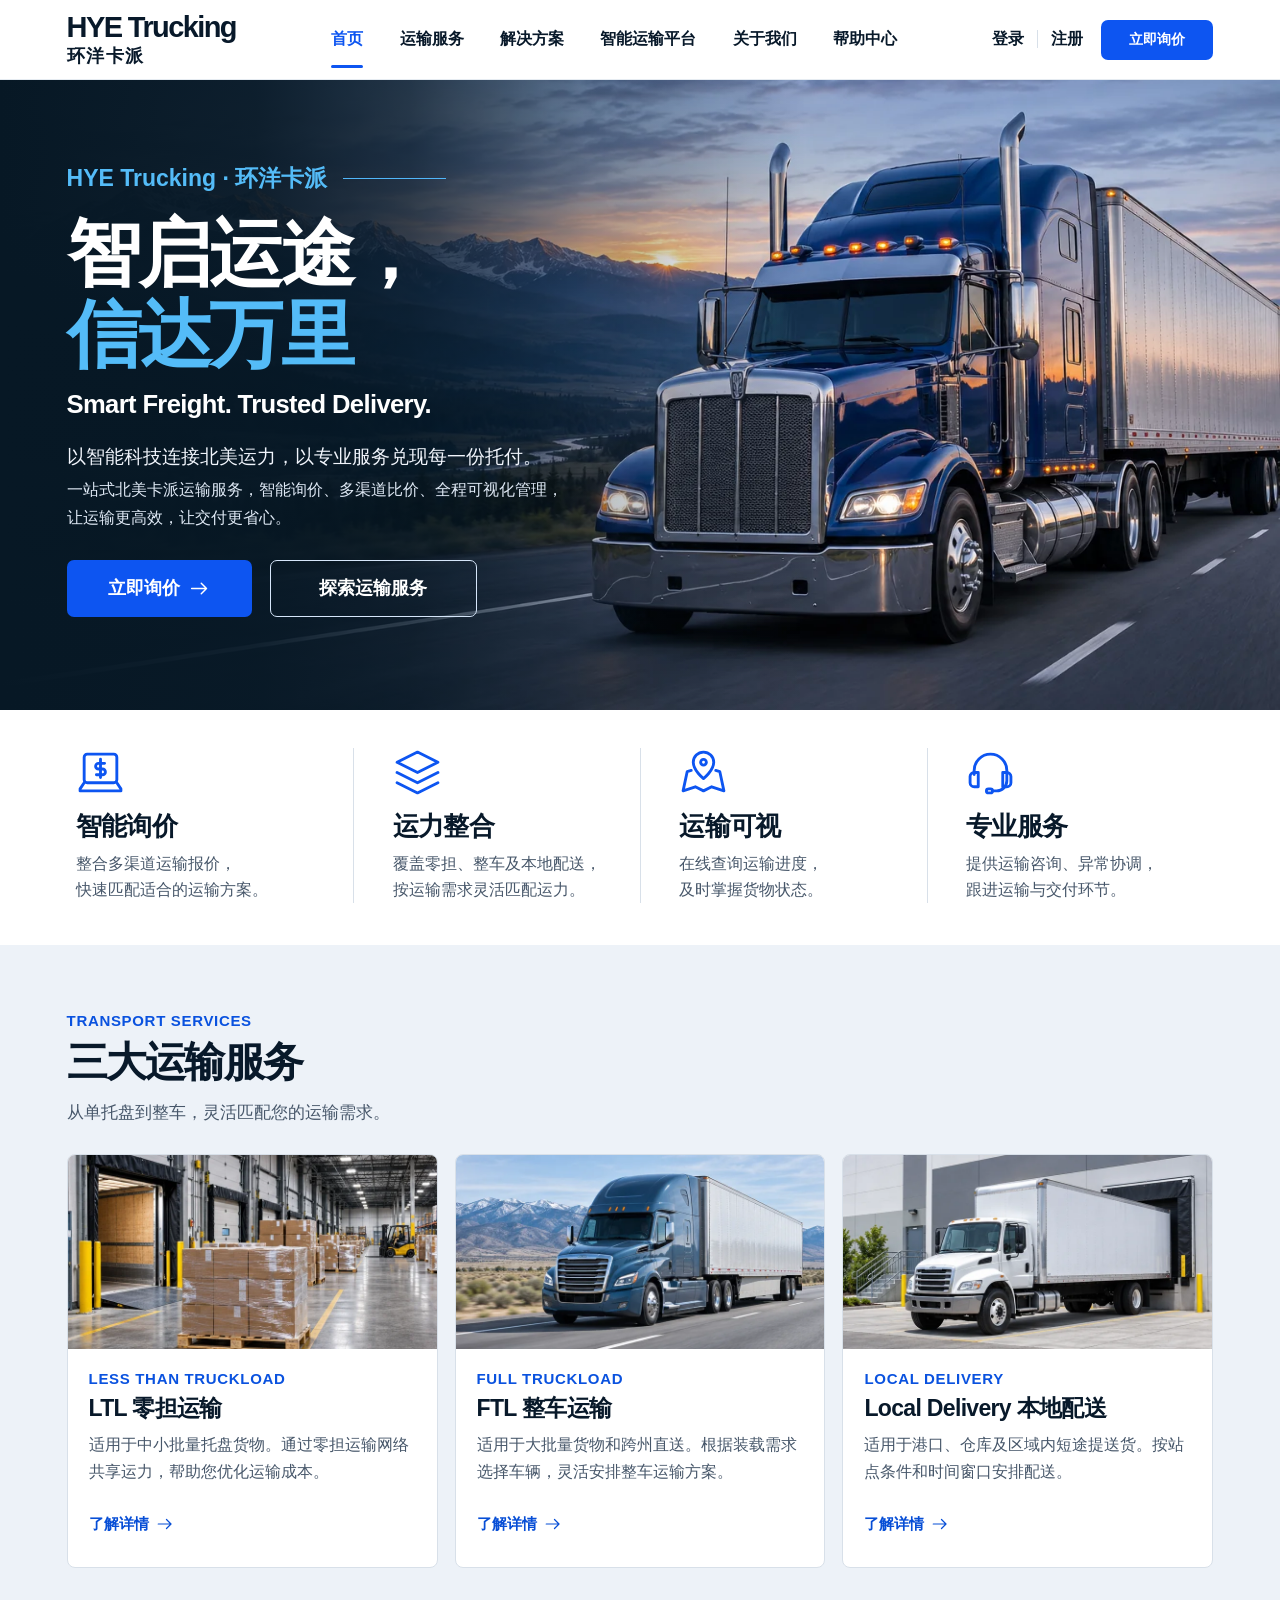
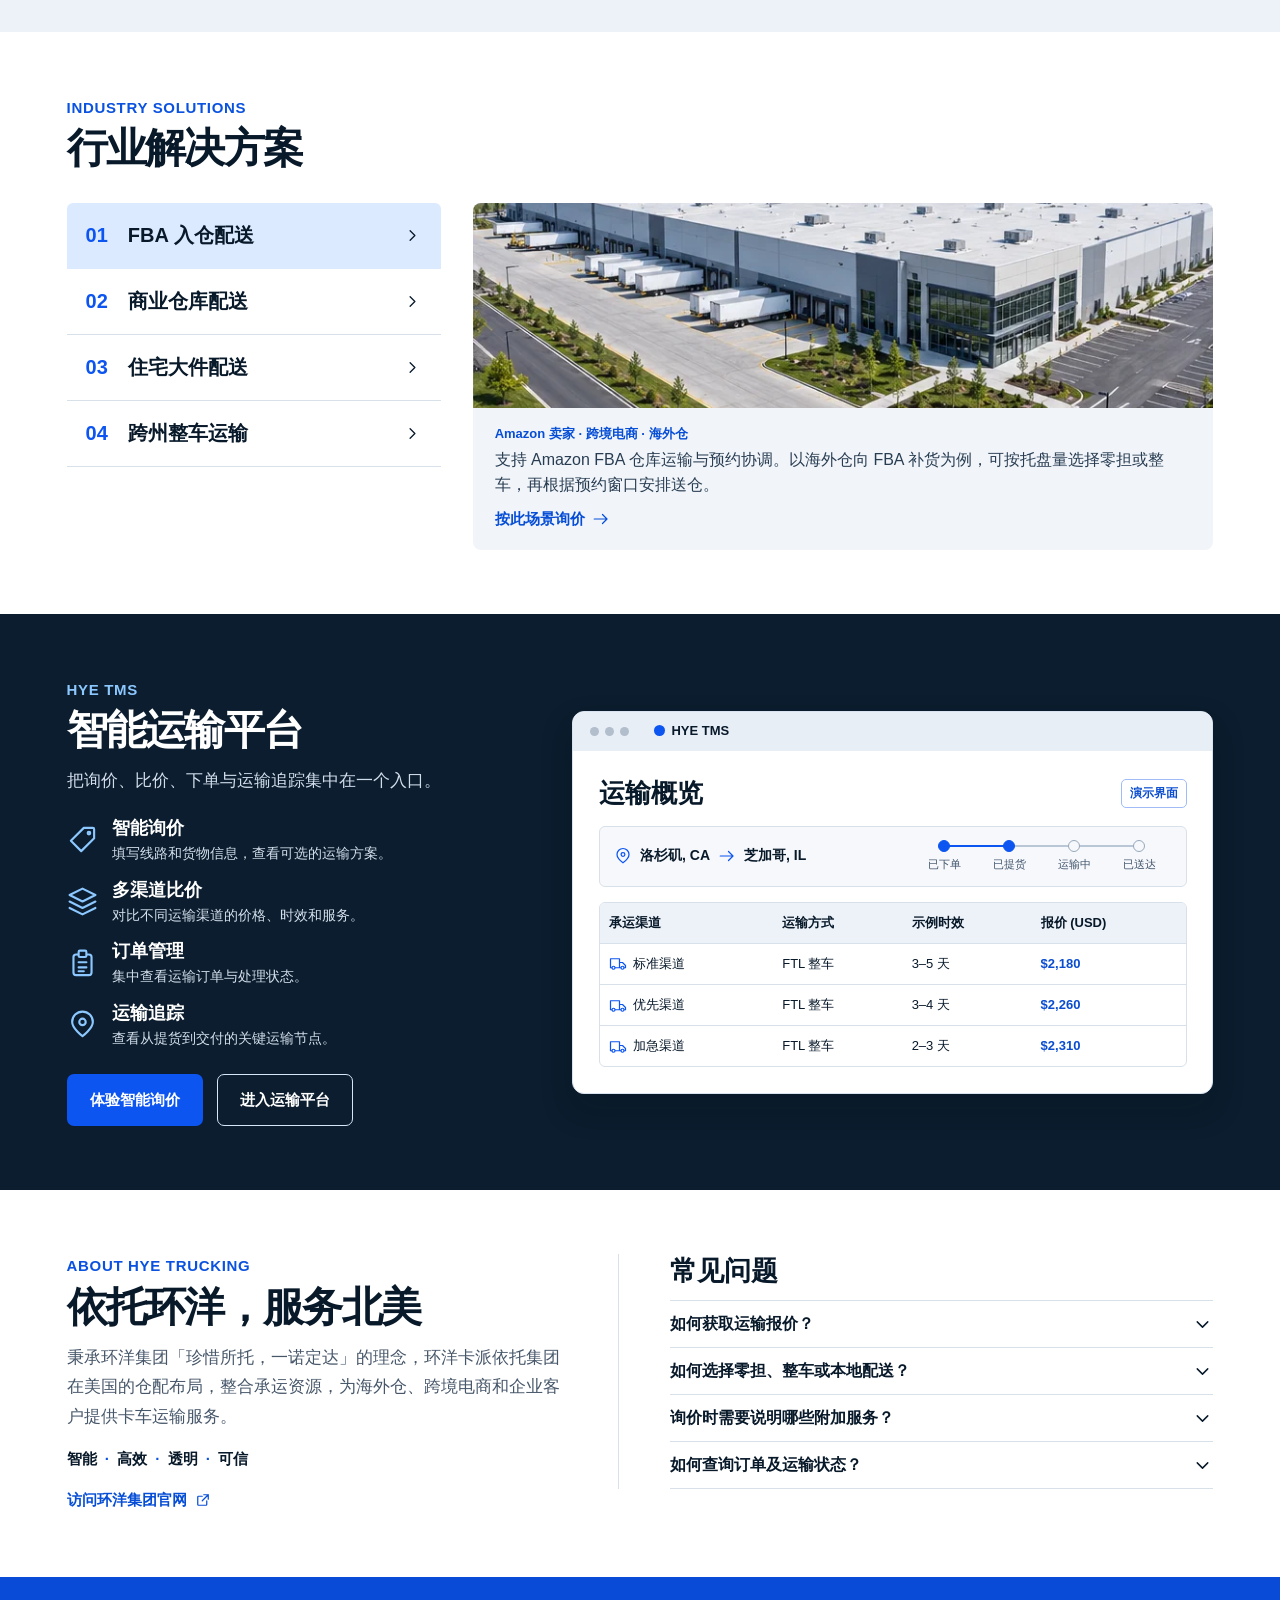
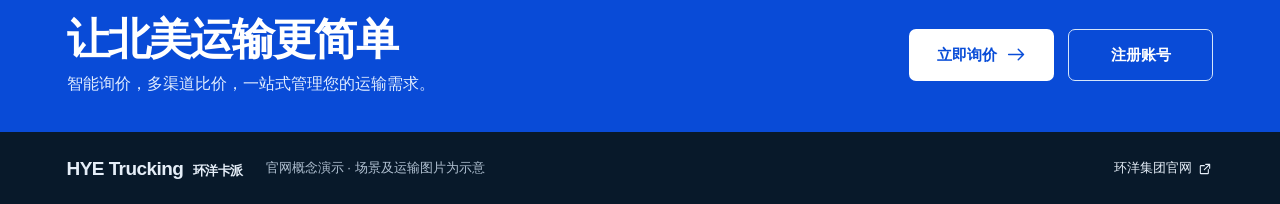
==== index.html @ 21cf960e "Add HYE Trucking demo website" ====
<!doctype html>
<html lang="zh-CN">
<head>
<meta charset="utf-8">
<meta name="viewport" content="width=device-width, initial-scale=1">
<meta name="description" content="环洋卡派 HYE Trucking 北美货运服务演示。探索 LTL 零担、FTL 整车及 Local Delivery 本地配送，体验在线询价、比价、订单管理和运输追踪。">
<meta name="theme-color" content="#08192a">
<title>环洋卡派 HYE Trucking | 北美零担、整车与本地配送</title>
<link rel="icon" href="data:image/svg+xml,%3Csvg xmlns='http://www.w3.org/2000/svg' viewBox='0 0 64 64'%3E%3Crect width='64' height='64' rx='12' fill='%230e56ef'/%3E%3Cpath d='M19 16h8v12h10V16h8v32h-8V36H27v12h-8z' fill='white'/%3E%3C/svg%3E">
<style>
:root {
  color-scheme: light;
  --ink: #08192a;
  --blue: #0d55f1;
  --blue-dark: #0846cc;
  --ice: #54bcf8;
  --muted: #47576a;
  --surface: #edf2f8;
  --line: #d8e0e9;
  --panel-bg: #0b1d2e;
  --radius: 7px;
  --gutter: clamp(22px, 5.2vw, 80px);
  --hero-photo: url("[data-uri]");
  font-family: Inter, "Helvetica Neue", "PingFang SC", "Microsoft YaHei", "Noto Sans CJK SC", Arial, sans-serif;
  color: var(--ink);
  line-height: 1.55;
}
*,*::before,*::after { box-sizing: border-box; }
html { scroll-behavior: smooth; scroll-padding-top: 94px; }
body { margin: 0; background: #fff; }
body:has(dialog[open]) { overflow: hidden; }
a { color: inherit; text-decoration: none; }
button,input,select { font: inherit; }
button { cursor: pointer; }
img { display: block; width: 100%; }
h1,h2,h3,p { margin: 0; }
:focus-visible { outline: 3px solid #2b8aff; outline-offset: 4px; }
::selection { background: #d4e6ff; color: var(--ink); }
.wrap { width: min(calc(100% - 2 * var(--gutter)), 1376px); margin-inline: auto; }
.symbols { display: block; position: absolute; width: 0; height: 0; overflow: hidden; }
.ico { width: 21px; height: 21px; flex: none; fill: none; stroke: currentColor; stroke-width: 1.65; stroke-linejoin: round; stroke-linecap: round; vertical-align: middle; }
.skip { position: fixed; z-index: 10; left: 12px; top: 12px; transform: translateY(-150%); background: white; padding: 10px 14px; }
.skip:focus { transform: none; }
.site-header { position: sticky; z-index: 5; top: 0; background: #fff; border-bottom: 1px solid #e5ebf1; }
.header-inner { display: flex; align-items: center; justify-content: space-between; gap: 24px; min-height: 79px; }
.brand { display: grid; line-height: 1.08; flex-shrink: 0; font-weight: 850; }
.brand span { font-size: 29px; letter-spacing: -.055em; }
.brand small { font-size: 18px; margin-top: 4px; letter-spacing: .09em; }
.nav { display: flex; align-items: center; gap: clamp(17px, 2.85vw, 46px); }
.nav > a { display: grid; align-items: center; height: 78px; position: relative; white-space: nowrap; font-size: 16px; font-weight: 650; }
.nav a:hover,.nav a[aria-current] { color: var(--blue); }
.nav a[aria-current]::after { content: ""; position: absolute; bottom: 11px; left: 0; right: 0; height: 3px; background: var(--blue); border-radius: 2px; }
.header-actions,.account { display: flex; align-items: center; gap: 18px; white-space: nowrap; }
.account { gap: 13px; }
.account button,.mobile-account button { border: 0; padding: 6px 0; font-weight: 650; background: transparent; color: var(--ink); }
.account button:hover,.mobile-account button:hover { color: var(--blue); }
.account i { width: 1px; height: 18px; background: var(--line); }
.mobile-account,.menu-button { display: none !important; }
.buttons { display: flex; flex-wrap: wrap; align-items: center; gap: 14px; }
.btn { display: inline-flex; align-items: center; justify-content: center; gap: 9px; min-height: 52px; padding: 11px 22px; border: 1px solid transparent; border-radius: var(--radius); font-size: 15px; font-weight: 720; line-height: 1.35; white-space: nowrap; transition: background-color .18s, border-color .18s, color .18s; }
.btn.primary { background: var(--blue); color: #fff; }
.btn.primary:hover { background: var(--blue-dark); }
.btn.light-outline { color: white; border-color: #d6e6fa; background: transparent; }
.btn.light-outline:hover { background: #ffffff20; border-color: #fff; }
.btn.outline { border-color: #3b75e7; background: transparent; color: #0a4dd0; }
.btn.outline:hover { background: #e9f1ff; }
.btn.white { background: #fff; color: #094dd8; }
.btn.white:hover { background: #e8f1ff; }
.btn.small,.header-quote { min-height: 40px; padding: 8px 17px; font-size: 14px; }
.icon-btn { display: inline-grid; place-items: center; width: 42px; height: 42px; border: 1px solid var(--line); border-radius: 6px; color: var(--ink); background: #fff; flex: none; }
.icon-btn:hover { background: var(--surface); }
.text-link { display: inline-flex; align-items: center; gap: 7px; padding: 0; border: 0; background: transparent; color: #074ed6; font-size: 15px; font-weight: 730; }
.text-link:hover { color: #062e91; text-decoration: underline; text-underline-offset: 4px; }
.text-link .ico { width: 18px; height: 18px; }
.hero {
  color: white;
  background: linear-gradient(90deg,#071825 0%,#071825ed 20%,#071825bb 32%,#07182548 46%,#07182500 63%),
    var(--hero-photo) center 40% / cover no-repeat, #0b2136;
}
.hero-inner { min-height: 630px; display: flex; flex-direction: column; align-items: flex-start; justify-content: center; padding-block: 56px 68px; }
.hero-brand { display: flex; align-items: center; gap: 16px; color: var(--ice); font-size: 23px; font-weight: 730; margin-bottom: 16px; }
.hero-brand::after { content: ""; display: inline-block; width: clamp(34px, 8vw, 116px); height: 1px; background: #51b7fa; }
.hero h1 { font-size: clamp(58px, 5.8vw, 92px); font-weight: 900; letter-spacing: -.035em; line-height: 1.1; }
.hero h1 span { color: var(--ice); }
.hero-en { font-size: clamp(20px, 2vw, 30px); margin-top: 9px; font-weight: 750; letter-spacing: -.025em; }
.hero-caption { color: #f1f5fc; font-size: 19px; font-weight: 570; margin-top: 17px; }
.hero-description { max-width: 590px; color: #e0eaf6; font-size: 16px; line-height: 1.75; margin-top: 5px; }
.hero-tail { display: inline-block; }
.hero .buttons { margin-top: 28px; gap: 18px; }
.hero .btn { font-size: 18px; min-width: 185px; min-height: 57px; }
@media(min-width: 1191px) {
  .header-quote { min-width: 112px; }
  .hero .light-outline { min-width: 207px; }
}
.benefits { background: white; }
.benefit-grid { display: grid; grid-template-columns: repeat(4,1fr); padding-block: 38px 42px; }
.benefit-grid article { min-height: 154px; padding-inline: clamp(20px,3vw,52px) 12px; border-left: 1px solid var(--line); }
.benefit-grid article:first-child { padding-left: 9px; border-left: 0; }
.benefit-grid .ico { color: var(--blue); width: 49px; height: 49px; stroke-width: 1.4; margin-bottom: 10px; }
.benefit-grid h2 { font-size: clamp(21px,2vw,28px); letter-spacing: -.025em; font-weight: 780; }
.benefit-grid p { font-size: 16px; line-height: 1.65; color: var(--muted); margin-top: 4px; }
.section { padding-block: clamp(52px,5vw,77px); }
.section-en,.product-en { font-size: 15px; font-weight: 800; text-transform: uppercase; color: #0a52df; letter-spacing: .045em; }
.section-title { font-size: clamp(34px,3.2vw,50px); font-weight: 830; letter-spacing: -.042em; line-height: 1.22; margin-top: 5px; }
.section-intro { color: var(--muted); margin-top: 10px; line-height: 1.75; font-size: 17px; }
.services { background: var(--surface); }
.service-grid { display: grid; grid-template-columns: repeat(3,minmax(0,1fr)); gap: 17px; margin-top: 27px; }
.service-card { background: #fff; display: flex; flex-direction: column; border: 1px solid var(--line); border-radius: 8px; overflow: hidden; }
.service-card img { aspect-ratio: 1.91; height: auto; object-fit: cover; }
.service-copy { display: flex; flex: 1; flex-direction: column; padding: 18px 21px 21px; }
.service-copy h3 { font-size: clamp(20px,1.8vw,27px); line-height: 1.26; letter-spacing: -.03em; margin-top: 4px; }
.service-copy p { color: var(--muted); line-height: 1.68; margin-top: 9px; margin-bottom: 16px; }
.service-copy > .text-link { align-self: flex-start; margin-top: auto; min-height: 44px; }
.solution-layout { display: grid; grid-template-columns: 1fr 1.98fr; gap: 32px; margin-top: 29px; align-items: start; }
.solution-tabs { display: grid; }
.solution-tabs button { display: flex; align-items: center; gap: 20px; width: 100%; min-height: 66px; text-align: left; padding: 10px 19px; background: #fff; border: 0; border-bottom: 1px solid var(--line); color: var(--ink); font-size: 20px; font-weight: 730; }
.solution-tabs button span { color: var(--blue); font-weight: 780; font-variant-numeric: tabular-nums; }
.solution-tabs button .ico { margin-left: auto; width: 19px; }
.solution-tabs button:hover { background: #f2f6fb; }
.solution-tabs button[aria-selected="true"] { background: #dceaff; border-radius: 6px 6px 0 0; border-color: transparent; }
.solution-panel { border-radius: 8px; overflow: hidden; background: #f1f5fa; }
.solution-panel img { height: clamp(175px,16vw,252px); object-fit: cover; }
.scenario-copy { padding: 16px 22px 18px; }
.scenario-audience { font-size: 13px; font-weight: 750; color: #074ed6; margin-bottom: 4px; }
.scenario-copy p:not(.scenario-audience) { color: #293d52; }
.scenario-copy .text-link { margin-top: 10px; }
.platform { background: var(--panel-bg); color: #fff; }
.platform-grid { display: grid; grid-template-columns: .83fr 1.17fr; gap: clamp(26px,4vw,61px); align-items: center; }
.platform .section-en,.platform-features .ico { color: #8cc8ff; }
.platform .section-intro { color: #d2ddec; }
.platform-features { display: grid; gap: 12px; padding: 0; margin: 19px 0 25px; list-style: none; }
.platform-features li { display: flex; gap: 14px; align-items: center; }
.platform-features strong { font-size: 18px; }
.platform-features p { color: #d4dfec; font-size: 14px; }
.platform-features .ico { width: 31px; height: 31px; }
.platform-preview { background: white; color: var(--ink); border-radius: 12px; overflow: hidden; border: 1px solid #d9e3ef; box-shadow: 0 15px 30px #06121e50; }
.preview-bar { display: flex; align-items: center; min-height: 39px; padding: 7px 17px; gap: 25px; background: #e8eef6; font-size: 13px; }
.window-dots { display: flex; gap: 6px; }
.window-dots i { height: 9px; width: 9px; background: #b2becc; border-radius: 50%; }
.preview-bar b::before { display: inline-block; vertical-align: -1px; content: ""; width: 11px; height: 11px; border-radius: 100%; background: var(--blue); margin-right: 6px; }
.preview-body { padding: clamp(15px,2vw,28px); }
.preview-heading { display: flex; align-items: center; justify-content: space-between; gap: 12px; margin-bottom: 15px; }
.preview-heading h3 { font-size: clamp(22px,2vw,29px); line-height: 1.35; }
.demo-badge { border: 1px solid #a0bbf8; border-radius: 5px; color: #0a4dd0; font-weight: 680; font-size: 12px; padding: 4px 8px; white-space: nowrap; }
.preview-route { display: flex; flex-wrap: wrap; justify-content: space-between; gap: 12px; align-items: center; padding: 13px 14px; border: 1px solid var(--line); border-radius: 6px; background: #f6f8fb; }
.preview-route > div { display: flex; gap: 8px; align-items: center; font-size: 14px; }
.preview-route .ico,.preview-table .ico { color: var(--blue); width: 18px; height: 18px; }
.timeline { --step-size: 12px; display: flex; width: min(100%,260px); list-style: none; margin: 0; padding: 0; }
.timeline li { flex: 1; text-align: center; position: relative; isolation: isolate; font-size: 11px; color: #40546c; white-space: nowrap; }
.timeline li::before { position: relative; display: block; content: ""; width: var(--step-size); height: var(--step-size); border-radius: 100%; background: #f6f8fb; border: 1px solid #96a8bd; margin: 0 auto 4px; }
.timeline li:not(:last-child)::after { content: ""; z-index: -1; position: absolute; top: calc(var(--step-size) / 2 - 1px); left: 50%; width: 100%; height: 2px; background: #b9c6d6; }
.timeline li.done::before,.timeline li.done:has(+ .done)::after { background: var(--blue); border-color: var(--blue); }
.preview-table { border: 1px solid var(--line); border-radius: 6px; overflow: hidden; margin-top: 15px; }
.preview-table table { width: 100%; border-collapse: collapse; text-align: left; font-size: 13px; }
.preview-table th { background: #edf2f8; font-weight: 680; }
.preview-table th,.preview-table td { padding: 10px 9px; white-space: nowrap; }
.preview-table tr + tr td,.preview-table tbody { border-top: 1px solid var(--line); }
.preview-table td:last-child { font-weight: 800; color: #0a4dd0; }
.preview-table .ico { margin-right: 6px; }
.trust-grid { display: grid; grid-template-columns: 1fr 1.19fr; align-items: start; gap: clamp(32px,4vw,64px); }
.values { font-size: 15px; font-weight: 740; margin: 15px 0 18px; }
.values span { color: #0a52df; margin-inline: 4px; }
.faq { border-left: 1px solid var(--line); padding-left: clamp(24px,4vw,60px); }
.faq h2 { font-size: 27px; margin-bottom: 11px; line-height: 1.3; }
.faq details { border-top: 1px solid var(--line); }
.faq details:last-child { border-bottom: 1px solid var(--line); }
.faq summary { display: flex; align-items: center; justify-content: space-between; gap: 9px; cursor: pointer; list-style: none; min-height: 46px; padding: 9px 0; font-weight: 650; }
.faq summary::-webkit-details-marker { display: none; }
.faq summary:hover { color: #074ed6; }
.faq details[open] summary .ico { transform: rotate(180deg); }
.faq details p { color: var(--muted); padding: 0 24px 12px 0; font-size: 14px; }
.closing { background: #094bd7; color: white; }
.closing-inner { display: flex; justify-content: space-between; align-items: center; padding-block: 36px; gap: 23px; }
.closing h2 { font-size: clamp(31px,3.35vw,51px); line-height: 1.23; letter-spacing: -.04em; font-weight: 820; }
.closing p { margin-top: 6px; color: #e1edff; }
.closing .btn { min-width: 145px; }
.footer { background: var(--ink); color: #e5eef8; font-size: 13px; }
.footer-inner { display: flex; flex-wrap: wrap; align-items: center; gap: 13px 23px; min-height: 72px; padding-block: 16px; }
.footer-brand { font-size: 19px; font-weight: 760; letter-spacing: -.03em; }
.footer-brand span { font-size: 13px; margin-left: 5px; }
.footer p { color: #b1c1d2; }
.footer-inner > a:last-child { margin-left: auto; }
.footer-inner .ico { width: 16px; height: 16px; margin-left: 5px; }
.footer a:hover { color: #87c8ff; }

.modal { width: min(640px,calc(100% - 24px)); max-height: calc(100dvh - 32px); color: var(--ink); padding: 0; border: 1px solid #dce5f1; border-radius: 12px; box-shadow: 0 20px 90px #06152266; overscroll-behavior: contain; }
.modal::backdrop { background: #071727ba; }
.modal-head { position: sticky; z-index: 1; top: 0; background: #fff; display: flex; align-items: flex-start; justify-content: space-between; gap: 12px; padding: 21px 26px 17px; border-bottom: 1px solid var(--line); }
.modal-head h2 { font-size: clamp(23px,4vw,30px); line-height: 1.2; margin-top: 4px; }
.modal-head .section-en { font-size: 12px; }
.modal-body { padding: 20px 26px 26px; }
.modal-lead { color: var(--muted); font-size: 15px; margin-bottom: 16px; }
.modal-body .buttons { margin-top: 18px; }
.form-grid { display: grid; grid-template-columns: repeat(2,minmax(0,1fr)); gap: 14px; }
.form-grid > label { display: grid; gap: 5px; font-size: 14px; font-weight: 680; }
.form-grid .full { grid-column: 1 / -1; }
.form-grid :is(input,select) { min-width: 0; border: 1px solid #bdcbdc; border-radius: 6px; height: 43px; padding: 8px 10px; color: var(--ink); background: #fff; font-size: 15px; }
.accessories { border: 1px solid var(--line); padding: 7px 12px 12px; margin: 14px 0 0; border-radius: 6px; }
.accessories legend { padding: 0 5px; font-size: 14px; font-weight: 680; }
.accessories label { font-size: 14px; display: inline-flex; align-items: center; gap: 4px; margin: 3px 12px 2px 0; }
.accessories input { accent-color: var(--blue); }
.form-message { color: #a52822; font-size: 14px; margin-top: 9px; }
.form-message:empty { display: none; }
.detail-points { margin: 0; padding-left: 22px; color: #293d52; }
.detail-points li + li { margin-top: 6px; }
.route-summary { margin-bottom: 13px; padding: 12px; background: var(--surface); border: 1px solid var(--line); border-radius: 6px; }
.route-summary strong { display: block; }
.route-summary small { display: block; margin-top: 2px; color: var(--muted); overflow-wrap: anywhere; }
.route-summary .ico { width: 16px; height: 16px; margin-inline: 4px; }
.rate-list,.order-list { list-style: none; padding: 0; margin: 0; display: grid; gap: 9px; }
.rate-list li,.order-list li { padding: 10px 12px; border: 1px solid var(--line); border-radius: 6px; display: flex; justify-content: space-between; align-items: center; gap: 9px 14px; flex-wrap: wrap; }
.rate-list b,.order-list b { display: block; }
.rate-list p,.order-list p { color: var(--muted); font-size: 13px; }
.rate-actions { display: flex; flex-wrap: wrap; align-items: center; gap: 8px 12px; }
.rate-actions strong { color: #094dd8; white-space: nowrap; }
.status-tag { display: inline-block; background: #eaf2ff; color: #104abd; border-radius: 4px; font-size: 12px; font-weight: 750; padding: 2px 6px; }
.confirm-icon { display: inline-grid; place-items: center; width: 44px; height: 44px; color: #087542; background: #e6f7ec; border-radius: 50%; margin-bottom: 10px; }
.track-list { margin: 15px 0 0; padding-left: 0; list-style: none; }
.track-list li { padding: 9px 10px; border-bottom: 1px solid var(--line); color: var(--muted); }
.track-list li[data-complete="true"] { color: #0a4dd0; font-weight: 690; }
.track-list li[aria-current="step"] { background: #eaf2ff; }
.track-list .ico { width: 17px; margin-right: 8px; }
@media(max-width: 1190px) {
  .header-inner { gap: 16px; }
  .nav { gap: 16px; }
  .nav > a,.account button { font-size: 14px; }
  .brand span { font-size: 25px; }
  .brand small { font-size: 16px; }
  .header-actions,.account { gap: 11px; }
  .hero-caption { font-size: 17px; }
}
@media(max-width: 980px) {
  html { scroll-padding-top: 80px; }
  .header-inner { min-height: 68px; }
  .menu-button { display: inline-grid !important; }
  .nav { display: none; position: absolute; inset: 100% 0 auto; padding: 10px var(--gutter) 16px; background: white; border-bottom: 1px solid var(--line); box-shadow: 0 10px 18px #10204019; }
  .nav.is-open { display: grid; gap: 0; }
  .nav > a { height: 46px; border-bottom: 1px solid #e9eef5; }
  .nav a[aria-current]::after { display: none; }
  .hero-inner { min-height: 570px; }
  .hero-description { max-width: 460px; }
  .benefit-grid { padding-block: 27px; }
  .benefit-grid article { padding-left: 14px; }
  .benefit-grid article:first-child { padding-left: 0; }
  .benefit-grid p { font-size: 14px; }
  .platform-grid { grid-template-columns: 1fr; }
}
@media(max-width: 700px) {
  .account { display: none; }
  .mobile-account { display: flex !important; gap: 22px; padding-top: 8px; }
  .brand span { font-size: 22px; }
  .brand small { font-size: 13px; }
  .hero { background-image: linear-gradient(90deg,#071825ec,#071825b7 45%,#07182522),linear-gradient(0deg,#071825 0%,#07182504 90%),var(--hero-photo); background-position: 65% 50%; background-size: cover; background-repeat: no-repeat; }
  .hero-inner { min-height: 580px; padding-block: 49px; }
  .hero-brand { font-size: 15px; margin-bottom: 12px; }
  .hero h1 { font-size: clamp(50px,11vw,68px); }
  .hero-en { font-size: clamp(18px,5.1vw,25px); }
  .hero-caption { font-size: 16px; }
  .hero-description { font-size: 14px; }
  .hero .buttons { gap: 10px; }
  .hero .btn { min-width: 0; font-size: 14px; min-height: 48px; padding-inline: 14px; }
  .hero .btn .ico { width: 16px; height: 16px; }
  .benefit-grid { grid-template-columns: repeat(2,minmax(0,1fr)); padding-block: 0; }
  .benefit-grid article { padding: 19px 10px 19px 13px; min-height: 0; }
  .benefit-grid article:nth-child(odd) { border-left: 0; padding-left: 0; }
  .benefit-grid article:nth-child(n+3) { border-top: 1px solid var(--line); }
  .benefit-grid .ico { width: 33px; height: 33px; margin-bottom: 6px; }
  .benefit-grid h2 { font-size: 19px; }
  .benefit-grid p { font-size: 13px; }
  .benefit-grid p br { display: none; }
  .service-grid,.solution-layout,.trust-grid { grid-template-columns: 1fr; }
  .solution-layout,.trust-grid { gap: 20px; }
  .solution-tabs button { min-height: 49px; font-size: 16px; gap: 13px; }
  .section-intro { font-size: 15px; }
  .platform .buttons .btn { padding-inline: 13px; }
  .faq { border-left: 0; padding: 15px 0 0; }
  .closing-inner { align-items: flex-start; flex-direction: column; }
  .closing .btn { min-width: 0; }
  .footer-inner > a:last-child { margin-left: 0; }
  .preview-table th,.preview-table td { padding-inline: 5px; font-size: 11px; }
  .preview-table .ico { display: none; }
}
@media(max-width: 365px) {
  :root { --gutter: 16px; }
  .header-actions { gap: 7px; }
  .header-quote { padding-inline: 10px; }
  .preview-body { padding: 11px; }
  .modal-head,.modal-body { padding-inline: 15px; }
}
@media(prefers-reduced-motion: reduce) {
  html { scroll-behavior: auto; }
  *,*::before,*::after { transition: none !important; }
}

</style>
</head>
<body id="home">
<a class="skip" href="#main">跳到正文</a>
<svg class="symbols" xmlns="http://www.w3.org/2000/svg" aria-hidden="true">
<symbol id="arrow" viewBox="0 0 24 24"><path d="M3 12h17m-6-6 6 6-6 6"/></symbol>
<symbol id="chev" viewBox="0 0 24 24"><path d="m9 6 6 6-6 6"/></symbol>
<symbol id="down" viewBox="0 0 24 24"><path d="m6 9 6 6 6-6"/></symbol>
<symbol id="external" viewBox="0 0 24 24"><path d="M13 5h6v6m0-6-8 8m6 0v5a1 1 0 0 1-1 1H6a1 1 0 0 1-1-1V8a1 1 0 0 1 1-1h5"/></symbol>
<symbol id="laptop" viewBox="0 0 24 24"><rect x="4" y="3" width="16" height="14" rx="1.5"/><path d="m4 17-2 3v1h20v-1l-2-3M12 5.5v9m2-7h-3a1.4 1.4 0 0 0 0 2.8h2a1.4 1.4 0 0 1 0 2.8h-3"/></symbol>
<symbol id="layers" viewBox="0 0 24 24"><path d="m2 7 10-5 10 5-10 5-10-5zm0 5 10 5 10-5M2 17l10 5 10-5"/></symbol>
<symbol id="pin" viewBox="0 0 24 24"><path d="M20 10c0 5-8 11-8 11S4 15 4 10a8 8 0 1 1 16 0Z"/><circle cx="12" cy="10" r="2.5"/></symbol>
<symbol id="map" viewBox="0 0 24 24"><path d="M17 7c0 4-5 8-5 8S7 11 7 7a5 5 0 1 1 10 0Z"/><circle cx="12" cy="7" r="1.4"/><path d="m6 11-2 .6L2 21l6-2 4 2 4-2 6 2-2-9.4-2-.6"/></symbol>
<symbol id="headset" viewBox="0 0 24 24"><path d="M4 13v-2a8 8 0 1 1 16 0v5a5 5 0 0 1-5 5h-2"/><path d="M4 12h2v7H4a2 2 0 0 1-2-2v-3a2 2 0 0 1 2-2Zm16 0h-2v7h2a2 2 0 0 0 2-2v-3a2 2 0 0 0-2-2Z"/><rect x="10" y="20" width="3" height="2" rx="1"/></symbol>
<symbol id="tag" viewBox="0 0 24 24"><path d="M21 4v7L11 21 3 13 13 3h7a1 1 0 0 1 1 1Z"/><circle cx="17" cy="7" r="1"/></symbol>
<symbol id="clipboard" viewBox="0 0 24 24"><rect x="5" y="5" width="14" height="16" rx="2"/><rect x="9" y="2" width="6" height="5" rx="1" fill="var(--panel-bg,#0b1d2e)"/><path d="M9 11h6m-6 4h6m-6 3h4"/></symbol>
<symbol id="truck" viewBox="0 0 24 24"><path d="M2 5h12v12H2zm12 5h4l4 4v3h-8"/><circle cx="6" cy="17" r="2" fill="white"/><circle cx="18" cy="17" r="2" fill="white"/></symbol>
<symbol id="menu" viewBox="0 0 24 24"><path d="M3 6h18M3 12h18M3 18h18"/></symbol>
<symbol id="close" viewBox="0 0 24 24"><path d="m5 5 14 14M19 5 5 19"/></symbol>
<symbol id="check" viewBox="0 0 24 24"><path d="m4 12 5 5L20 6"/></symbol>
</svg>
<header class="site-header">
  <div class="wrap header-inner">
    <a href="#home" class="brand" aria-label="HYE Trucking 环洋卡派 首页"><span>HYE Trucking</span><small>环洋卡派</small></a>
    <nav id="nav" class="nav" aria-label="网站导航">
      <a href="#home" aria-current="location">首页</a><a href="#services">运输服务</a><a href="#solutions">解决方案</a><a href="#platform">智能运输平台</a><a href="#about">关于我们</a><a href="#help">帮助中心</a>
      <div class="mobile-account"><button type="button" data-account="login">登录</button><button type="button" data-account="register">注册</button></div>
    </nav>
    <div class="header-actions"><div class="account"><button type="button" data-account="login">登录</button><i></i><button type="button" data-account="register">注册</button></div><button class="btn primary header-quote" type="button" data-quote>立即询价</button><button type="button" class="icon-btn menu-button" id="menu-toggle" aria-label="打开导航" aria-controls="nav" aria-expanded="false"><svg class="ico" aria-hidden="true"><use href="#menu"/></svg></button></div>
  </div>
</header>

<main id="main">
  <section class="hero" aria-labelledby="hero-title">
    <div class="wrap hero-inner">
      <p class="hero-brand">HYE Trucking · 环洋卡派</p>
      <h1 id="hero-title">智启运途，<br><span>信达万里</span></h1>
      <p class="hero-en" lang="en">Smart Freight. Trusted Delivery.</p>
      <p class="hero-caption">以智能科技连接北美运力，以专业服务兑现每一份托付。</p>
      <p class="hero-description">一站式北美卡派运输服务，智能询价、多渠道比价、全程可视化管理，<span class="hero-tail">让运输更高效，让交付更省心。</span></p>
      <div class="buttons"><button class="btn primary" type="button" data-quote>立即询价<svg class="ico" aria-hidden="true"><use href="#arrow"/></svg></button><a class="btn light-outline" href="#services">探索运输服务</a></div>
    </div>
  </section>
  <section class="benefits" aria-label="核心服务优势">
    <div class="wrap benefit-grid">
      <article><svg class="ico" aria-hidden="true"><use href="#laptop"/></svg><h2>智能询价</h2><p>整合多渠道运输报价，<br>快速匹配适合的运输方案。</p></article>
      <article><svg class="ico" aria-hidden="true"><use href="#layers"/></svg><h2>运力整合</h2><p>覆盖零担、整车及本地配送，<br>按运输需求灵活匹配运力。</p></article>
      <article><svg class="ico" aria-hidden="true"><use href="#map"/></svg><h2>运输可视</h2><p>在线查询运输进度，<br>及时掌握货物状态。</p></article>
      <article><svg class="ico" aria-hidden="true"><use href="#headset"/></svg><h2>专业服务</h2><p>提供运输咨询、异常协调，<br>跟进运输与交付环节。</p></article>
    </div>
  </section>
  <section id="services" class="section services">
    <div class="wrap">
      <p class="section-en" lang="en">Transport Services</p><h2 class="section-title">三大运输服务</h2><p class="section-intro">从单托盘到整车，灵活匹配您的运输需求。</p>
      <div class="service-grid">
        <article class="service-card"><img src="[data-uri]" alt="物流仓库内等待装运的托盘货物" width="768" height="512" loading="lazy"><div class="service-copy"><span class="product-en">Less Than Truckload</span><h3>LTL 零担运输</h3><p>适用于中小批量托盘货物。通过零担运输网络共享运力，帮助您优化运输成本。</p><button type="button" class="text-link" data-detail="LTL">了解详情<svg class="ico" aria-hidden="true"><use href="#arrow"/></svg></button></div></article>
        <article class="service-card"><img src="[data-uri]" alt="行驶在北美公路上的整车运输重卡" width="768" height="512" loading="lazy"><div class="service-copy"><span class="product-en">Full Truckload</span><h3>FTL 整车运输</h3><p>适用于大批量货物和跨州直送。根据装载需求选择车辆，灵活安排整车运输方案。</p><button type="button" class="text-link" data-detail="FTL">了解详情<svg class="ico" aria-hidden="true"><use href="#arrow"/></svg></button></div></article>
        <article class="service-card"><img src="[data-uri]" alt="停靠仓库装卸口的本地配送厢式货车" width="768" height="512" loading="lazy"><div class="service-copy"><span class="product-en">Local Delivery</span><h3>Local Delivery 本地配送</h3><p>适用于港口、仓库及区域内短途提送货。按站点条件和时间窗口安排配送。</p><button type="button" class="text-link" data-detail="Local">了解详情<svg class="ico" aria-hidden="true"><use href="#arrow"/></svg></button></div></article>
      </div>
    </div>
  </section>
  <section id="solutions" class="section solutions">
    <div class="wrap">
      <p class="section-en" lang="en">Industry Solutions</p><h2 class="section-title">行业解决方案</h2>
      <div class="solution-layout">
        <div class="solution-tabs" role="tablist" aria-label="选择行业场景" aria-orientation="vertical">
          <button type="button" id="tab-fba" role="tab" aria-selected="true" aria-controls="solution-panel"><span>01</span>FBA 入仓配送<svg class="ico" aria-hidden="true"><use href="#chev"/></svg></button>
          <button type="button" id="tab-business" role="tab" aria-selected="false" tabindex="-1" aria-controls="solution-panel"><span>02</span>商业仓库配送<svg class="ico" aria-hidden="true"><use href="#chev"/></svg></button>
          <button type="button" id="tab-residential" role="tab" aria-selected="false" tabindex="-1" aria-controls="solution-panel"><span>03</span>住宅大件配送<svg class="ico" aria-hidden="true"><use href="#chev"/></svg></button>
          <button type="button" id="tab-interstate" role="tab" aria-selected="false" tabindex="-1" aria-controls="solution-panel"><span>04</span>跨州整车运输<svg class="ico" aria-hidden="true"><use href="#chev"/></svg></button>
        </div>
        <article class="solution-panel" id="solution-panel" role="tabpanel" aria-labelledby="tab-fba" tabindex="0">
          <img id="scenario-image" src="[data-uri]" alt="电商仓储配送中心外景" width="768" height="512" loading="lazy">
          <div class="scenario-copy"><p id="scenario-audience" class="scenario-audience">Amazon 卖家 · 跨境电商 · 海外仓</p><p id="scenario-description">支持 Amazon FBA 仓库运输与预约协调。以海外仓向 FBA 补货为例，可按托盘量选择零担或整车，再根据预约窗口安排送仓。</p><button class="text-link" type="button" id="scenario-quote" data-quote="LTL">按此场景询价<svg class="ico" aria-hidden="true"><use href="#arrow"/></svg></button></div>
        </article>
      </div>
    </div>
  </section>
  <section id="platform" class="section platform">
    <div class="wrap platform-grid">
      <div>
        <p class="section-en" lang="en">HYE TMS</p><h2 class="section-title">智能运输平台</h2><p class="section-intro">把询价、比价、下单与运输追踪集中在一个入口。</p>
        <ul class="platform-features">
          <li><svg class="ico" aria-hidden="true"><use href="#tag"/></svg><div><strong>智能询价</strong><p>填写线路和货物信息，查看可选的运输方案。</p></div></li>
          <li><svg class="ico" aria-hidden="true"><use href="#layers"/></svg><div><strong>多渠道比价</strong><p>对比不同运输渠道的价格、时效和服务。</p></div></li>
          <li><svg class="ico" aria-hidden="true"><use href="#clipboard"/></svg><div><strong>订单管理</strong><p>集中查看运输订单与处理状态。</p></div></li>
          <li><svg class="ico" aria-hidden="true"><use href="#pin"/></svg><div><strong>运输追踪</strong><p>查看从提货到交付的关键运输节点。</p></div></li>
        </ul>
        <div class="buttons"><button class="btn primary" type="button" data-quote>体验智能询价</button><button class="btn light-outline" type="button" data-portal>进入运输平台</button></div>
      </div>
      <div class="platform-preview">
        <div class="preview-bar"><div class="window-dots" aria-hidden="true"><i></i><i></i><i></i></div><b>HYE TMS</b></div>
        <div class="preview-body">
          <div class="preview-heading"><h3>运输概览</h3><span class="demo-badge">演示界面</span></div>
          <div class="preview-route"><div><svg class="ico" aria-hidden="true"><use href="#pin"/></svg><b>洛杉矶, CA</b><svg class="ico" aria-hidden="true"><use href="#arrow"/></svg><b>芝加哥, IL</b></div><ol class="timeline" aria-label="示例进度：已提货"><li class="done">已下单</li><li class="done">已提货</li><li>运输中</li><li>已送达</li></ol></div>
          <div class="preview-table">
            <table aria-label="示例运输报价"><thead><tr><th scope="col">承运渠道</th><th scope="col">运输方式</th><th scope="col">示例时效</th><th scope="col">报价 (USD)</th></tr></thead><tbody>
              <tr><td><svg class="ico" aria-hidden="true"><use href="#truck"/></svg>标准渠道</td><td>FTL 整车</td><td>3–5 天</td><td>$2,180</td></tr>
              <tr><td><svg class="ico" aria-hidden="true"><use href="#truck"/></svg>优先渠道</td><td>FTL 整车</td><td>3–4 天</td><td>$2,260</td></tr>
              <tr><td><svg class="ico" aria-hidden="true"><use href="#truck"/></svg>加急渠道</td><td>FTL 整车</td><td>2–3 天</td><td>$2,310</td></tr>
            </tbody></table>
          </div>
        </div>
      </div>
    </div>
  </section>
  <section class="section trust" aria-label="集团背景与帮助中心">
    <div class="wrap trust-grid">
      <div id="about">
        <p class="section-en" lang="en">About HYE Trucking</p><h2 class="section-title">依托环洋，服务北美</h2>
        <p class="section-intro">秉承环洋集团「珍惜所托，一诺定达」的理念，环洋卡派依托集团在美国的仓配布局，整合承运资源，为海外仓、跨境电商和企业客户提供卡车运输服务。</p>
        <p class="values">智能 <span>·</span> 高效 <span>·</span> 透明 <span>·</span> 可信</p>
        <a class="text-link" href="https://www.hyexp.net/" target="_blank" rel="noopener noreferrer">访问环洋集团官网<svg class="ico" aria-hidden="true"><use href="#external"/></svg></a>
      </div>
      <div id="help" class="faq">
        <h2>常见问题</h2>
        <details><summary>如何获取运输报价？<svg class="ico" aria-hidden="true"><use href="#down"/></svg></summary><p>点击「立即询价」，填写运输类型、起讫邮编及货物信息。Demo 将展示多条示例报价，可按费用和时效比较。</p></details>
        <details><summary>如何选择零担、整车或本地配送？<svg class="ico" aria-hidden="true"><use href="#down"/></svg></summary><p>中小批量托盘可优先考虑零担，满车或跨州直送可选择整车，同城或区域内短途提送可选择本地配送。具体线路以实际确认结果为准。</p></details>
        <details><summary>询价时需要说明哪些附加服务？<svg class="ico" aria-hidden="true"><use href="#down"/></svg></summary><p>如需尾板、住宅送货、预约送货等服务，应提前说明。实际承运前需确认提送条件、货物尺寸与重量，以及相关附加费用。</p></details>
        <details><summary>如何查询订单及运输状态？<svg class="ico" aria-hidden="true"><use href="#down"/></svg></summary><p>进入「运输平台」可查看示例订单或本次创建的演示订单，点击「查看追踪」即可查看运输节点。</p></details>
      </div>
    </div>
  </section>
  <section class="closing">
    <div class="wrap closing-inner">
      <div><h2>让北美运输更简单</h2><p>智能询价，多渠道比价，一站式管理您的运输需求。</p></div>
      <div class="buttons"><button class="btn white" type="button" data-quote>立即询价<svg class="ico" aria-hidden="true"><use href="#arrow"/></svg></button><button class="btn light-outline" type="button" data-account="register">注册账号</button></div>
    </div>
  </section>
</main>
<footer class="footer"><div class="wrap footer-inner"><a class="footer-brand" href="#home">HYE Trucking <span>环洋卡派</span></a><p>官网概念演示 · 场景及运输图片为示意</p><a href="https://www.hyexp.net/" target="_blank" rel="noopener noreferrer">环洋集团官网<svg class="ico" aria-hidden="true"><use href="#external"/></svg></a></div></footer>

<dialog class="modal" id="modal" aria-labelledby="modal-title">
  <div class="modal-head"><div><p class="section-en" id="modal-label"></p><h2 id="modal-title" tabindex="-1"></h2></div><button type="button" class="icon-btn" data-close aria-label="关闭弹窗"><svg class="ico" aria-hidden="true"><use href="#close"/></svg></button></div>
  <div class="modal-body" id="modal-body"></div>
</dialog>
<script>
'use strict';

const dialog = document.querySelector('#modal');
const modalTitle = document.querySelector('#modal-title');
const modalLabel = document.querySelector('#modal-label');
const modalBody = document.querySelector('#modal-body');
const menu = document.querySelector('#nav');
const menuToggle = document.querySelector('#menu-toggle');
const icon = name => '<svg class="ico" aria-hidden="true"><use href="#' + name + '"/></svg>';
const escapeHtml = value => String(value).replace(/[&<>"']/g, character => ({
  '&': '&amp;', '<': '&lt;', '>': '&gt;', '"': '&quot;', "'": '&#39;'
})[character]);

const products = {
  LTL: { title: 'LTL 零担运输', en: 'Less Than Truckload', intro: '适合中小批量托盘货物，与其他货件共享车辆运力。', points: ['适用场景：海外仓补货、商业仓库间调拨、FBA 入仓。', '询价信息：起讫邮编、托盘数、单托尺寸、总重及是否可堆叠。', '如需预约、尾板或住宅送货，请在询价时一并说明。'] },
  FTL: { title: 'FTL 整车运输', en: 'Full Truckload', intro: '适合大批量货物、整车装载或需要安排跨州直送的货件。', points: ['适用场景：跨州仓库调拨、大批量补货、直送交付。', '询价信息：提送地点、装载量、车型要求和提送时间窗口。', '遇到装卸限制或预约要求时，可提前协调车辆和交付计划。'] },
  Local: { title: 'Local Delivery 本地配送', en: 'Local Delivery', intro: '面向港口、仓库及周边区域的短途提货与配送。', points: ['适用场景：区域内仓间转运、商业提送和住宅大件配送。', '询价信息：起讫邮编、货物数量、重量、站点类型及装卸条件。', '可按现场条件讨论尾板、预约送货等附加服务。'] }
};
const servicePhotos = Array.from(document.querySelectorAll('.service-card img'), image => image.getAttribute('src'));
const scenarioImage = document.querySelector('#scenario-image');
const warehousePhoto = scenarioImage.getAttribute('src');
const scenarios = [
  { audience: 'Amazon 卖家 · 跨境电商 · 海外仓', text: '支持 Amazon FBA 仓库运输与预约协调。以海外仓向 FBA 补货为例，可按托盘量选择零担或整车，再根据预约窗口安排送仓。', alt: '电商仓储配送中心外景', photo: warehousePhoto, mode: 'LTL', addOn: '预约送货' },
  { audience: 'B2B 企业 · 批发商 · 仓储企业', text: '为商业仓库间调拨提供零担和整车方案。例如批发商分批补货时，可按出货量选择服务，并确认目的仓的收货窗口。', alt: '商业仓库内的托盘货物', photo: servicePhotos[0], mode: 'LTL', addOn: '' },
  { audience: '家具卖家 · 家电卖家 · 大件商品卖家', text: '面向家具、家电等大件商品的住宅配送。询价时可说明是否需要尾板与预约，方便承运方核对装卸及交付条件。', alt: '装载区域内用于本地配送的厢式货车', photo: servicePhotos[2], mode: 'Local', addOn: '住宅送货' },
  { audience: '大批量货物运输客户 · 区域配送中心', text: '针对大批量货物的跨州直送需求，按装载量与交付窗口安排整车。适合从区域仓向外州分拨中心集中调货。', alt: '在州际公路上行驶的整车运输卡车', photo: servicePhotos[1], mode: 'FTL', addOn: '' }
];
const tabs = Array.from(document.querySelectorAll('.solution-tabs [role="tab"]'));
const scenarioQuote = document.querySelector('#scenario-quote');
let activeScenario = 0;

function selectScenario(index) {
  activeScenario = index;
  const scenario = scenarios[index];
  tabs.forEach((tab, position) => {
    tab.setAttribute('aria-selected', String(position === index));
    tab.tabIndex = position === index ? 0 : -1;
  });
  document.querySelector('#solution-panel').setAttribute('aria-labelledby', tabs[index].id);
  document.querySelector('#scenario-audience').textContent = scenario.audience;
  document.querySelector('#scenario-description').textContent = scenario.text;
  scenarioImage.src = scenario.photo;
  scenarioImage.alt = scenario.alt;
  scenarioQuote.dataset.quote = scenario.mode;
}
tabs.forEach((tab, index) => {
  tab.addEventListener('click', () => selectScenario(index));
  tab.addEventListener('keydown', event => {
    const nextIndex = {
      ArrowDown: (index + 1) % tabs.length,
      ArrowUp: (index - 1 + tabs.length) % tabs.length,
      Home: 0,
      End: tabs.length - 1
    }[event.key];
    if (nextIndex === undefined) return;
    event.preventDefault();
    selectScenario(nextIndex);
    tabs[nextIndex].focus();
  });
});

function setMenu(open) {
  menu.classList.toggle('is-open', open);
  menuToggle.setAttribute('aria-expanded', String(open));
  menuToggle.setAttribute('aria-label', open ? '关闭导航' : '打开导航');
  menuToggle.innerHTML = icon(open ? 'close' : 'menu');
}
menuToggle.addEventListener('click', () => setMenu(!menu.classList.contains('is-open')));
menu.querySelectorAll('a').forEach(link => link.addEventListener('click', () => setMenu(false)));
document.addEventListener('keydown', event => {
  if (event.key === 'Escape' && menu.classList.contains('is-open') && !dialog.open) {
    setMenu(false);
    menuToggle.focus();
  }
});
function highlightNav() {
  const hash = location.hash || '#home';
  menu.querySelectorAll('a').forEach(link => {
    if (link.getAttribute('href') === hash) link.setAttribute('aria-current', 'location');
    else link.removeAttribute('aria-current');
  });
}
addEventListener('hashchange', highlightNav);
highlightNav();

let returnFocus;
function showModal(label, title, content) {
  if (!dialog.open) {
    returnFocus = document.activeElement;
    if (menu.classList.contains('is-open')) {
      setMenu(false);
      returnFocus = menuToggle;
    }
  }
  modalLabel.textContent = label;
  modalTitle.textContent = title;
  modalBody.innerHTML = content;
  if (!dialog.open) dialog.showModal();
  dialog.scrollTop = 0;
  modalTitle.focus({ preventScroll: true });
}
dialog.addEventListener('close', () => returnFocus?.focus({ preventScroll: true }));
dialog.addEventListener('click', event => {
  if (event.target !== dialog) return;
  const bounds = dialog.getBoundingClientRect();
  if (event.clientX < bounds.left || event.clientX > bounds.right || event.clientY < bounds.top || event.clientY > bounds.bottom) dialog.close();
});

function showProduct(mode) {
  const product = products[mode];
  showModal(product.en, product.title,
    '<p class="modal-lead">' + product.intro + '</p><ul class="detail-points">' +
    product.points.map(point => '<li>' + point + '</li>').join('') +
    '</ul><div class="buttons"><button class="btn primary" data-quote="' + mode + '">立即询价' + icon('arrow') + '</button></div>');
}

const addOns = ['尾板服务', '住宅送货', '预约送货'];
let draft;
let rates = [];

function showQuote(mode = 'LTL', options = [], existing) {
  const values = existing ?? { mode, origin: '', destination: '', pallets: '1', weight: '', addOns: options };
  const modeOptions = Object.entries(products).map(([key, value]) =>
    '<option value="' + key + '"' + (values.mode === key ? ' selected' : '') + '>' + value.title + '</option>').join('');
  const addOnInputs = addOns.map(value =>
    '<label><input type="checkbox" name="addOn" value="' + value + '"' + (values.addOns.includes(value) ? ' checked' : '') + '> ' + value + '</label>').join('');
  showModal('HYE TMS · 询价演示', '获取运输报价',
    '<p class="modal-lead">使用美国邮编和货物信息体验比价。报价和时效均为模拟数据。</p>' +
    '<form id="quote-form"><div class="form-grid">' +
    '<label class="full">运输方式<select name="mode" required>' + modeOptions + '</select></label>' +
    '<label>起运地邮编<input name="origin" required inputmode="numeric" pattern="[0-9]{5}" maxlength="5" placeholder="例如 90001" value="' + escapeHtml(values.origin) + '"></label>' +
    '<label>目的地邮编<input name="destination" required inputmode="numeric" pattern="[0-9]{5}" maxlength="5" placeholder="例如 60601" value="' + escapeHtml(values.destination) + '"></label>' +
    '<label>托盘数<input name="pallets" type="number" required min="1" max="100" step="1" value="' + escapeHtml(values.pallets) + '"></label>' +
    '<label>货物总重 (lb)<input name="weight" type="number" required min="1" max="80000" step="1" placeholder="例如 800" value="' + escapeHtml(values.weight) + '"></label>' +
    '</div><fieldset class="accessories"><legend>附加服务（可选）</legend>' + addOnInputs + '</fieldset>' +
    '<p class="form-message" role="alert"></p><div class="buttons"><button type="submit" class="btn primary">查看示例报价' + icon('arrow') +
    '</button><button type="button" class="btn outline" data-sample>填入示例</button></div></form>');
}

const channels = ['标准渠道', '优先渠道', '加急渠道'];
const windows = { LTL: ['4–6 天', '3–5 天', '2–4 天'], FTL: ['3–5 天', '3–4 天', '2–3 天'], Local: ['1–2 天', '1 天', '当天'] };
const statuses = ['已下单', '已提货', '运输中', '已送达'];
const officialTms = '<a class="btn outline" href="https://tms.hyexp.net/" target="_blank" rel="noopener noreferrer">打开正式 HYE TMS' + icon('external') + '</a>';
const usd = new Intl.NumberFormat('en-US', { style: 'currency', currency: 'USD', maximumFractionDigits: 0 });
function compareRates(shipment) {
  const base = { LTL: 170, FTL: 1150, Local: 130 }[shipment.mode];
  const zoneSpread = shipment.mode === 'Local' ? 0 : Math.abs(Number(shipment.origin[0]) - Number(shipment.destination[0]));
  const total = base + shipment.pallets * 38 + shipment.weight * .075 + zoneSpread * 58 + shipment.addOns.length * 45;
  return channels.map((name, index) => ({
    name, days: windows[shipment.mode][index], price: Math.ceil(total * (1 + index * .14) / 5) * 5
  }));
}
function routeSummary(shipment) {
  return '<div class="route-summary"><strong>' + escapeHtml(shipment.origin) + icon('arrow') + escapeHtml(shipment.destination) +
    '</strong><small>' + products[shipment.mode].title + ' · ' + escapeHtml(shipment.pallets) + ' 托盘 · ' +
    escapeHtml(shipment.weight) + ' lb' + (shipment.addOns.length ? ' · ' + escapeHtml(shipment.addOns.join(' / ')) : '') + '</small></div>';
}
function showRates() {
  rates = compareRates(draft);
  showModal('HYE TMS · 比价演示', '比较运输方案', '<p class="modal-lead">以下为 USD 模拟报价及演示时效。</p>' + routeSummary(draft) +
    '<ul class="rate-list">' + rates.map((rate, index) => '<li><div><b>' + rate.name + '</b><p>示例时效 ' + rate.days +
    '</p></div><div class="rate-actions"><strong>' + usd.format(rate.price) + '</strong><button class="btn outline small" data-rate="' +
    index + '" aria-label="选择' + rate.name + '">选择</button></div></li>').join('') +
    '</ul><div class="buttons"><button class="btn outline" data-edit>修改询价信息</button></div>');
}

const exampleOrder = {
  id: 'HYE-DEMO-001', step: 2,
  shipment: { mode: 'FTL', origin: '90001', destination: '60601', pallets: 20, weight: 3800, addOns: [] },
  rate: { name: '标准渠道', days: '3–5 天', price: 2180 }
};
const storageKey = 'hye-trucking-demo-orders-v1';
let orders = [];
try {
  const saved = JSON.parse(localStorage.getItem(storageKey) || '[]');
  if (Array.isArray(saved)) orders = saved.filter(order => order && typeof order.id === 'string' &&
    Number.isInteger(order.step) && order.step >= 0 && order.step < statuses.length &&
    order.shipment && Object.hasOwn(products, order.shipment.mode) && Array.isArray(order.shipment.addOns) &&
    order.rate && channels.includes(order.rate.name) && typeof order.rate.price === 'number');
} catch {
  // A browser can disable local storage for local files. Orders still work in memory.
}
function saveOrders() {
  try { localStorage.setItem(storageKey, JSON.stringify(orders)); } catch { /* Keep this session's orders in memory. */ }
}
let demoAccount = false;

function showReview(rateIndex) {
  const rate = rates[rateIndex];
  showModal('HYE TMS · 下单演示', '确认模拟订单',
    '<p class="modal-lead">确认后将在本机创建一条演示订单，供您体验管理与追踪。</p>' + routeSummary(draft) +
    '<div class="route-summary"><strong>' + rate.name + ' · ' + usd.format(rate.price) + ' USD</strong><small>示例时效 ' + rate.days +
    '</small></div><div class="buttons"><button class="btn primary" data-book="' + rateIndex +
    '">确认模拟下单</button><button class="btn outline" data-rates>返回比价</button></div>');
}
function createOrder(rateIndex) {
  const id = 'HYE-DEMO-' + Date.now().toString(36).toUpperCase();
  const order = { id, step: 0, shipment: draft, rate: rates[rateIndex] };
  orders.unshift(order);
  saveOrders();
  showModal('HYE TMS · 订单演示', '演示订单已创建',
    '<span class="confirm-icon">' + icon('check') + '</span><p class="modal-lead">订单编号 <strong>' + id +
    '</strong>。您可以在运输平台查看这条订单。</p><div class="buttons"><button class="btn primary" data-track="' + id +
    '">查看追踪</button><button class="btn outline" data-portal>查看订单列表</button></div>');
}
function showPortal() {
  const list = [...orders, exampleOrder];
  showModal('HYE TMS · 平台演示', '运输订单',
    '<p class="modal-lead">' + (demoAccount ? '已进入体验账号。' : '') + '查看本机演示订单，或打开示例订单体验运输追踪。</p><ul class="order-list">' +
    list.map(order => '<li><div><b>' + escapeHtml(order.id) + '</b><p>' + escapeHtml(order.shipment.origin) + icon('arrow') +
    escapeHtml(order.shipment.destination) + ' · ' + products[order.shipment.mode].title + '</p><span class="status-tag">' +
    statuses[order.step] + '</span></div><button class="btn outline small" data-track="' + escapeHtml(order.id) +
    '" aria-label="查看追踪 ' + escapeHtml(order.id) + '">查看追踪</button></li>').join('') +
    '</ul><div class="buttons"><button class="btn primary" data-quote>发起新询价</button>' + officialTms + '</div>');
}
function showTracking(id) {
  const order = [...orders, exampleOrder].find(item => item.id === id);
  if (!order) return;
  showModal('HYE TMS · 追踪演示', '运输追踪',
    '<p class="modal-lead">演示订单 <strong>' + escapeHtml(order.id) + '</strong></p>' + routeSummary(order.shipment) +
    '<p>当前状态 <span class="status-tag">' + statuses[order.step] + '</span></p><ol class="track-list">' +
    statuses.map((status, index) => '<li data-complete="' + (index <= order.step) + '"' + (index === order.step ? ' aria-current="step"' : '') + '>' +
      (index <= order.step ? icon('check') : icon('pin')) + status + '</li>').join('') + '</ol><div class="buttons">' +
    (order.id !== exampleOrder.id && order.step < statuses.length - 1 ? '<button class="btn primary" data-advance="' + escapeHtml(order.id) +
      '">模拟下一运输节点</button>' : '') + '<button class="btn outline" data-portal>返回订单列表</button></div>');
}
function showAccount(action) {
  const registering = action === 'register';
  showModal('HYE TMS · 账号演示', registering ? '注册账号' : '登录运输平台',
    '<p class="modal-lead">使用体验账号查看下单与追踪流程。此演示无需填写邮箱、密码或公司信息。</p>' +
    '<div class="buttons"><button class="btn primary" data-demo-account>' + (registering ? '创建体验账号' : '使用体验账号登录') +
    icon('arrow') + '</button>' + officialTms + '</div>');
}

document.addEventListener('click', event => {
  const target = event.target.closest('button');
  if (!target) return;
  const data = target.dataset;
  if (data.close !== undefined) dialog.close();
  else if (data.detail) showProduct(data.detail);
  else if (data.quote !== undefined) {
    const options = target === scenarioQuote && scenarios[activeScenario].addOn ? [scenarios[activeScenario].addOn] : [];
    showQuote(data.quote || 'LTL', options);
  } else if (data.account) showAccount(data.account);
  else if (data.portal !== undefined) showPortal();
  else if (data.sample !== undefined) {
    const form = target.form ?? target.closest('form');
    const mode = form.elements.mode.value;
    form.elements.origin.value = '90001';
    form.elements.destination.value = mode === 'Local' ? '91761' : '60601';
    form.elements.pallets.value = mode === 'FTL' ? '20' : '2';
    form.elements.weight.value = mode === 'FTL' ? '3800' : '800';
    form.querySelector('.form-message').textContent = '';
  } else if (data.edit !== undefined) showQuote(draft.mode, [], draft);
  else if (data.rates !== undefined) showRates();
  else if (data.rate !== undefined) showReview(Number(data.rate));
  else if (data.book !== undefined) createOrder(Number(data.book));
  else if (data.track) showTracking(data.track);
  else if (data.advance) {
    const order = orders.find(item => item.id === data.advance);
    if (order && order.step < statuses.length - 1) {
      order.step += 1;
      saveOrders();
      showTracking(order.id);
    }
  } else if (data.demoAccount !== undefined) {
    demoAccount = true;
    showPortal();
  }
});

modalBody.addEventListener('input', event => {
  if (event.target.form?.id === 'quote-form') event.target.form.querySelector('.form-message').textContent = '';
});
modalBody.addEventListener('submit', event => {
  if (event.target.id !== 'quote-form') return;
  event.preventDefault();
  const values = new FormData(event.target);
  const origin = values.get('origin');
  const destination = values.get('destination');
  const mode = values.get('mode');
  if (origin === destination && mode !== 'Local') {
    event.target.querySelector('.form-message').textContent = '零担或整车的起讫邮编需不同。同区域提送可选择本地配送。';
    event.target.elements.destination.focus();
    return;
  }
  draft = { mode, origin, destination, pallets: Number(values.get('pallets')), weight: Number(values.get('weight')), addOns: values.getAll('addOn') };
  showRates();
});

</script>
</body>
</html>
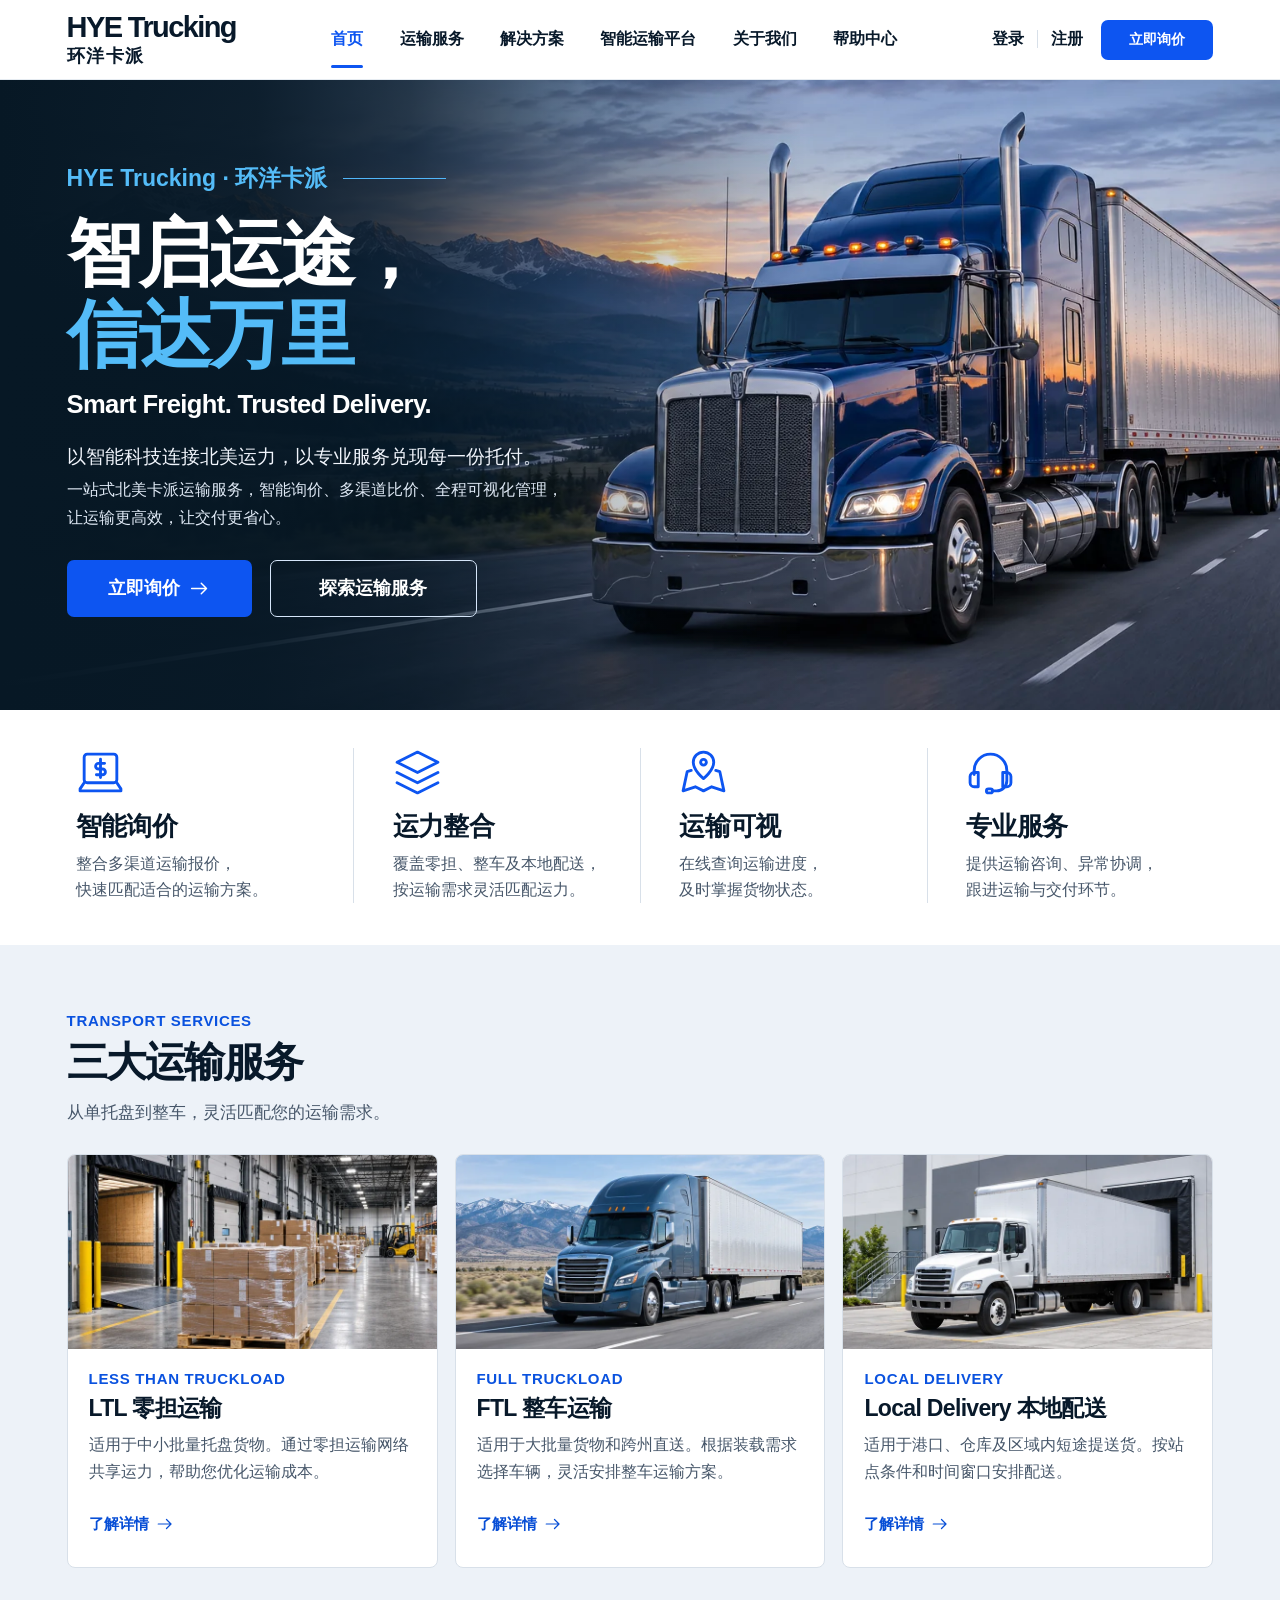
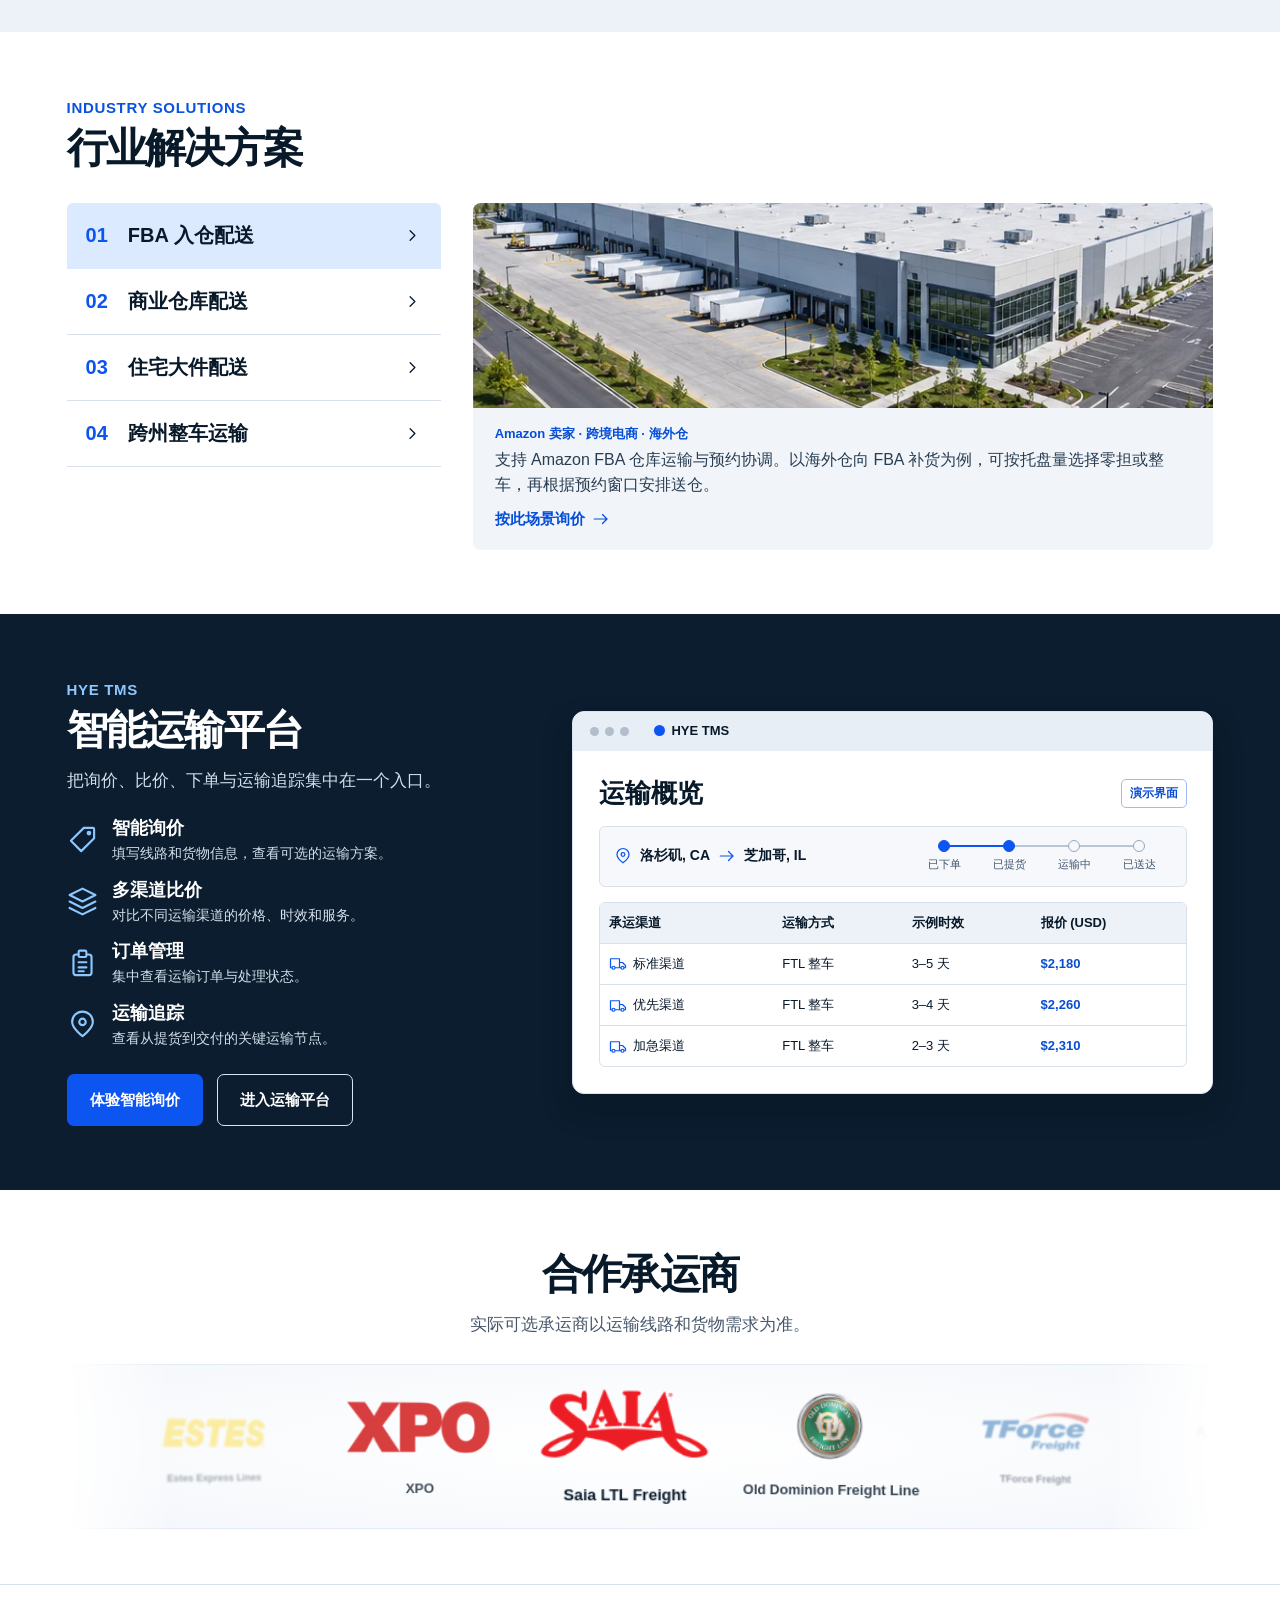
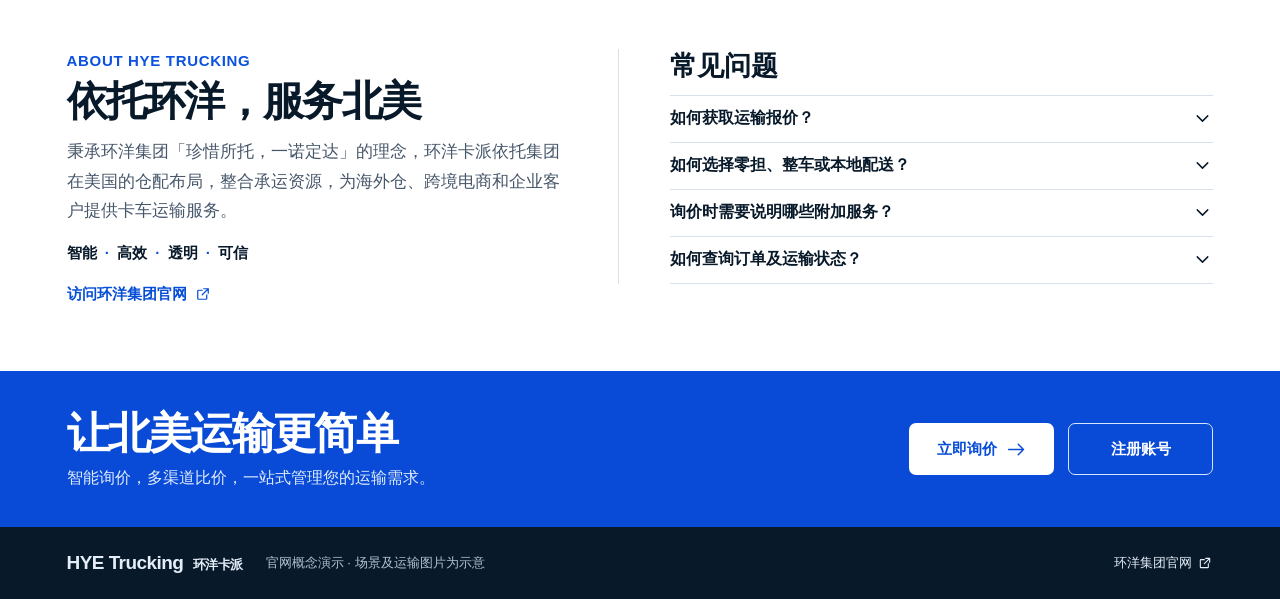
==== commit 8d508fb9: "Show carrier logos in an automatic carousel" ====
--- a/index.html
+++ b/index.html
@@ -157,6 +157,19 @@
 .preview-table tr + tr td,.preview-table tbody { border-top: 1px solid var(--line); }
 .preview-table td:last-child { font-weight: 800; color: #0a4dd0; }
 .preview-table .ico { margin-right: 6px; }
+.carriers { background: #fff; border-bottom: 1px solid var(--line); padding-block: clamp(40px,4.3vw,64px); }
+.carriers .wrap { text-align: center; }
+.carrier-viewport { margin-top: 24px; overflow-x: auto; scroll-snap-type: x mandatory; scrollbar-width: thin; scrollbar-color: #b4c4d7 #f6f8fb; border-block: 1px solid #e5ebf2; background: radial-gradient(ellipse at center,#fff 4%,#f4f7fb 100%); }
+.carrier-viewport:focus-visible { outline-offset: 2px; }
+.carrier-viewport.is-rolling { overflow: hidden; scroll-snap-type: none; mask-image: linear-gradient(90deg,transparent,#000 9%,#000 91%,transparent); }
+.carrier-track { display: flex; width: max-content; margin: 0; padding: 0; list-style: none; }
+.carrier-card { flex: none; width: clamp(152px,16vw,218px); padding: 25px 14px 20px; scroll-snap-align: start; }
+.carrier-mark { display: grid; grid-template-rows: 76px minmax(2.6em,auto); align-items: center; justify-items: center; }
+.carrier-mark img { width: min(100%,154px); height: 100%; object-fit: contain; }
+.carrier-card h3 { color: var(--ink); font-size: 13px; font-weight: 650; line-height: 1.35; }
+.carrier-copy { display: none; }
+.is-rolling .carrier-copy { display: block; }
+.is-rolling .carrier-mark { transform: perspective(600px) rotateY(var(--carrier-angle,0deg)) scale(var(--carrier-scale,.68)); opacity: var(--carrier-opacity,.25); filter: blur(var(--carrier-blur,1.7px)); }
 .trust-grid { display: grid; grid-template-columns: 1fr 1.19fr; align-items: start; gap: clamp(32px,4vw,64px); }
 .values { font-size: 15px; font-weight: 740; margin: 15px 0 18px; }
 .values span { color: #0a52df; margin-inline: 4px; }
@@ -270,6 +283,10 @@
   .benefit-grid p br { display: none; }
   .service-grid,.solution-layout,.trust-grid { grid-template-columns: 1fr; }
   .solution-layout,.trust-grid { gap: 20px; }
+  .carrier-viewport { margin-top: 16px; }
+  .carrier-card { width: clamp(100px,33vw,146px); padding: 22px 9px 16px; }
+  .carrier-mark { grid-template-rows: 58px minmax(2.6em,auto); }
+  .carrier-card h3 { font-size: 12px; }
   .solution-tabs button { min-height: 49px; font-size: 16px; gap: 13px; }
   .section-intro { font-size: 15px; }
   .platform .buttons .btn { padding-inline: 13px; }
@@ -398,6 +415,154 @@
       </div>
     </div>
   </section>
+  <section id="carriers" class="section carriers" aria-labelledby="carriers-title">
+    <div class="wrap">
+      <h2 id="carriers-title" class="section-title">合作承运商</h2>
+      <p class="section-intro">实际可选承运商以运输线路和货物需求为准。</p>
+      <div id="carrier-viewport" class="carrier-viewport" tabindex="0" role="group" aria-label="承运商列表">
+        <ul class="carrier-track" role="list">
+          <li class="carrier-card">
+            <div class="carrier-mark">
+              <img src="assets/carriers/FXFE.png" alt="" width="400" height="200" loading="lazy" decoding="async">
+              <h3 lang="en">FedEx Freight</h3>
+            </div>
+          </li>
+          <li class="carrier-card">
+            <div class="carrier-mark">
+              <img src="assets/carriers/EXLA.png" alt="" width="400" height="200" loading="lazy" decoding="async">
+              <h3 lang="en">Estes Express Lines</h3>
+            </div>
+          </li>
+          <li class="carrier-card">
+            <div class="carrier-mark">
+              <img src="assets/carriers/XPOL.png" alt="" width="400" height="200" loading="lazy" decoding="async">
+              <h3 lang="en">XPO</h3>
+            </div>
+          </li>
+          <li class="carrier-card">
+            <div class="carrier-mark">
+              <img src="assets/carriers/SAIA.png" alt="" width="400" height="200" loading="lazy" decoding="async">
+              <h3 lang="en">Saia LTL Freight</h3>
+            </div>
+          </li>
+          <li class="carrier-card">
+            <div class="carrier-mark">
+              <img src="assets/carriers/ODFL.png" alt="" width="400" height="200" loading="lazy" decoding="async">
+              <h3 lang="en">Old Dominion Freight Line</h3>
+            </div>
+          </li>
+          <li class="carrier-card">
+            <div class="carrier-mark">
+              <img src="assets/carriers/TFIN.png" alt="" width="400" height="200" loading="lazy" decoding="async">
+              <h3 lang="en">TForce Freight</h3>
+            </div>
+          </li>
+          <li class="carrier-card">
+            <div class="carrier-mark">
+              <img src="assets/carriers/PYLE.png" alt="" width="400" height="200" loading="lazy" decoding="async">
+              <h3 lang="en">A. Duie Pyle</h3>
+            </div>
+          </li>
+          <li class="carrier-card">
+            <div class="carrier-mark">
+              <img src="assets/carriers/AACT.png" alt="" width="400" height="200" loading="lazy" decoding="async">
+              <h3 lang="en">AAA Cooper Transportation</h3>
+            </div>
+          </li>
+          <li class="carrier-card">
+            <div class="carrier-mark">
+              <img src="assets/carriers/ABFS.png" alt="" width="400" height="200" loading="lazy" decoding="async">
+              <h3 lang="en">ABF Freight</h3>
+            </div>
+          </li>
+          <li class="carrier-card">
+            <div class="carrier-mark">
+              <img src="assets/carriers/BTVP.png" alt="" width="400" height="200" loading="lazy" decoding="async">
+              <h3 lang="en">Best Overnite Express</h3>
+            </div>
+          </li>
+          <li class="carrier-card">
+            <div class="carrier-mark">
+              <img src="assets/carriers/CTII.png" alt="" width="400" height="200" loading="lazy" decoding="async">
+              <h3 lang="en">Central Transport</h3>
+            </div>
+          </li>
+          <li class="carrier-card">
+            <div class="carrier-mark">
+              <img src="assets/carriers/DBDE.png" alt="" width="400" height="200" loading="lazy" decoding="async">
+              <h3 lang="en">Double D Express</h3>
+            </div>
+          </li>
+          <li class="carrier-card">
+            <div class="carrier-mark">
+              <img src="assets/carriers/EDXI.png" alt="" width="400" height="200" loading="lazy" decoding="async">
+              <h3 lang="en">EDI Express</h3>
+            </div>
+          </li>
+          <li class="carrier-card">
+            <div class="carrier-mark">
+              <img src="assets/carriers/FWDN.png" alt="" width="400" height="200" loading="lazy" decoding="async">
+              <h3 lang="en">Forward Air</h3>
+            </div>
+          </li>
+          <li class="carrier-card">
+            <div class="carrier-mark">
+              <img src="assets/carriers/FCSY.png" alt="" width="400" height="200" loading="lazy" decoding="async">
+              <h3 lang="en">Frontline Freight</h3>
+            </div>
+          </li>
+          <li class="carrier-card">
+            <div class="carrier-mark">
+              <img src="assets/carriers/JLEI.png" alt="" width="400" height="200" loading="lazy" decoding="async">
+              <h3 lang="en">Lee Jennings Target Express</h3>
+            </div>
+          </li>
+          <li class="carrier-card">
+            <div class="carrier-mark">
+              <img src="assets/carriers/MHPG.png" alt="" width="400" height="200" loading="lazy" decoding="async">
+              <h3 lang="en">Mothership</h3>
+            </div>
+          </li>
+          <li class="carrier-card">
+            <div class="carrier-mark">
+              <img src="assets/carriers/RLCA.png" alt="" width="400" height="200" loading="lazy" decoding="async">
+              <h3 lang="en">R+L Carriers</h3>
+            </div>
+          </li>
+          <li class="carrier-card">
+            <div class="carrier-mark">
+              <img src="assets/carriers/RDFS.png" alt="" width="400" height="200" loading="lazy" decoding="async">
+              <h3 lang="en">Roadrunner Freight</h3>
+            </div>
+          </li>
+          <li class="carrier-card">
+            <div class="carrier-mark">
+              <img src="assets/carriers/SEFL.png" alt="" width="400" height="200" loading="lazy" decoding="async">
+              <h3 lang="en">Southeastern Freight Lines</h3>
+            </div>
+          </li>
+          <li class="carrier-card">
+            <div class="carrier-mark">
+              <img src="assets/carriers/STGL.png" alt="" width="400" height="200" loading="lazy" decoding="async">
+              <h3 lang="en">STG Logistics</h3>
+            </div>
+          </li>
+          <li class="carrier-card">
+            <div class="carrier-mark">
+              <img src="assets/carriers/CSTM.png" alt="" width="400" height="200" loading="lazy" decoding="async">
+              <h3 lang="en">The Custom Companies</h3>
+            </div>
+          </li>
+          <li class="carrier-card">
+            <div class="carrier-mark">
+              <img src="assets/carriers/TOTL.png" alt="" width="400" height="200" loading="lazy" decoding="async">
+              <h3 lang="en">Total Transportation &amp; Distribution</h3>
+            </div>
+          </li>
+        </ul>
+      </div>
+    </div>
+  </section>
   <section class="section trust" aria-label="集团背景与帮助中心">
     <div class="wrap trust-grid">
       <div id="about">
@@ -430,6 +595,94 @@
 </dialog>
 <script>
 'use strict';
+
+{
+  const viewport = document.querySelector('#carrier-viewport');
+  const track = viewport.querySelector('.carrier-track');
+  const originals = Array.from(track.children);
+  const motion = matchMedia('(prefers-reduced-motion: reduce)');
+
+  // The second copy fills the viewport as the first list wraps back to its start.
+  for (const carrier of originals) {
+    const copy = carrier.cloneNode(true);
+    copy.classList.add('carrier-copy');
+    copy.setAttribute('aria-hidden', 'true');
+    track.append(copy);
+  }
+  const marks = Array.from(track.querySelectorAll('.carrier-mark'));
+  let stride = 0;
+  let width = 0;
+  let offset = 0;
+  let inView = false;
+  let frame;
+  let lastTime;
+
+  function paint() {
+    if (!stride || !width) return;
+    track.style.transform = 'translate3d(' + -offset + 'px, 0, 0)';
+    const center = width / 2;
+    const first = Math.floor(offset / stride);
+    const end = Math.ceil((offset + width) / stride);
+
+    for (let index = first; index < end; index++) {
+      const relativeCenter = ((index + 0.5) * stride - offset - center) / center;
+      const distance = Math.max(-1, Math.min(1, relativeCenter));
+      const focus = Math.cos(distance * Math.PI / 2) ** 2;
+      const style = marks[index].style;
+      style.setProperty('--carrier-scale', (0.68 + 0.54 * focus).toFixed(3));
+      style.setProperty('--carrier-opacity', (0.25 + 0.75 * focus).toFixed(3));
+      style.setProperty('--carrier-blur', ((1 - focus) * 1.7).toFixed(2) + 'px');
+      style.setProperty('--carrier-angle', (-18 * distance).toFixed(2) + 'deg');
+    }
+  }
+
+  function measure() {
+    const nextStride = originals[0].getBoundingClientRect().width;
+    width = viewport.clientWidth;
+    const centerIndex = Math.ceil(width / (2 * nextStride) - 0.5);
+    offset = stride ? offset * nextStride / stride : (centerIndex + 0.5) * nextStride - width / 2;
+    stride = nextStride;
+    if (!motion.matches) paint();
+  }
+
+  function animate(time) {
+    const elapsed = Math.min(time - (lastTime ?? time), 50);
+    offset = (offset + elapsed * stride / 3600) % (originals.length * stride);
+    lastTime = time;
+    paint();
+    frame = requestAnimationFrame(animate);
+  }
+
+  function updatePlayback() {
+    const rolling = !motion.matches;
+    viewport.classList.toggle('is-rolling', rolling);
+    viewport.tabIndex = rolling ? -1 : 0;
+    if (rolling) {
+      viewport.scrollLeft = 0;
+      paint();
+    } else {
+      track.style.transform = '';
+    }
+    if (rolling && inView && !document.hidden) {
+      if (frame === undefined) frame = requestAnimationFrame(animate);
+    } else {
+      cancelAnimationFrame(frame);
+      frame = undefined;
+      lastTime = undefined;
+    }
+  }
+
+  measure();
+  updatePlayback();
+  new ResizeObserver(measure).observe(viewport);
+  const visibility = new IntersectionObserver(([entry]) => {
+    inView = entry.isIntersecting;
+    updatePlayback();
+  });
+  visibility.observe(viewport);
+  motion.addEventListener('change', updatePlayback);
+  document.addEventListener('visibilitychange', updatePlayback);
+}
 
 const dialog = document.querySelector('#modal');
 const modalTitle = document.querySelector('#modal-title');
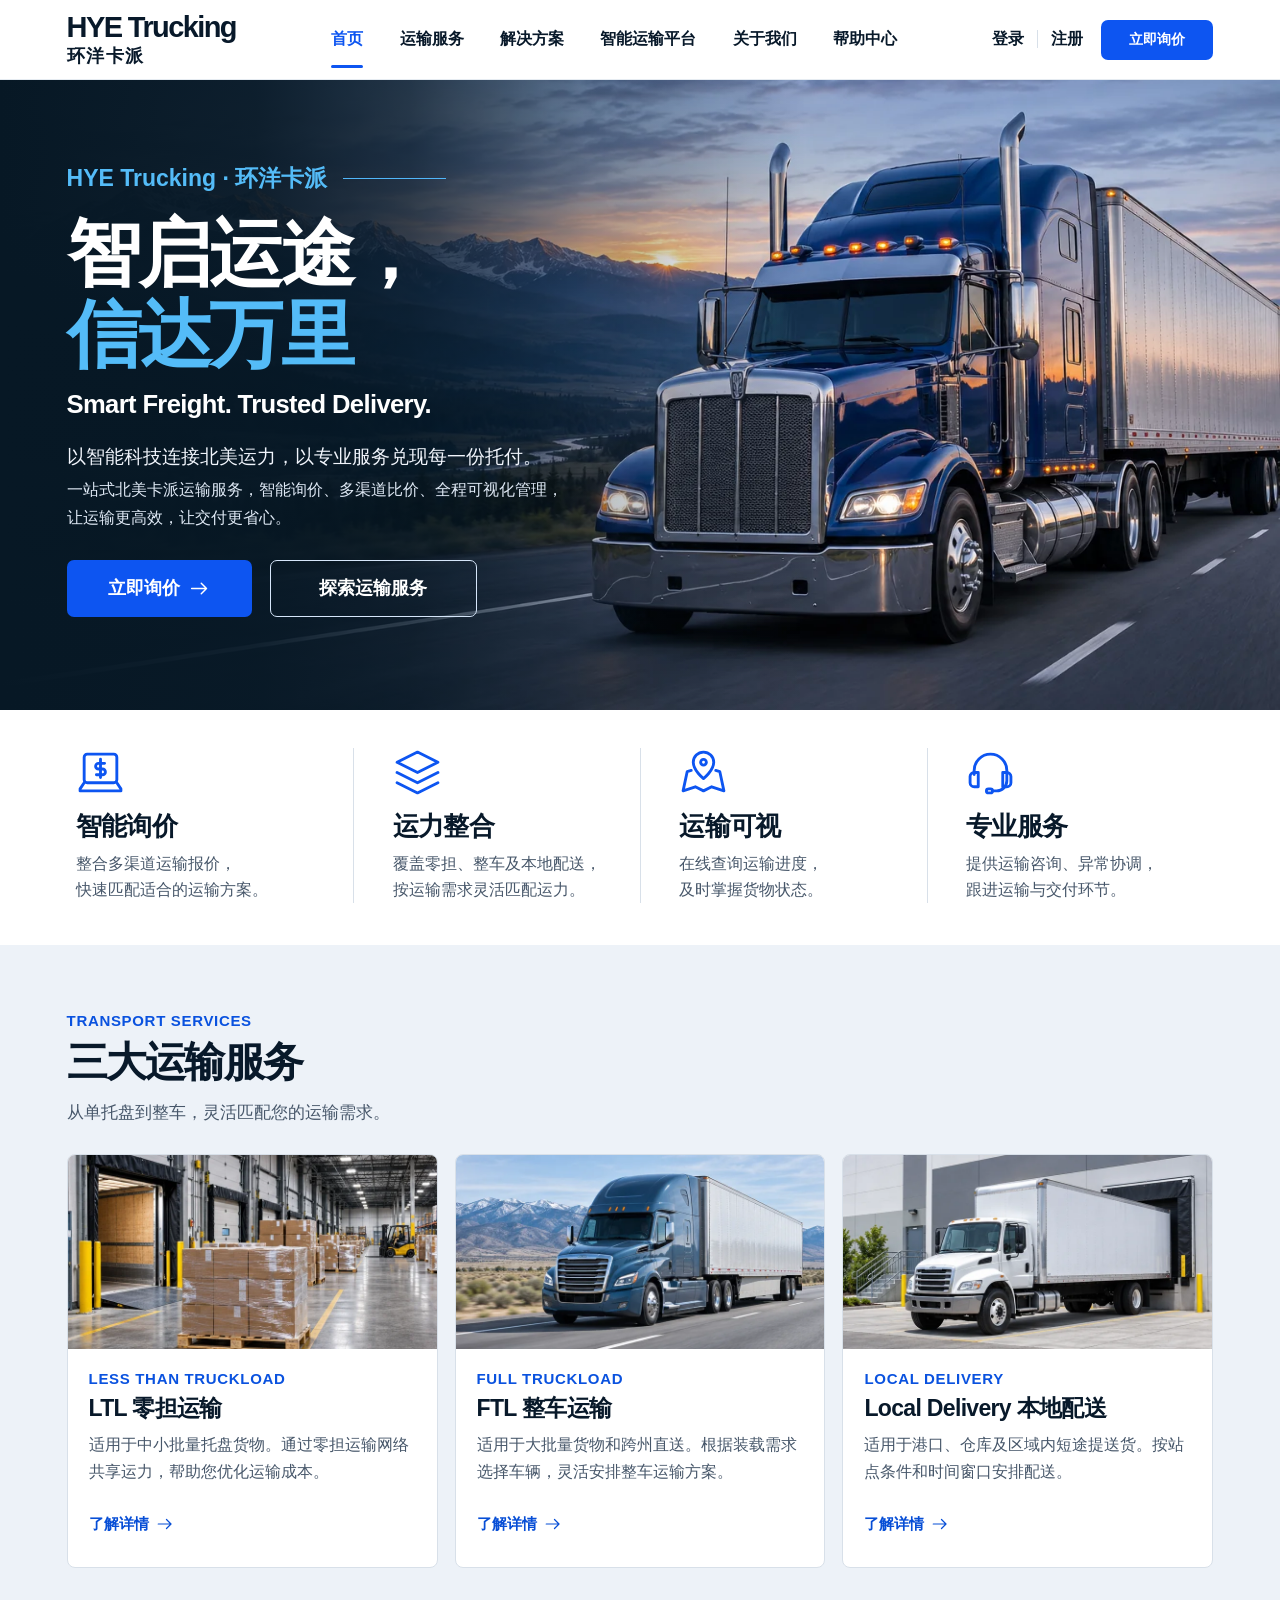
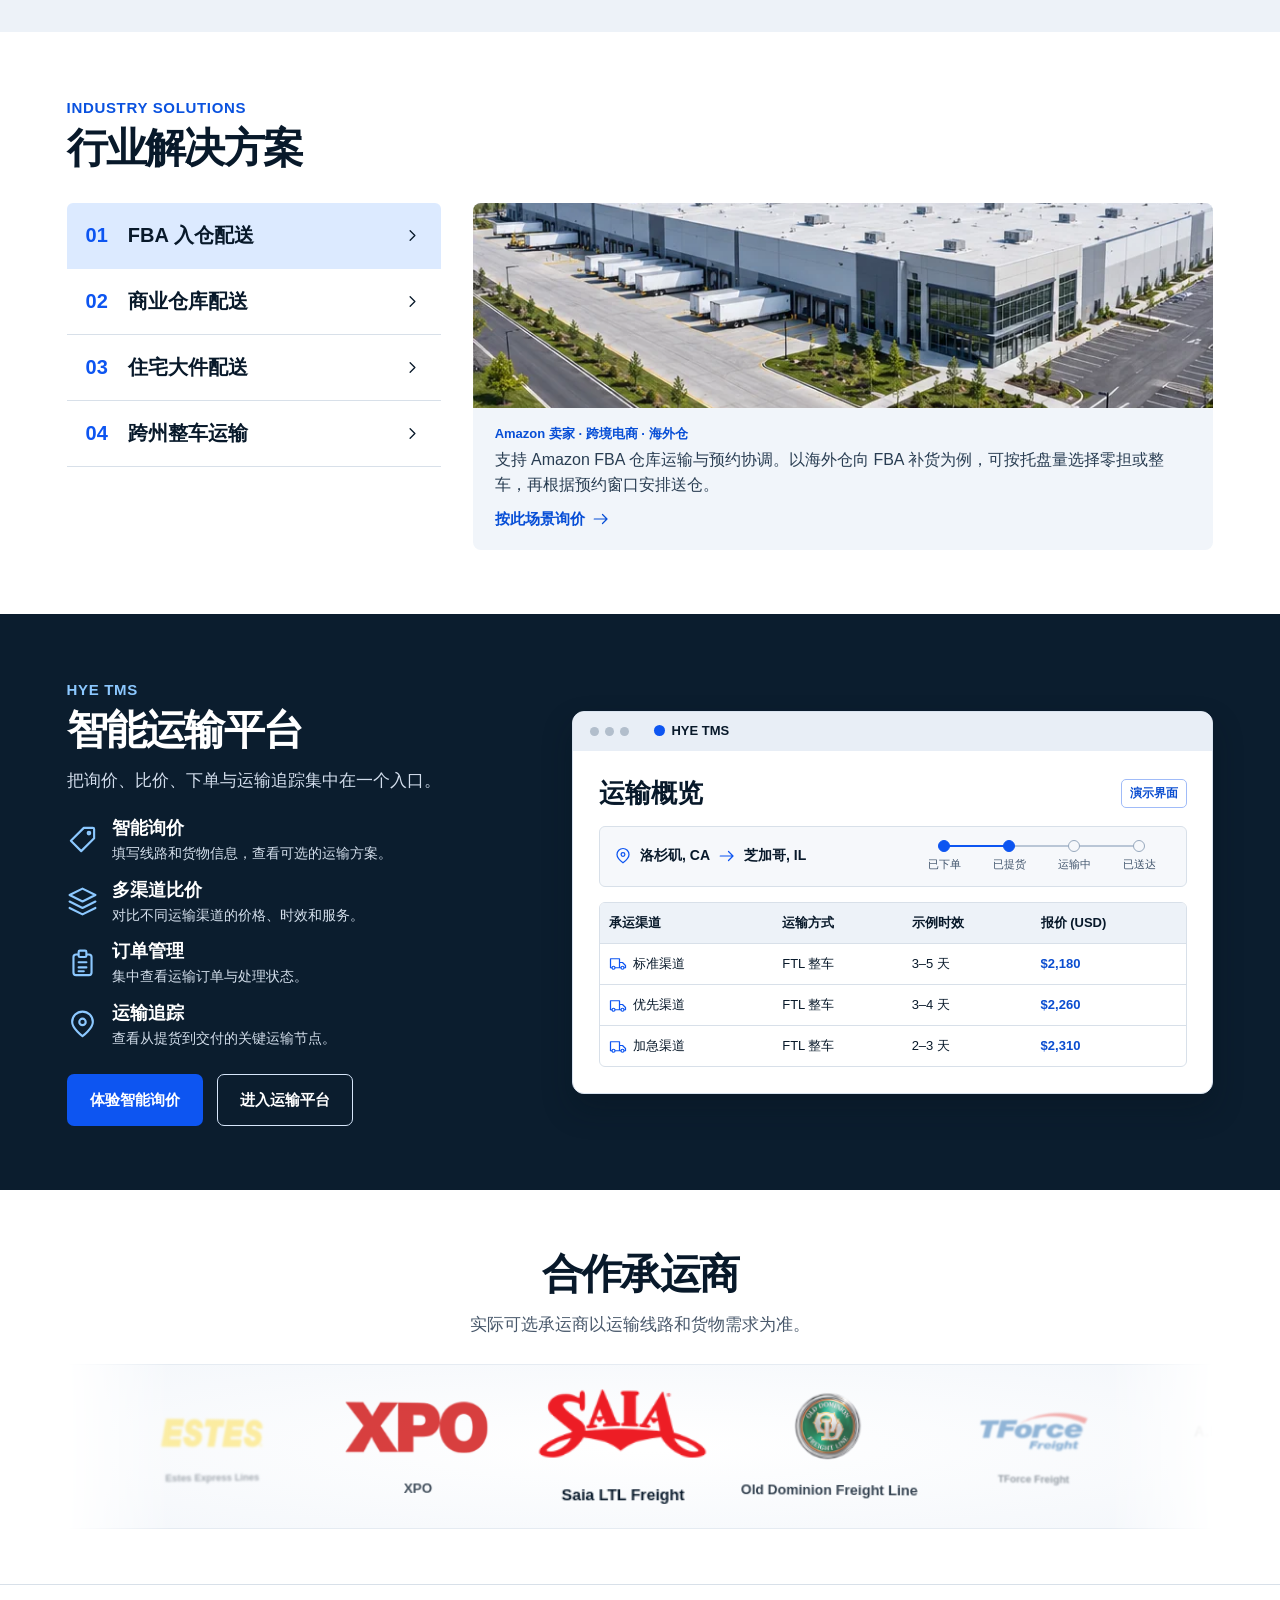
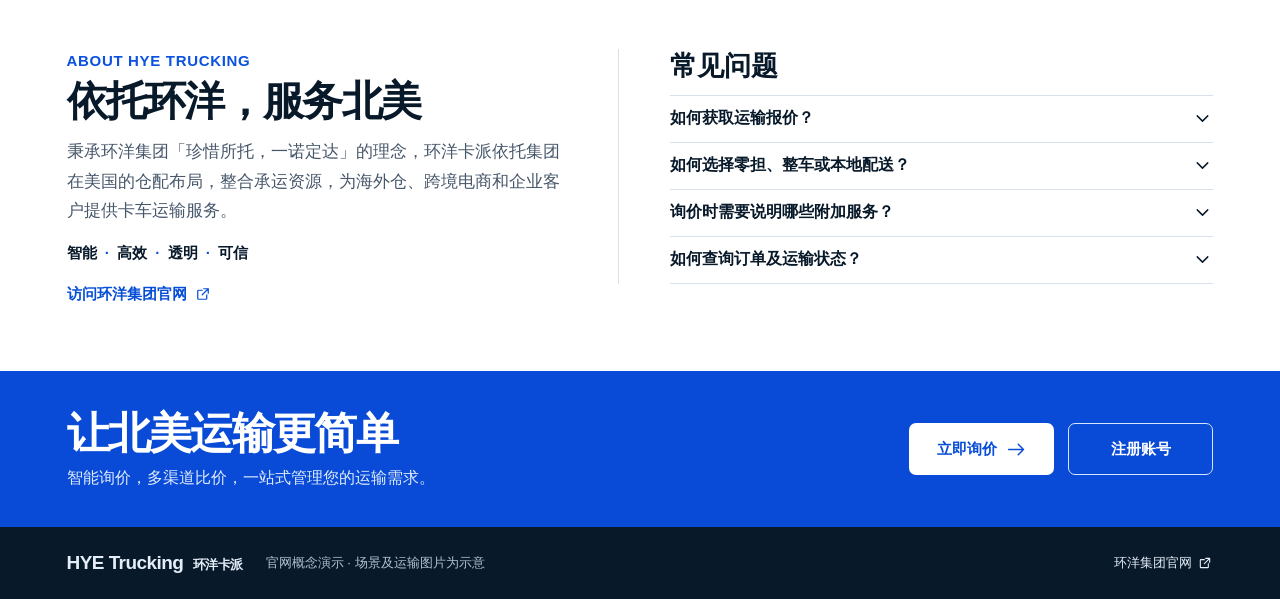
==== commit 5beaa0cc: "Add Leaflet map to the shipping quote demo" ====
--- a/index.html
+++ b/index.html
@@ -7,6 +7,7 @@
 <meta name="theme-color" content="#08192a">
 <title>环洋卡派 HYE Trucking | 北美零担、整车与本地配送</title>
 <link rel="icon" href="data:image/svg+xml,%3Csvg xmlns='http://www.w3.org/2000/svg' viewBox='0 0 64 64'%3E%3Crect width='64' height='64' rx='12' fill='%230e56ef'/%3E%3Cpath d='M19 16h8v12h10V16h8v32h-8V36H27v12h-8z' fill='white'/%3E%3C/svg%3E">
+<link rel="stylesheet" href="./assets/leaflet/leaflet.css">
 <style>
 :root {
   color-scheme: light;
@@ -214,6 +215,19 @@
 .accessories input { accent-color: var(--blue); }
 .form-message { color: #a52822; font-size: 14px; margin-top: 9px; }
 .form-message:empty { display: none; }
+.quote-layout { display: grid; gap: 20px; }
+.quote-layout > * { min-width: 0; }
+.quote-preview { display: grid; align-content: start; gap: 7px; }
+.quote-preview h3 { font-size: 16px; }
+.quote-preview p { color: var(--muted); font-size: 13px; }
+.quote-map { height: 250px; isolation: isolate; overflow: hidden; border: 1px solid var(--line); border-radius: 8px; background: #eaf1f9; }
+.quote-map-pin { display: grid; place-items: center; border: 2px solid #fff; border-radius: 50%; background: #0e56ef; color: #fff; font: 700 12px/1 system-ui,sans-serif; box-shadow: 0 1px 4px #06152266; }
+.quote-map-pin.destination { background: #087564; }
+@media (min-width: 900px) {
+  .modal:has(.quote-layout) { width: min(1000px,calc(100% - 32px)); }
+  .quote-layout { grid-template-columns: minmax(0,1.12fr) minmax(0,1fr); gap: 26px; }
+  .quote-map { height: 320px; }
+}
 .detail-points { margin: 0; padding-left: 22px; color: #293d52; }
 .detail-points li + li { margin-top: 6px; }
 .route-summary { margin-bottom: 13px; padding: 12px; background: var(--surface); border: 1px solid var(--line); border-radius: 6px; }
@@ -593,6 +607,7 @@
   <div class="modal-head"><div><p class="section-en" id="modal-label"></p><h2 id="modal-title" tabindex="-1"></h2></div><button type="button" class="icon-btn" data-close aria-label="关闭弹窗"><svg class="ico" aria-hidden="true"><use href="#close"/></svg></button></div>
   <div class="modal-body" id="modal-body"></div>
 </dialog>
+<script src="./assets/leaflet/leaflet.js"></script>
 <script>
 'use strict';
 
@@ -768,7 +783,10 @@
 highlightNav();
 
 let returnFocus;
+let quoteMap;
 function showModal(label, title, content) {
+  quoteMap?.map.remove();
+  quoteMap = undefined;
   if (!dialog.open) {
     returnFocus = document.activeElement;
     if (menu.classList.contains('is-open')) {
@@ -783,7 +801,12 @@
   dialog.scrollTop = 0;
   modalTitle.focus({ preventScroll: true });
 }
-dialog.addEventListener('close', () => returnFocus?.focus({ preventScroll: true }));
+dialog.addEventListener('close', () => {
+  if (dialog.open) return;
+  quoteMap?.map.remove();
+  quoteMap = undefined;
+  returnFocus?.focus({ preventScroll: true });
+});
 dialog.addEventListener('click', event => {
   if (event.target !== dialog) return;
   const bounds = dialog.getBoundingClientRect();
@@ -810,7 +833,7 @@
     '<label><input type="checkbox" name="addOn" value="' + value + '"' + (values.addOns.includes(value) ? ' checked' : '') + '> ' + value + '</label>').join('');
   showModal('HYE TMS · 询价演示', '获取运输报价',
     '<p class="modal-lead">使用美国邮编和货物信息体验比价。报价和时效均为模拟数据。</p>' +
-    '<form id="quote-form"><div class="form-grid">' +
+    '<div class="quote-layout"><form id="quote-form"><div class="form-grid">' +
     '<label class="full">运输方式<select name="mode" required>' + modeOptions + '</select></label>' +
     '<label>起运地邮编<input name="origin" required inputmode="numeric" pattern="[0-9]{5}" maxlength="5" placeholder="例如 90001" value="' + escapeHtml(values.origin) + '"></label>' +
     '<label>目的地邮编<input name="destination" required inputmode="numeric" pattern="[0-9]{5}" maxlength="5" placeholder="例如 60601" value="' + escapeHtml(values.destination) + '"></label>' +
@@ -818,7 +841,102 @@
     '<label>货物总重 (lb)<input name="weight" type="number" required min="1" max="80000" step="1" placeholder="例如 800" value="' + escapeHtml(values.weight) + '"></label>' +
     '</div><fieldset class="accessories"><legend>附加服务（可选）</legend>' + addOnInputs + '</fieldset>' +
     '<p class="form-message" role="alert"></p><div class="buttons"><button type="submit" class="btn primary">查看示例报价' + icon('arrow') +
-    '</button><button type="button" class="btn outline" data-sample>填入示例</button></div></form>');
+    '</button><button type="button" class="btn outline" data-sample>填入示例</button></div></form>' +
+    '<section class="quote-preview" aria-labelledby="quote-map-title"><h3 id="quote-map-title">路线预览</h3>' +
+    '<p id="quote-map-status" role="status">输入邮编后可在地图上查看起运地和目的地。</p>' +
+    '<div class="quote-map" role="region" aria-labelledby="quote-map-title"></div>' +
+    '<p>地图使用邮编区域的参考点，虚线为两地直线示意。</p>' +
+    '<p class="quote-map-tile-status" role="status" hidden></p></section></div>');
+  const form = modalBody.querySelector('#quote-form');
+  mountQuoteMap();
+  updateQuoteMap(form);
+}
+
+const usMapBounds = [[24, -126], [50, -66]];
+let zipLocations;
+function loadZipLocations() {
+  // Representative coordinates from the U.S. Census Bureau's 2026 ZCTA Gazetteer.
+  // https://www.census.gov/geographies/reference-files/time-series/geo/gazetteer-files.2026.html
+  zipLocations ??= fetch('./assets/us-zip-locations.json').then(response => {
+    if (!response.ok) throw new Error('ZIP location data unavailable');
+    return response.json();
+  }).catch(error => {
+    zipLocations = undefined;
+    throw error;
+  });
+  return zipLocations;
+}
+
+function mountQuoteMap() {
+  const node = modalBody.querySelector('.quote-map');
+  const status = modalBody.querySelector('#quote-map-status');
+  if (!window.L) {
+    status.textContent = '地图暂时无法加载。';
+    node.hidden = true;
+    return;
+  }
+  const map = L.map(node, { scrollWheelZoom: false, zoomSnap: 0.5, zoomAnimation: false });
+  map.fitBounds(usMapBounds);
+  const tileStatus = modalBody.querySelector('.quote-map-tile-status');
+  const tiles = L.tileLayer('https://tile.openstreetmap.org/{z}/{x}/{y}.png', {
+    maxZoom: 19,
+    attribution: '&copy; <a href="https://www.openstreetmap.org/copyright">OpenStreetMap</a> contributors'
+  });
+  tiles.on('tileerror', () => {
+    tileStatus.textContent = '部分地图底图暂时无法加载。';
+    tileStatus.hidden = false;
+  });
+  tiles.on('loading', () => { tileStatus.hidden = true; });
+  tiles.addTo(map);
+  quoteMap = { map, status, pins: L.layerGroup().addTo(map), revision: 0 };
+}
+
+async function updateQuoteMap(form) {
+  const preview = quoteMap;
+  if (!preview) return;
+  const revision = ++preview.revision;
+  const { map, status, pins } = preview;
+  const endpoints = [
+    { zip: form.elements.origin.value, label: '起运地', letter: 'A', style: 'origin' },
+    { zip: form.elements.destination.value, label: '目的地', letter: 'B', style: 'destination' }
+  ].filter(endpoint => /^[0-9]{5}$/.test(endpoint.zip));
+  pins.clearLayers();
+  if (!endpoints.length) {
+    map.fitBounds(usMapBounds, { animate: false });
+    status.textContent = '输入邮编后可在地图上查看起运地和目的地。';
+    return;
+  }
+
+  status.textContent = '正在定位邮编…';
+  const locations = await loadZipLocations().catch(() => null);
+  if (quoteMap !== preview || preview.revision !== revision || !dialog.open) return;
+  if (!locations) {
+    status.textContent = '邮编位置暂时无法加载。';
+    return;
+  }
+
+  const found = endpoints.filter(endpoint => Object.hasOwn(locations, endpoint.zip));
+  const missing = endpoints.filter(endpoint => !Object.hasOwn(locations, endpoint.zip));
+  const points = found.map(endpoint => locations[endpoint.zip]);
+  const samePoint = points.length === 2 && L.latLng(points[0]).equals(points[1]);
+  if (points.length === 2 && !samePoint) {
+    L.polyline(points, { color: '#0e56ef', weight: 3, dashArray: '6 6', interactive: false }).addTo(pins);
+  }
+  for (const [index, endpoint] of found.entries()) {
+    if (samePoint && index === 1) break;
+    const title = (samePoint ? '起运地与目的地' : endpoint.label) + ' ' + endpoint.zip;
+    const pin = L.divIcon({
+      className: 'quote-map-pin ' + endpoint.style,
+      html: samePoint ? 'A/B' : endpoint.letter,
+      iconSize: [26, 26]
+    });
+    L.marker(points[index], { icon: pin, title }).bindTooltip(title).addTo(pins);
+  }
+  if (points.length) map.fitBounds(points, { padding: [32, 32], maxZoom: 11, animate: false });
+  else map.fitBounds(usMapBounds, { animate: false });
+  const summary = found.map(endpoint => endpoint.letter + ' ' + endpoint.label + ' ' + endpoint.zip).join(' · ');
+  const unavailable = missing.map(endpoint => endpoint.label + ' ' + endpoint.zip).join('、');
+  status.textContent = [summary, unavailable && '暂无位置：' + unavailable].filter(Boolean).join('。');
 }
 
 const channels = ['标准渠道', '优先渠道', '加急渠道'];
@@ -935,6 +1053,7 @@
     form.elements.pallets.value = mode === 'FTL' ? '20' : '2';
     form.elements.weight.value = mode === 'FTL' ? '3800' : '800';
     form.querySelector('.form-message').textContent = '';
+    updateQuoteMap(form);
   } else if (data.edit !== undefined) showQuote(draft.mode, [], draft);
   else if (data.rates !== undefined) showRates();
   else if (data.rate !== undefined) showReview(Number(data.rate));
@@ -954,7 +1073,10 @@
 });
 
 modalBody.addEventListener('input', event => {
-  if (event.target.form?.id === 'quote-form') event.target.form.querySelector('.form-message').textContent = '';
+  const form = event.target.form;
+  if (form?.id !== 'quote-form') return;
+  form.querySelector('.form-message').textContent = '';
+  if (event.target.name === 'origin' || event.target.name === 'destination') updateQuoteMap(form);
 });
 modalBody.addEventListener('submit', event => {
   if (event.target.id !== 'quote-form') return;
--- a/assets/leaflet/leaflet.css
+++ b/assets/leaflet/leaflet.css
@@ -0,0 +1,661 @@
+/* required styles */
+
+.leaflet-pane,
+.leaflet-tile,
+.leaflet-marker-icon,
+.leaflet-marker-shadow,
+.leaflet-tile-container,
+.leaflet-pane > svg,
+.leaflet-pane > canvas,
+.leaflet-zoom-box,
+.leaflet-image-layer,
+.leaflet-layer {
+	position: absolute;
+	left: 0;
+	top: 0;
+	}
+.leaflet-container {
+	overflow: hidden;
+	}
+.leaflet-tile,
+.leaflet-marker-icon,
+.leaflet-marker-shadow {
+	-webkit-user-select: none;
+	   -moz-user-select: none;
+	        user-select: none;
+	  -webkit-user-drag: none;
+	}
+/* Prevents IE11 from highlighting tiles in blue */
+.leaflet-tile::selection {
+	background: transparent;
+}
+/* Safari renders non-retina tile on retina better with this, but Chrome is worse */
+.leaflet-safari .leaflet-tile {
+	image-rendering: -webkit-optimize-contrast;
+	}
+/* hack that prevents hw layers "stretching" when loading new tiles */
+.leaflet-safari .leaflet-tile-container {
+	width: 1600px;
+	height: 1600px;
+	-webkit-transform-origin: 0 0;
+	}
+.leaflet-marker-icon,
+.leaflet-marker-shadow {
+	display: block;
+	}
+/* .leaflet-container svg: reset svg max-width decleration shipped in Joomla! (joomla.org) 3.x */
+/* .leaflet-container img: map is broken in FF if you have max-width: 100% on tiles */
+.leaflet-container .leaflet-overlay-pane svg {
+	max-width: none !important;
+	max-height: none !important;
+	}
+.leaflet-container .leaflet-marker-pane img,
+.leaflet-container .leaflet-shadow-pane img,
+.leaflet-container .leaflet-tile-pane img,
+.leaflet-container img.leaflet-image-layer,
+.leaflet-container .leaflet-tile {
+	max-width: none !important;
+	max-height: none !important;
+	width: auto;
+	padding: 0;
+	}
+
+.leaflet-container img.leaflet-tile {
+	/* See: https://bugs.chromium.org/p/chromium/issues/detail?id=600120 */
+	mix-blend-mode: plus-lighter;
+}
+
+.leaflet-container.leaflet-touch-zoom {
+	-ms-touch-action: pan-x pan-y;
+	touch-action: pan-x pan-y;
+	}
+.leaflet-container.leaflet-touch-drag {
+	-ms-touch-action: pinch-zoom;
+	/* Fallback for FF which doesn't support pinch-zoom */
+	touch-action: none;
+	touch-action: pinch-zoom;
+}
+.leaflet-container.leaflet-touch-drag.leaflet-touch-zoom {
+	-ms-touch-action: none;
+	touch-action: none;
+}
+.leaflet-container {
+	-webkit-tap-highlight-color: transparent;
+}
+.leaflet-container a {
+	-webkit-tap-highlight-color: rgba(51, 181, 229, 0.4);
+}
+.leaflet-tile {
+	filter: inherit;
+	visibility: hidden;
+	}
+.leaflet-tile-loaded {
+	visibility: inherit;
+	}
+.leaflet-zoom-box {
+	width: 0;
+	height: 0;
+	-moz-box-sizing: border-box;
+	     box-sizing: border-box;
+	z-index: 800;
+	}
+/* workaround for https://bugzilla.mozilla.org/show_bug.cgi?id=888319 */
+.leaflet-overlay-pane svg {
+	-moz-user-select: none;
+	}
+
+.leaflet-pane         { z-index: 400; }
+
+.leaflet-tile-pane    { z-index: 200; }
+.leaflet-overlay-pane { z-index: 400; }
+.leaflet-shadow-pane  { z-index: 500; }
+.leaflet-marker-pane  { z-index: 600; }
+.leaflet-tooltip-pane   { z-index: 650; }
+.leaflet-popup-pane   { z-index: 700; }
+
+.leaflet-map-pane canvas { z-index: 100; }
+.leaflet-map-pane svg    { z-index: 200; }
+
+.leaflet-vml-shape {
+	width: 1px;
+	height: 1px;
+	}
+.lvml {
+	behavior: url(#default#VML);
+	display: inline-block;
+	position: absolute;
+	}
+
+
+/* control positioning */
+
+.leaflet-control {
+	position: relative;
+	z-index: 800;
+	pointer-events: visiblePainted; /* IE 9-10 doesn't have auto */
+	pointer-events: auto;
+	}
+.leaflet-top,
+.leaflet-bottom {
+	position: absolute;
+	z-index: 1000;
+	pointer-events: none;
+	}
+.leaflet-top {
+	top: 0;
+	}
+.leaflet-right {
+	right: 0;
+	}
+.leaflet-bottom {
+	bottom: 0;
+	}
+.leaflet-left {
+	left: 0;
+	}
+.leaflet-control {
+	float: left;
+	clear: both;
+	}
+.leaflet-right .leaflet-control {
+	float: right;
+	}
+.leaflet-top .leaflet-control {
+	margin-top: 10px;
+	}
+.leaflet-bottom .leaflet-control {
+	margin-bottom: 10px;
+	}
+.leaflet-left .leaflet-control {
+	margin-left: 10px;
+	}
+.leaflet-right .leaflet-control {
+	margin-right: 10px;
+	}
+
+
+/* zoom and fade animations */
+
+.leaflet-fade-anim .leaflet-popup {
+	opacity: 0;
+	-webkit-transition: opacity 0.2s linear;
+	   -moz-transition: opacity 0.2s linear;
+	        transition: opacity 0.2s linear;
+	}
+.leaflet-fade-anim .leaflet-map-pane .leaflet-popup {
+	opacity: 1;
+	}
+.leaflet-zoom-animated {
+	-webkit-transform-origin: 0 0;
+	    -ms-transform-origin: 0 0;
+	        transform-origin: 0 0;
+	}
+svg.leaflet-zoom-animated {
+	will-change: transform;
+}
+
+.leaflet-zoom-anim .leaflet-zoom-animated {
+	-webkit-transition: -webkit-transform 0.25s cubic-bezier(0,0,0.25,1);
+	   -moz-transition:    -moz-transform 0.25s cubic-bezier(0,0,0.25,1);
+	        transition:         transform 0.25s cubic-bezier(0,0,0.25,1);
+	}
+.leaflet-zoom-anim .leaflet-tile,
+.leaflet-pan-anim .leaflet-tile {
+	-webkit-transition: none;
+	   -moz-transition: none;
+	        transition: none;
+	}
+
+.leaflet-zoom-anim .leaflet-zoom-hide {
+	visibility: hidden;
+	}
+
+
+/* cursors */
+
+.leaflet-interactive {
+	cursor: pointer;
+	}
+.leaflet-grab {
+	cursor: -webkit-grab;
+	cursor:    -moz-grab;
+	cursor:         grab;
+	}
+.leaflet-crosshair,
+.leaflet-crosshair .leaflet-interactive {
+	cursor: crosshair;
+	}
+.leaflet-popup-pane,
+.leaflet-control {
+	cursor: auto;
+	}
+.leaflet-dragging .leaflet-grab,
+.leaflet-dragging .leaflet-grab .leaflet-interactive,
+.leaflet-dragging .leaflet-marker-draggable {
+	cursor: move;
+	cursor: -webkit-grabbing;
+	cursor:    -moz-grabbing;
+	cursor:         grabbing;
+	}
+
+/* marker & overlays interactivity */
+.leaflet-marker-icon,
+.leaflet-marker-shadow,
+.leaflet-image-layer,
+.leaflet-pane > svg path,
+.leaflet-tile-container {
+	pointer-events: none;
+	}
+
+.leaflet-marker-icon.leaflet-interactive,
+.leaflet-image-layer.leaflet-interactive,
+.leaflet-pane > svg path.leaflet-interactive,
+svg.leaflet-image-layer.leaflet-interactive path {
+	pointer-events: visiblePainted; /* IE 9-10 doesn't have auto */
+	pointer-events: auto;
+	}
+
+/* visual tweaks */
+
+.leaflet-container {
+	background: #ddd;
+	outline-offset: 1px;
+	}
+.leaflet-container a {
+	color: #0078A8;
+	}
+.leaflet-zoom-box {
+	border: 2px dotted #38f;
+	background: rgba(255,255,255,0.5);
+	}
+
+
+/* general typography */
+.leaflet-container {
+	font-family: "Helvetica Neue", Arial, Helvetica, sans-serif;
+	font-size: 12px;
+	font-size: 0.75rem;
+	line-height: 1.5;
+	}
+
+
+/* general toolbar styles */
+
+.leaflet-bar {
+	box-shadow: 0 1px 5px rgba(0,0,0,0.65);
+	border-radius: 4px;
+	}
+.leaflet-bar a {
+	background-color: #fff;
+	border-bottom: 1px solid #ccc;
+	width: 26px;
+	height: 26px;
+	line-height: 26px;
+	display: block;
+	text-align: center;
+	text-decoration: none;
+	color: black;
+	}
+.leaflet-bar a,
+.leaflet-control-layers-toggle {
+	background-position: 50% 50%;
+	background-repeat: no-repeat;
+	display: block;
+	}
+.leaflet-bar a:hover,
+.leaflet-bar a:focus {
+	background-color: #f4f4f4;
+	}
+.leaflet-bar a:first-child {
+	border-top-left-radius: 4px;
+	border-top-right-radius: 4px;
+	}
+.leaflet-bar a:last-child {
+	border-bottom-left-radius: 4px;
+	border-bottom-right-radius: 4px;
+	border-bottom: none;
+	}
+.leaflet-bar a.leaflet-disabled {
+	cursor: default;
+	background-color: #f4f4f4;
+	color: #bbb;
+	}
+
+.leaflet-touch .leaflet-bar a {
+	width: 30px;
+	height: 30px;
+	line-height: 30px;
+	}
+.leaflet-touch .leaflet-bar a:first-child {
+	border-top-left-radius: 2px;
+	border-top-right-radius: 2px;
+	}
+.leaflet-touch .leaflet-bar a:last-child {
+	border-bottom-left-radius: 2px;
+	border-bottom-right-radius: 2px;
+	}
+
+/* zoom control */
+
+.leaflet-control-zoom-in,
+.leaflet-control-zoom-out {
+	font: bold 18px 'Lucida Console', Monaco, monospace;
+	text-indent: 1px;
+	}
+
+.leaflet-touch .leaflet-control-zoom-in, .leaflet-touch .leaflet-control-zoom-out  {
+	font-size: 22px;
+	}
+
+
+/* layers control */
+
+.leaflet-control-layers {
+	box-shadow: 0 1px 5px rgba(0,0,0,0.4);
+	background: #fff;
+	border-radius: 5px;
+	}
+.leaflet-control-layers-toggle {
+	background-image: url(images/layers.png);
+	width: 36px;
+	height: 36px;
+	}
+.leaflet-retina .leaflet-control-layers-toggle {
+	background-image: url(images/layers-2x.png);
+	background-size: 26px 26px;
+	}
+.leaflet-touch .leaflet-control-layers-toggle {
+	width: 44px;
+	height: 44px;
+	}
+.leaflet-control-layers .leaflet-control-layers-list,
+.leaflet-control-layers-expanded .leaflet-control-layers-toggle {
+	display: none;
+	}
+.leaflet-control-layers-expanded .leaflet-control-layers-list {
+	display: block;
+	position: relative;
+	}
+.leaflet-control-layers-expanded {
+	padding: 6px 10px 6px 6px;
+	color: #333;
+	background: #fff;
+	}
+.leaflet-control-layers-scrollbar {
+	overflow-y: scroll;
+	overflow-x: hidden;
+	padding-right: 5px;
+	}
+.leaflet-control-layers-selector {
+	margin-top: 2px;
+	position: relative;
+	top: 1px;
+	}
+.leaflet-control-layers label {
+	display: block;
+	font-size: 13px;
+	font-size: 1.08333em;
+	}
+.leaflet-control-layers-separator {
+	height: 0;
+	border-top: 1px solid #ddd;
+	margin: 5px -10px 5px -6px;
+	}
+
+/* Default icon URLs */
+.leaflet-default-icon-path { /* used only in path-guessing heuristic, see L.Icon.Default */
+	background-image: url(images/marker-icon.png);
+	}
+
+
+/* attribution and scale controls */
+
+.leaflet-container .leaflet-control-attribution {
+	background: #fff;
+	background: rgba(255, 255, 255, 0.8);
+	margin: 0;
+	}
+.leaflet-control-attribution,
+.leaflet-control-scale-line {
+	padding: 0 5px;
+	color: #333;
+	line-height: 1.4;
+	}
+.leaflet-control-attribution a {
+	text-decoration: none;
+	}
+.leaflet-control-attribution a:hover,
+.leaflet-control-attribution a:focus {
+	text-decoration: underline;
+	}
+.leaflet-attribution-flag {
+	display: inline !important;
+	vertical-align: baseline !important;
+	width: 1em;
+	height: 0.6669em;
+	}
+.leaflet-left .leaflet-control-scale {
+	margin-left: 5px;
+	}
+.leaflet-bottom .leaflet-control-scale {
+	margin-bottom: 5px;
+	}
+.leaflet-control-scale-line {
+	border: 2px solid #777;
+	border-top: none;
+	line-height: 1.1;
+	padding: 2px 5px 1px;
+	white-space: nowrap;
+	-moz-box-sizing: border-box;
+	     box-sizing: border-box;
+	background: rgba(255, 255, 255, 0.8);
+	text-shadow: 1px 1px #fff;
+	}
+.leaflet-control-scale-line:not(:first-child) {
+	border-top: 2px solid #777;
+	border-bottom: none;
+	margin-top: -2px;
+	}
+.leaflet-control-scale-line:not(:first-child):not(:last-child) {
+	border-bottom: 2px solid #777;
+	}
+
+.leaflet-touch .leaflet-control-attribution,
+.leaflet-touch .leaflet-control-layers,
+.leaflet-touch .leaflet-bar {
+	box-shadow: none;
+	}
+.leaflet-touch .leaflet-control-layers,
+.leaflet-touch .leaflet-bar {
+	border: 2px solid rgba(0,0,0,0.2);
+	background-clip: padding-box;
+	}
+
+
+/* popup */
+
+.leaflet-popup {
+	position: absolute;
+	text-align: center;
+	margin-bottom: 20px;
+	}
+.leaflet-popup-content-wrapper {
+	padding: 1px;
+	text-align: left;
+	border-radius: 12px;
+	}
+.leaflet-popup-content {
+	margin: 13px 24px 13px 20px;
+	line-height: 1.3;
+	font-size: 13px;
+	font-size: 1.08333em;
+	min-height: 1px;
+	}
+.leaflet-popup-content p {
+	margin: 17px 0;
+	margin: 1.3em 0;
+	}
+.leaflet-popup-tip-container {
+	width: 40px;
+	height: 20px;
+	position: absolute;
+	left: 50%;
+	margin-top: -1px;
+	margin-left: -20px;
+	overflow: hidden;
+	pointer-events: none;
+	}
+.leaflet-popup-tip {
+	width: 17px;
+	height: 17px;
+	padding: 1px;
+
+	margin: -10px auto 0;
+	pointer-events: auto;
+
+	-webkit-transform: rotate(45deg);
+	   -moz-transform: rotate(45deg);
+	    -ms-transform: rotate(45deg);
+	        transform: rotate(45deg);
+	}
+.leaflet-popup-content-wrapper,
+.leaflet-popup-tip {
+	background: white;
+	color: #333;
+	box-shadow: 0 3px 14px rgba(0,0,0,0.4);
+	}
+.leaflet-container a.leaflet-popup-close-button {
+	position: absolute;
+	top: 0;
+	right: 0;
+	border: none;
+	text-align: center;
+	width: 24px;
+	height: 24px;
+	font: 16px/24px Tahoma, Verdana, sans-serif;
+	color: #757575;
+	text-decoration: none;
+	background: transparent;
+	}
+.leaflet-container a.leaflet-popup-close-button:hover,
+.leaflet-container a.leaflet-popup-close-button:focus {
+	color: #585858;
+	}
+.leaflet-popup-scrolled {
+	overflow: auto;
+	}
+
+.leaflet-oldie .leaflet-popup-content-wrapper {
+	-ms-zoom: 1;
+	}
+.leaflet-oldie .leaflet-popup-tip {
+	width: 24px;
+	margin: 0 auto;
+
+	-ms-filter: "progid:DXImageTransform.Microsoft.Matrix(M11=0.70710678, M12=0.70710678, M21=-0.70710678, M22=0.70710678)";
+	filter: progid:DXImageTransform.Microsoft.Matrix(M11=0.70710678, M12=0.70710678, M21=-0.70710678, M22=0.70710678);
+	}
+
+.leaflet-oldie .leaflet-control-zoom,
+.leaflet-oldie .leaflet-control-layers,
+.leaflet-oldie .leaflet-popup-content-wrapper,
+.leaflet-oldie .leaflet-popup-tip {
+	border: 1px solid #999;
+	}
+
+
+/* div icon */
+
+.leaflet-div-icon {
+	background: #fff;
+	border: 1px solid #666;
+	}
+
+
+/* Tooltip */
+/* Base styles for the element that has a tooltip */
+.leaflet-tooltip {
+	position: absolute;
+	padding: 6px;
+	background-color: #fff;
+	border: 1px solid #fff;
+	border-radius: 3px;
+	color: #222;
+	white-space: nowrap;
+	-webkit-user-select: none;
+	-moz-user-select: none;
+	-ms-user-select: none;
+	user-select: none;
+	pointer-events: none;
+	box-shadow: 0 1px 3px rgba(0,0,0,0.4);
+	}
+.leaflet-tooltip.leaflet-interactive {
+	cursor: pointer;
+	pointer-events: auto;
+	}
+.leaflet-tooltip-top:before,
+.leaflet-tooltip-bottom:before,
+.leaflet-tooltip-left:before,
+.leaflet-tooltip-right:before {
+	position: absolute;
+	pointer-events: none;
+	border: 6px solid transparent;
+	background: transparent;
+	content: "";
+	}
+
+/* Directions */
+
+.leaflet-tooltip-bottom {
+	margin-top: 6px;
+}
+.leaflet-tooltip-top {
+	margin-top: -6px;
+}
+.leaflet-tooltip-bottom:before,
+.leaflet-tooltip-top:before {
+	left: 50%;
+	margin-left: -6px;
+	}
+.leaflet-tooltip-top:before {
+	bottom: 0;
+	margin-bottom: -12px;
+	border-top-color: #fff;
+	}
+.leaflet-tooltip-bottom:before {
+	top: 0;
+	margin-top: -12px;
+	margin-left: -6px;
+	border-bottom-color: #fff;
+	}
+.leaflet-tooltip-left {
+	margin-left: -6px;
+}
+.leaflet-tooltip-right {
+	margin-left: 6px;
+}
+.leaflet-tooltip-left:before,
+.leaflet-tooltip-right:before {
+	top: 50%;
+	margin-top: -6px;
+	}
+.leaflet-tooltip-left:before {
+	right: 0;
+	margin-right: -12px;
+	border-left-color: #fff;
+	}
+.leaflet-tooltip-right:before {
+	left: 0;
+	margin-left: -12px;
+	border-right-color: #fff;
+	}
+
+/* Printing */
+
+@media print {
+	/* Prevent printers from removing background-images of controls. */
+	.leaflet-control {
+		-webkit-print-color-adjust: exact;
+		print-color-adjust: exact;
+		}
+	}
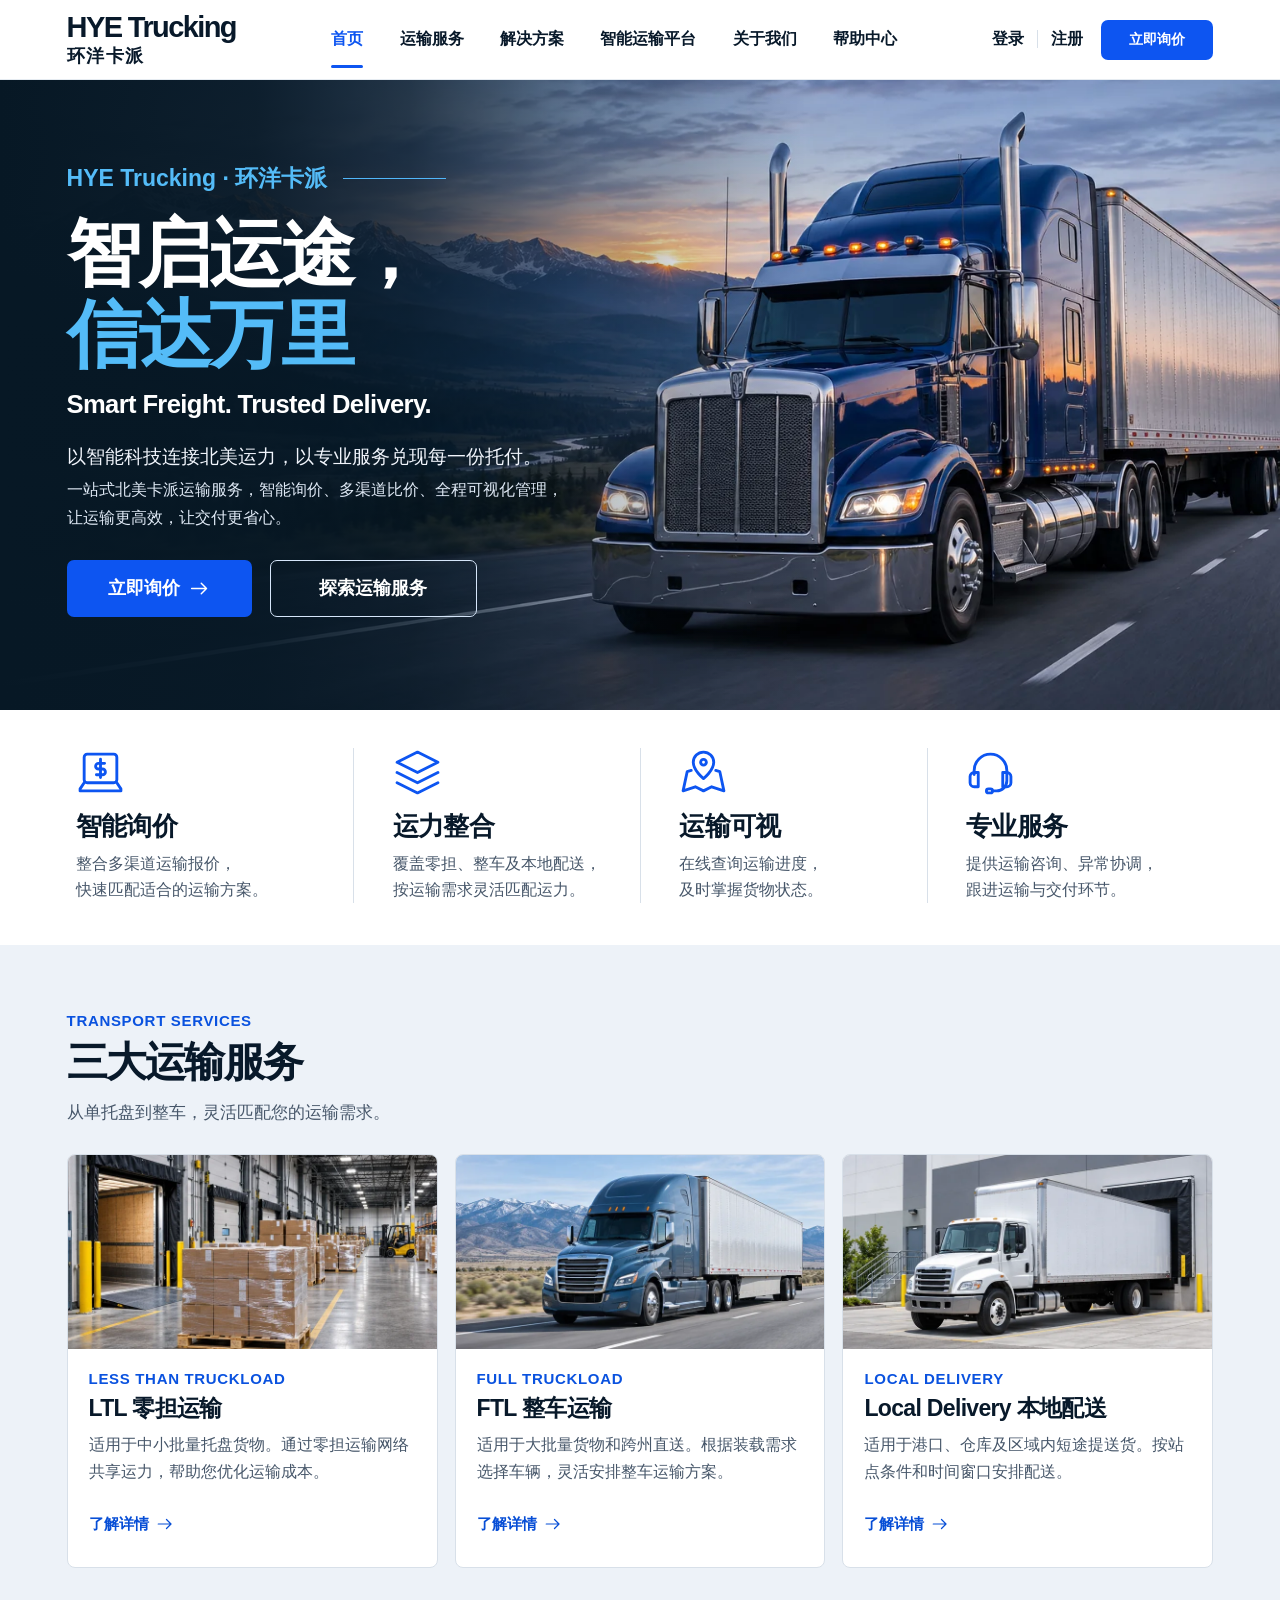
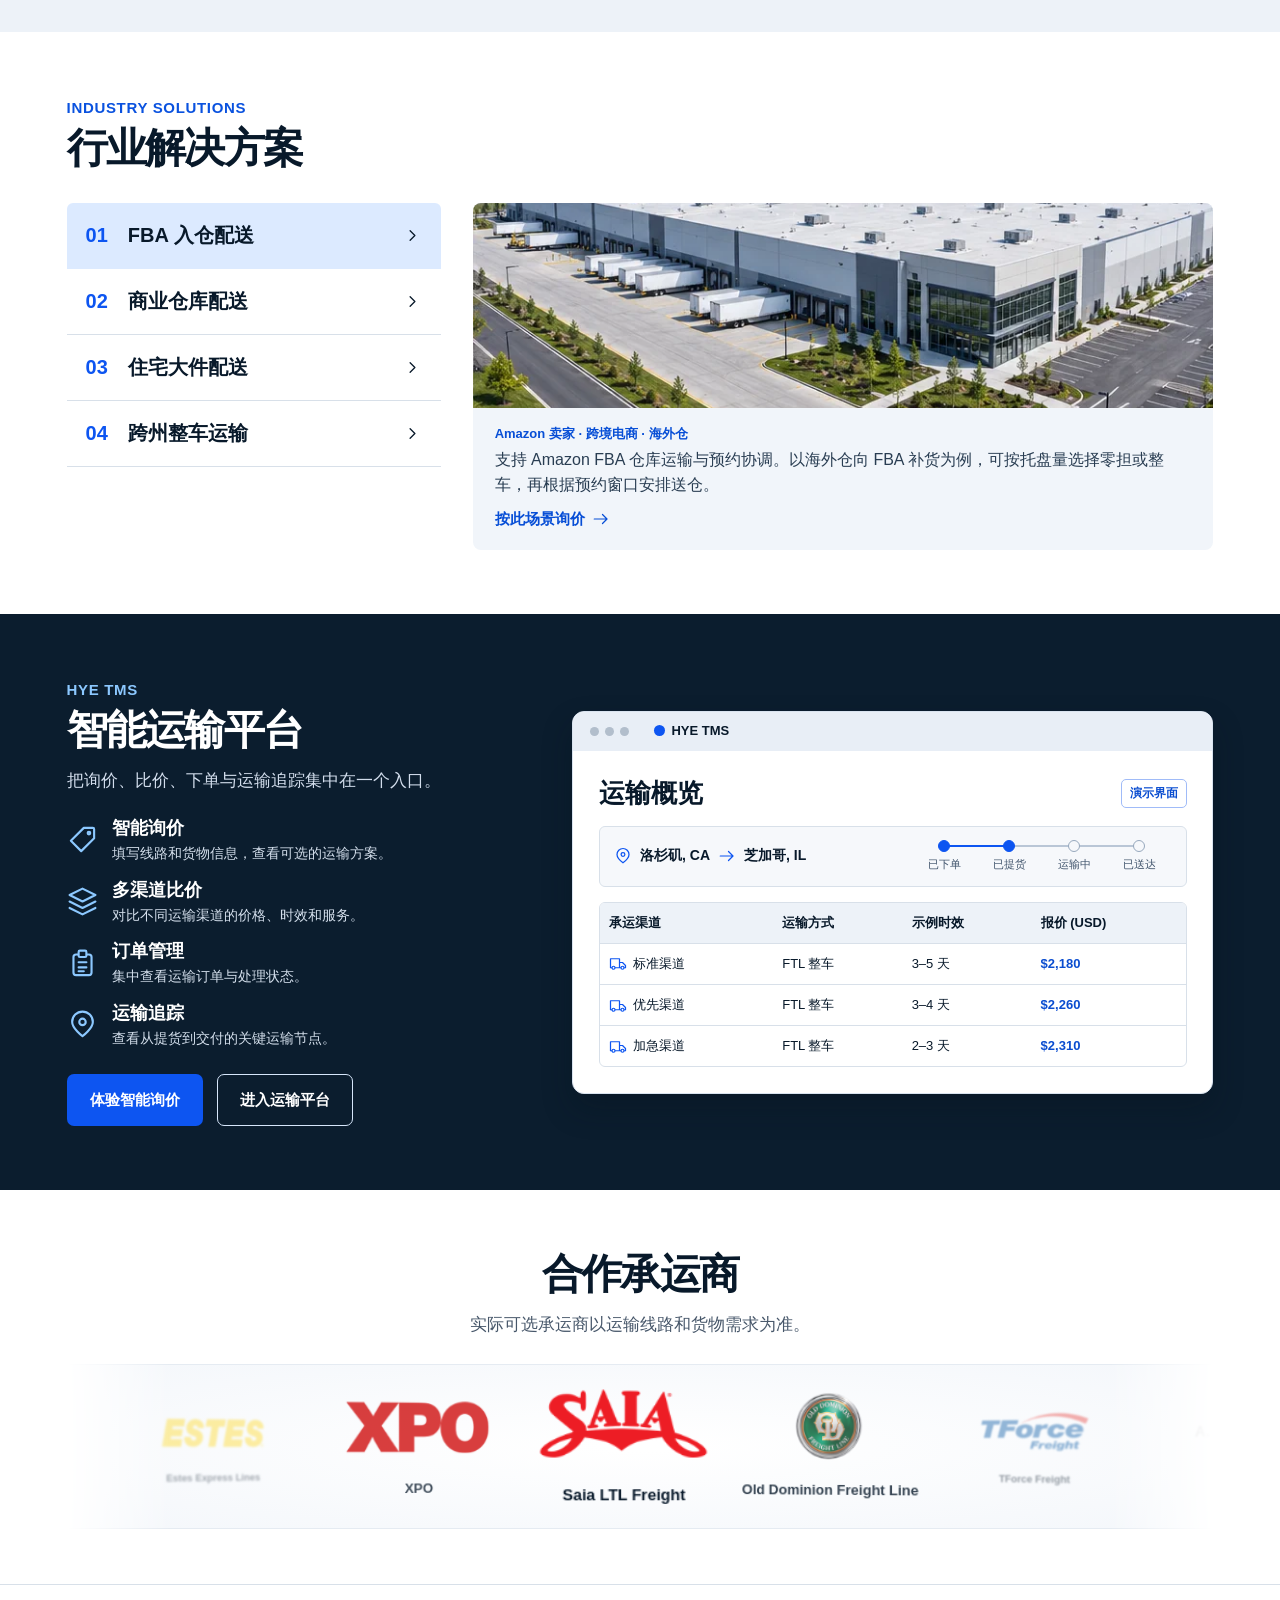
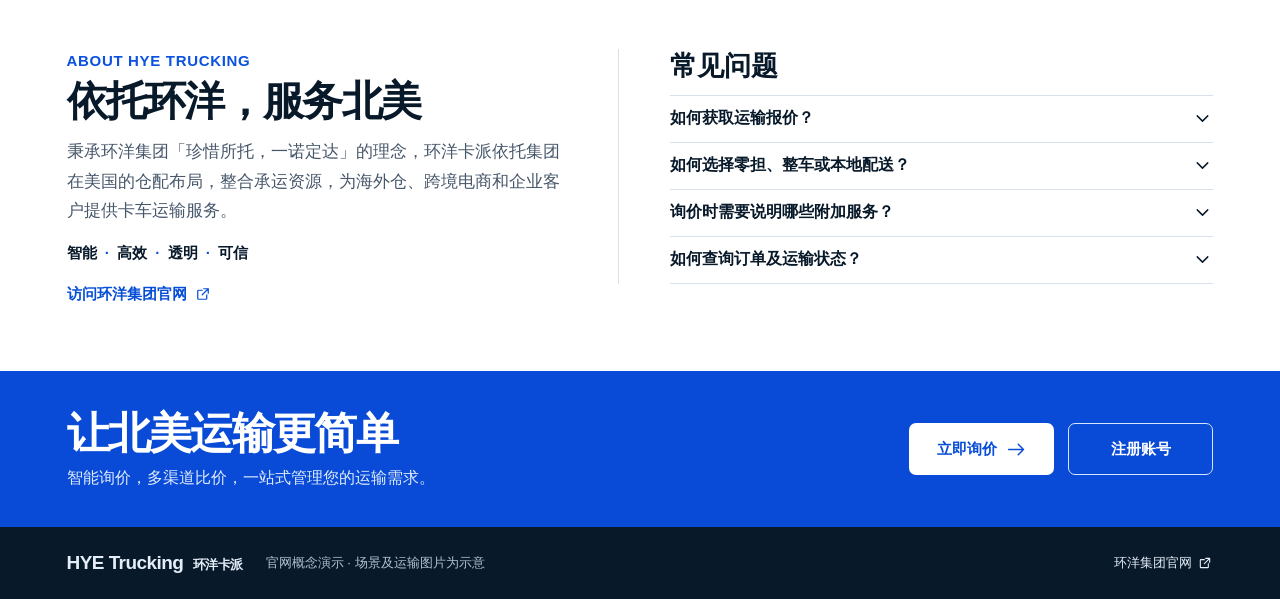
==== commit 0cf16c62: "Calculate road mileage in the shipping quote map" ====
--- a/index.html
+++ b/index.html
@@ -220,6 +220,12 @@
 .quote-preview { display: grid; align-content: start; gap: 7px; }
 .quote-preview h3 { font-size: 16px; }
 .quote-preview p { color: var(--muted); font-size: 13px; }
+.quote-mileage { display: flex; flex-wrap: wrap; align-items: center; gap: 6px 10px; }
+.quote-mileage .btn { min-height: 36px; padding: 6px 10px; font-size: 13px; }
+.quote-mileage .btn:disabled { color: var(--muted); background: var(--surface); border-color: var(--line); cursor: default; }
+.quote-mileage p { color: var(--ink); font-weight: 650; }
+.quote-mileage p:empty { display: none; }
+.quote-preview .route-credit a { text-decoration: underline; text-underline-offset: 2px; }
 .quote-map { height: 250px; isolation: isolate; overflow: hidden; border: 1px solid var(--line); border-radius: 8px; background: #eaf1f9; }
 .quote-map-pin { display: grid; place-items: center; border: 2px solid #fff; border-radius: 50%; background: #0e56ef; color: #fff; font: 700 12px/1 system-ui,sans-serif; box-shadow: 0 1px 4px #06152266; }
 .quote-map-pin.destination { background: #087564; }
@@ -608,6 +614,7 @@
   <div class="modal-body" id="modal-body"></div>
 </dialog>
 <script src="./assets/leaflet/leaflet.js"></script>
+<script src="./assets/leaflet-routing-machine/leaflet-routing-machine.min.js"></script>
 <script>
 'use strict';
 
@@ -844,8 +851,12 @@
     '</button><button type="button" class="btn outline" data-sample>填入示例</button></div></form>' +
     '<section class="quote-preview" aria-labelledby="quote-map-title"><h3 id="quote-map-title">路线预览</h3>' +
     '<p id="quote-map-status" role="status">输入邮编后可在地图上查看起运地和目的地。</p>' +
+    '<div class="quote-mileage"><button type="button" class="btn outline" data-mileage disabled>计算公路里程</button>' +
+    '<p id="quote-mileage-status" role="status"></p></div>' +
     '<div class="quote-map" role="region" aria-labelledby="quote-map-title"></div>' +
-    '<p>地图使用邮编区域的参考点，虚线为两地直线示意。</p>' +
+    '<p>里程按邮编参考点及普通车辆路线估算。虚线为直线示意。</p>' +
+    '<p class="route-credit"><a href="https://routing.openstreetmap.de/about.html" target="_blank" rel="noopener noreferrer">路线服务：FOSSGIS / OSRM</a> · ' +
+    '<a href="https://www.openstreetmap.org/fixthemap" target="_blank" rel="noopener noreferrer">报告地图问题</a></p>' +
     '<p class="quote-map-tile-status" role="status" hidden></p></section></div>');
   const form = modalBody.querySelector('#quote-form');
   mountQuoteMap();
@@ -853,6 +864,16 @@
 }
 
 const usMapBounds = [[24, -126], [50, -66]];
+const mileageNumber = new Intl.NumberFormat('zh-CN', { maximumFractionDigits: 1 });
+const QuoteRoadRouter = window.L?.Routing?.OSRMv1?.extend({
+  buildRouteUrl(waypoints) {
+    // A single route with simplified geometry is enough for the mileage preview.
+    const coordinates = waypoints.map(({ latLng }) => latLng.lng + ',' + latLng.lat).join(';');
+    return this.options.serviceUrl + '/' + this.options.profile + '/' + coordinates +
+      '?overview=simplified&alternatives=false&steps=false&generate_hints=false';
+  }
+});
+let nextRouteRequestAt = 0;
 let zipLocations;
 function loadZipLocations() {
   // Representative coordinates from the U.S. Census Bureau's 2026 ZCTA Gazetteer.
@@ -888,14 +909,24 @@
   });
   tiles.on('loading', () => { tileStatus.hidden = true; });
   tiles.addTo(map);
-  quoteMap = { map, status, pins: L.layerGroup().addTo(map), revision: 0 };
+  quoteMap = {
+    map, status, pins: L.layerGroup().addTo(map), revision: 0,
+    mileageButton: modalBody.querySelector('[data-mileage]'),
+    mileageStatus: modalBody.querySelector('#quote-mileage-status'),
+    routeLine: L.polyline([], { color: '#0e56ef', weight: 3, interactive: false }).addTo(map),
+    routePoints: []
+  };
 }
 
 async function updateQuoteMap(form) {
   const preview = quoteMap;
   if (!preview) return;
   const revision = ++preview.revision;
-  const { map, status, pins } = preview;
+  const { map, status, pins, routeLine, mileageButton, mileageStatus } = preview;
+  preview.routePoints = [];
+  routeLine.setLatLngs([]);
+  mileageButton.disabled = true;
+  mileageStatus.textContent = QuoteRoadRouter ? '' : '公路里程功能暂时无法加载。';
   const endpoints = [
     { zip: form.elements.origin.value, label: '起运地', letter: 'A', style: 'origin' },
     { zip: form.elements.destination.value, label: '目的地', letter: 'B', style: 'destination' }
@@ -920,7 +951,11 @@
   const points = found.map(endpoint => locations[endpoint.zip]);
   const samePoint = points.length === 2 && L.latLng(points[0]).equals(points[1]);
   if (points.length === 2 && !samePoint) {
-    L.polyline(points, { color: '#0e56ef', weight: 3, dashArray: '6 6', interactive: false }).addTo(pins);
+    routeLine.setLatLngs(points).setStyle({ dashArray: '6 6', weight: 3 });
+    preview.routePoints = points;
+    mileageButton.disabled = !QuoteRoadRouter;
+  } else if (samePoint) {
+    mileageStatus.textContent = '两个邮编参考点重合，需具体地址才能估算里程。';
   }
   for (const [index, endpoint] of found.entries()) {
     if (samePoint && index === 1) break;
@@ -937,6 +972,38 @@
   const summary = found.map(endpoint => endpoint.letter + ' ' + endpoint.label + ' ' + endpoint.zip).join(' · ');
   const unavailable = missing.map(endpoint => endpoint.label + ' ' + endpoint.zip).join('、');
   status.textContent = [summary, unavailable && '暂无位置：' + unavailable].filter(Boolean).join('。');
+}
+
+function calculateQuoteMileage() {
+  const preview = quoteMap;
+  if (!preview || preview.mileageButton.disabled) return;
+  const { revision, routePoints, mileageButton, mileageStatus, routeLine, map } = preview;
+  if (Date.now() < nextRouteRequestAt) {
+    mileageStatus.textContent = '请稍等一秒再计算。';
+    return;
+  }
+  nextRouteRequestAt = Date.now() + 1000;
+  mileageButton.disabled = true;
+  mileageStatus.textContent = '正在计算公路里程…';
+  const router = new QuoteRoadRouter({
+    serviceUrl: 'https://routing.openstreetmap.de/routed-car/route/v1',
+    profile: 'driving', useHints: false, timeout: 12000
+  });
+  const waypoints = routePoints.map(point => L.Routing.waypoint(L.latLng(point)));
+  router.route(waypoints, (error, routes) => {
+    if (quoteMap !== preview || revision !== preview.revision || !dialog.open) return;
+    const route = routes?.[0];
+    const meters = route?.summary.totalDistance;
+    if (error || !Number.isFinite(meters) || meters <= 0 || route.coordinates.length < 2) {
+      mileageButton.disabled = false;
+      mileageStatus.textContent = '暂未找到可用公路路线，请核对邮编或稍后重试。';
+      return;
+    }
+    routeLine.setLatLngs(route.coordinates).setStyle({ dashArray: null, weight: 4 });
+    map.fitBounds(L.latLngBounds(routePoints).extend(routeLine.getBounds()), { padding: [32, 32], maxZoom: 11, animate: false });
+    mileageStatus.textContent = '约 ' + mileageNumber.format(meters / 1609.344) + ' 英里（' +
+      mileageNumber.format(meters / 1000) + ' 公里）';
+  });
 }
 
 const channels = ['标准渠道', '优先渠道', '加急渠道'];
@@ -1054,7 +1121,8 @@
     form.elements.weight.value = mode === 'FTL' ? '3800' : '800';
     form.querySelector('.form-message').textContent = '';
     updateQuoteMap(form);
-  } else if (data.edit !== undefined) showQuote(draft.mode, [], draft);
+  } else if (data.mileage !== undefined) calculateQuoteMileage();
+  else if (data.edit !== undefined) showQuote(draft.mode, [], draft);
   else if (data.rates !== undefined) showRates();
   else if (data.rate !== undefined) showReview(Number(data.rate));
   else if (data.book !== undefined) createOrder(Number(data.book));
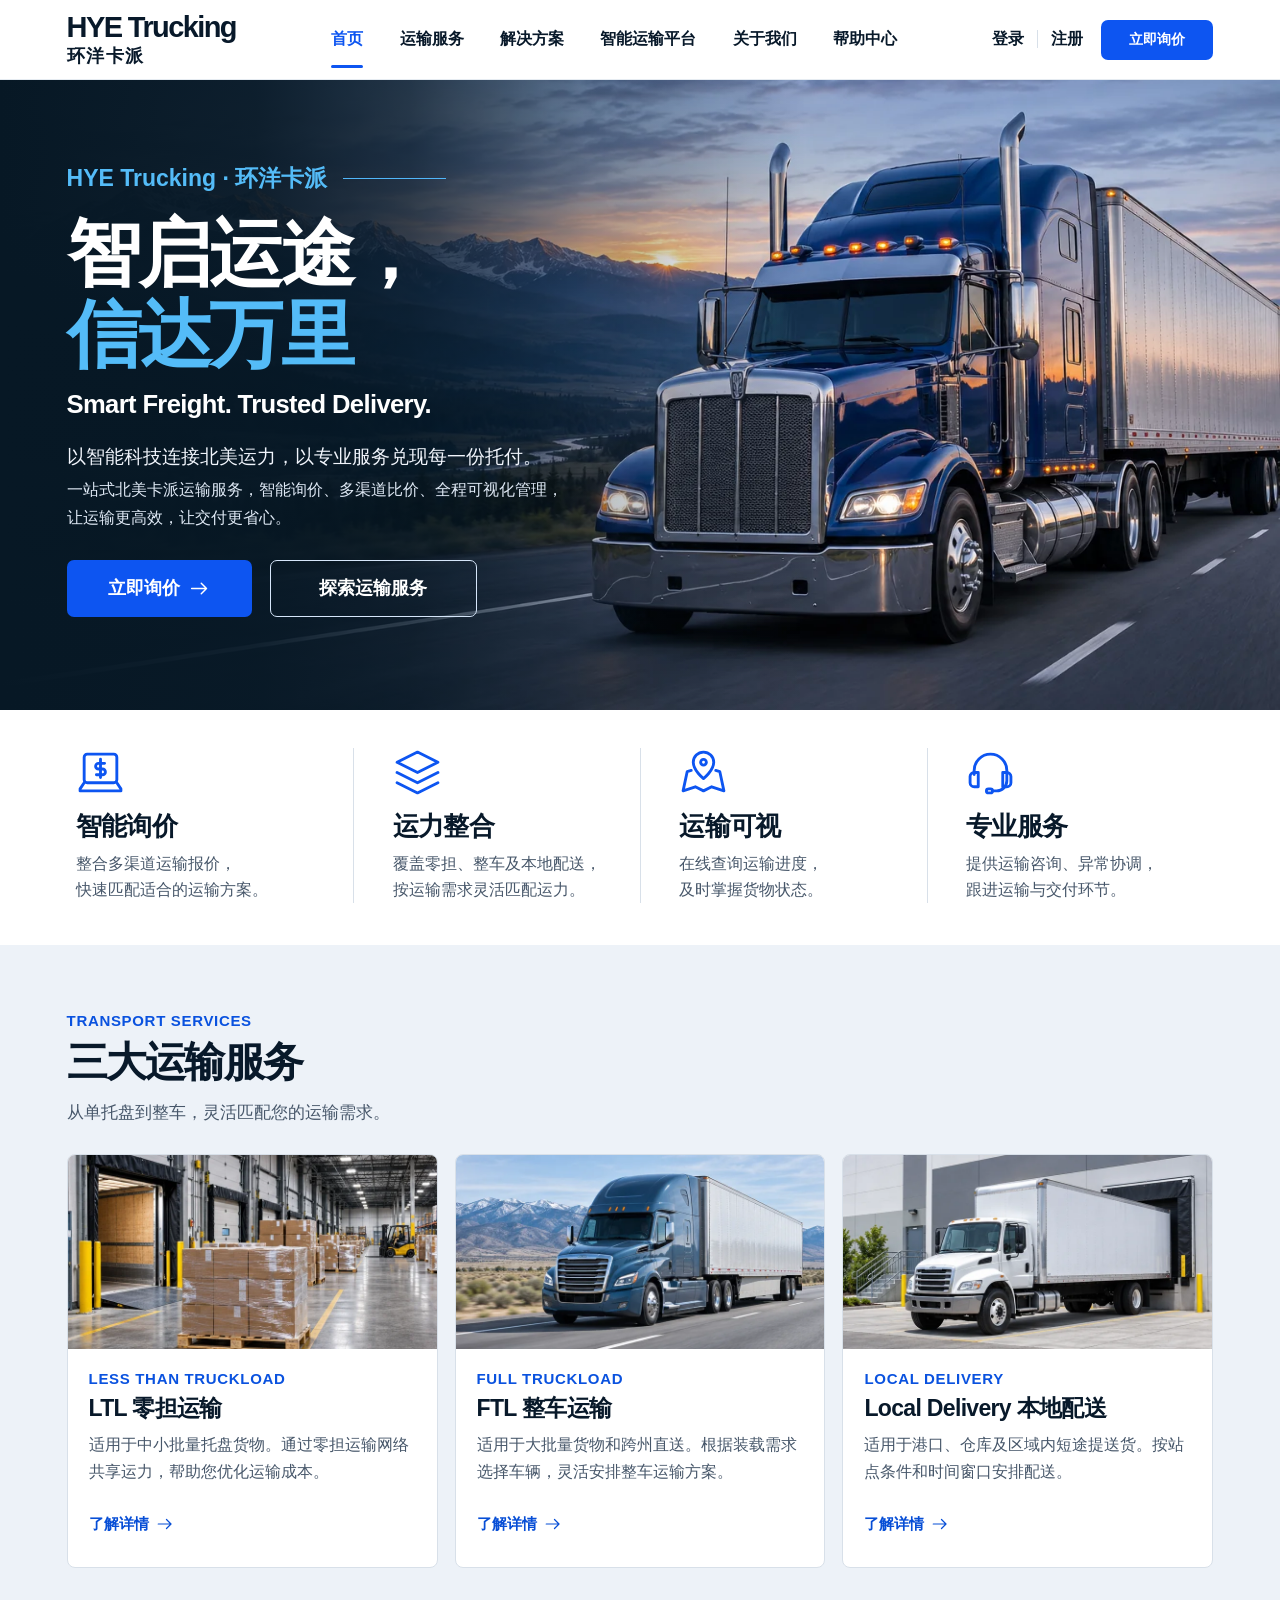
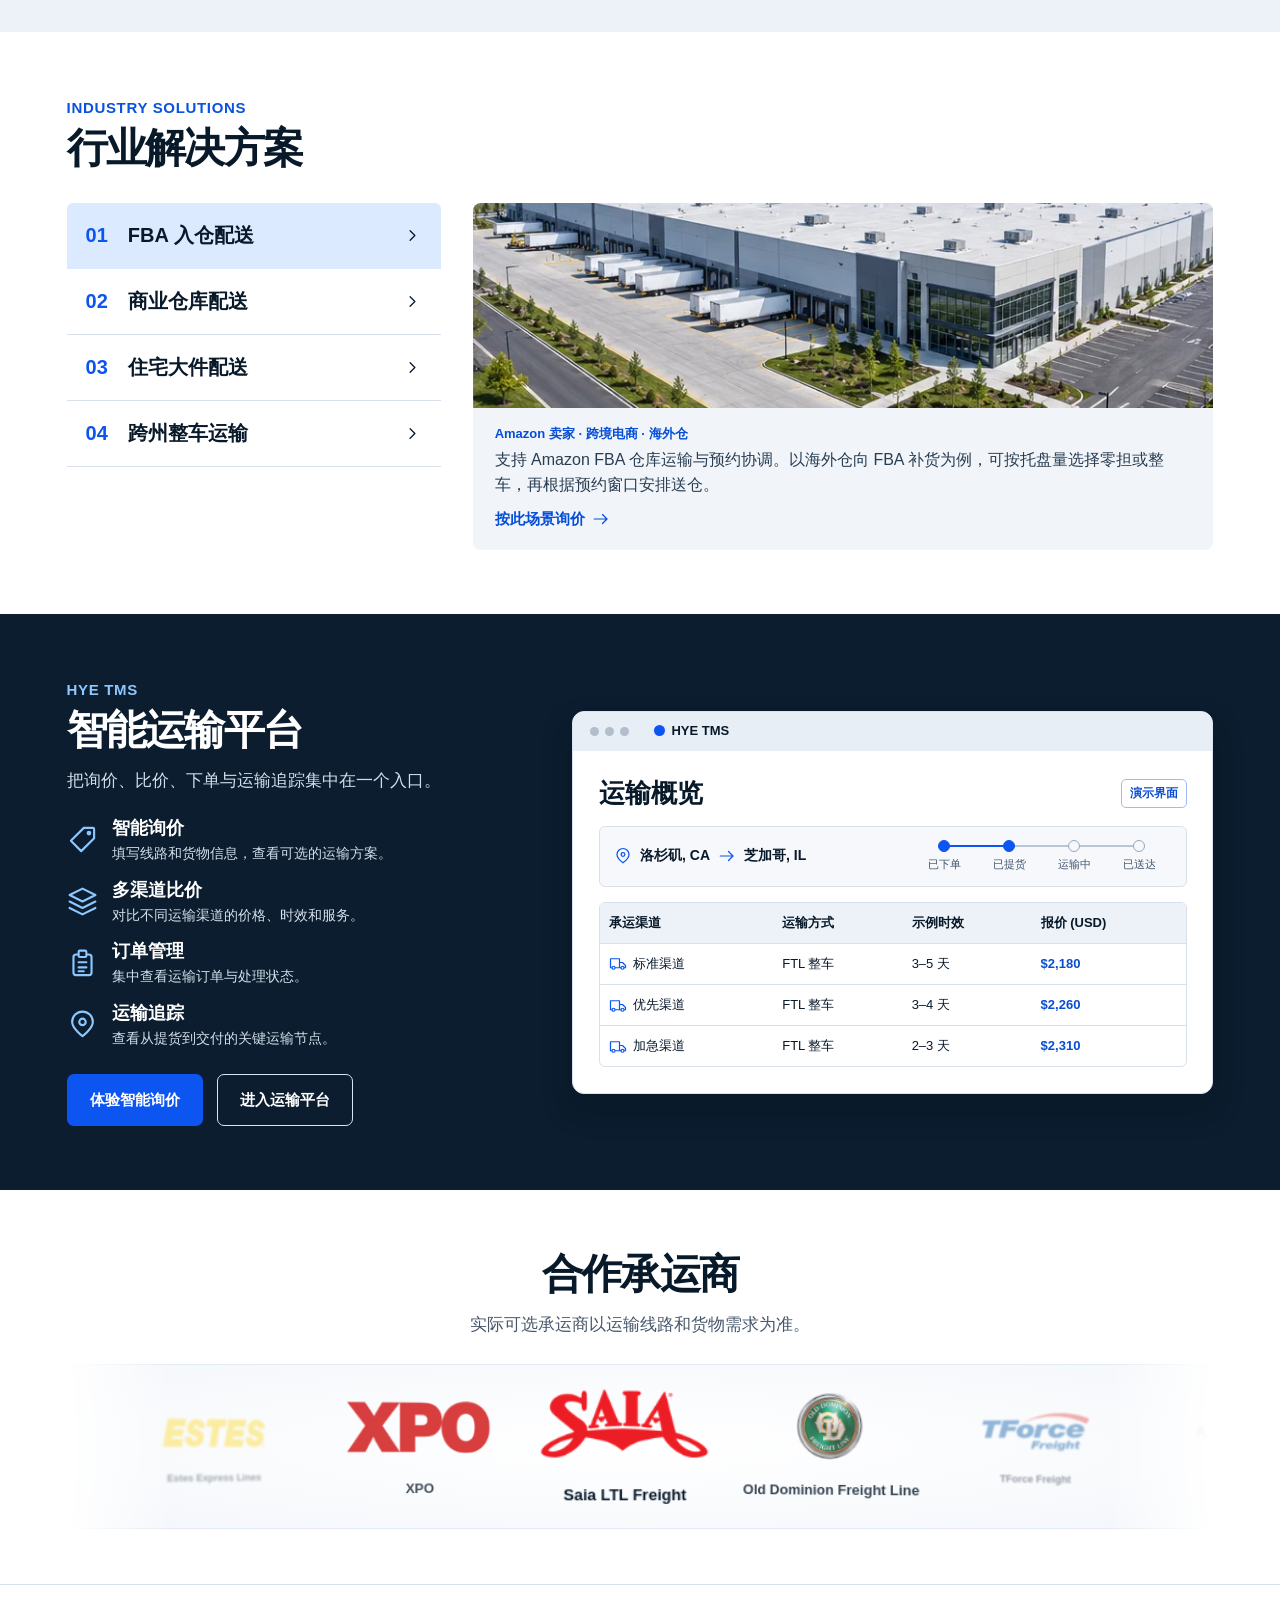
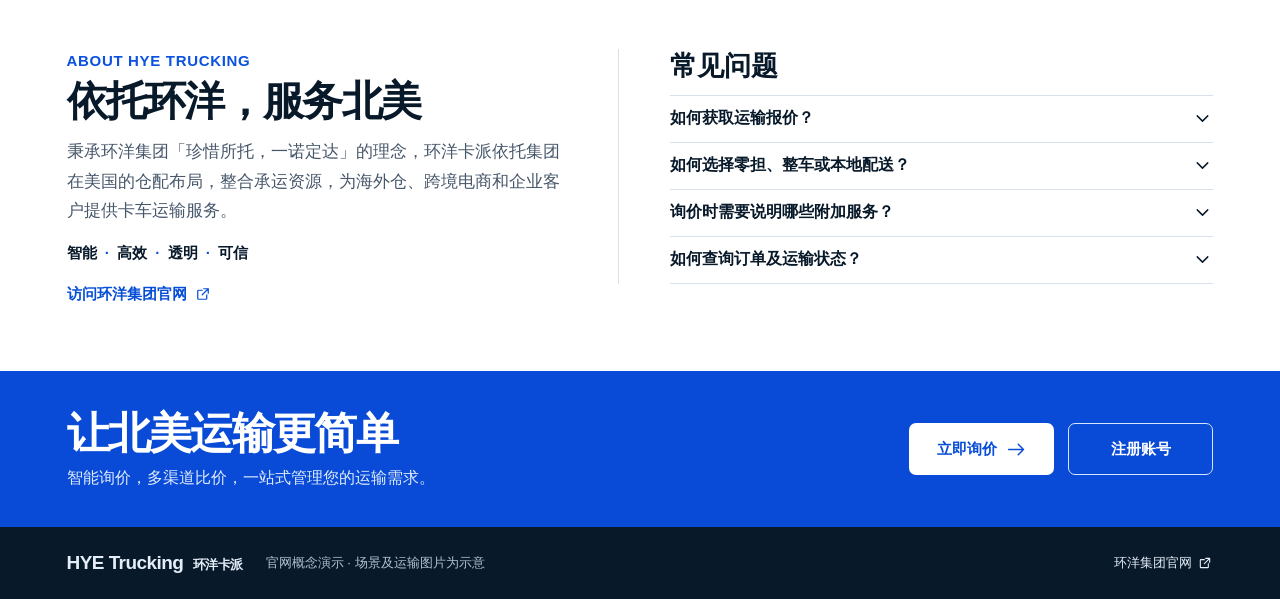
==== commit 67129423: "Add HYE Trucking customer OMS demo" ====
--- a/index.html
+++ b/index.html
@@ -417,7 +417,7 @@
           <li><svg class="ico" aria-hidden="true"><use href="#clipboard"/></svg><div><strong>订单管理</strong><p>集中查看运输订单与处理状态。</p></div></li>
           <li><svg class="ico" aria-hidden="true"><use href="#pin"/></svg><div><strong>运输追踪</strong><p>查看从提货到交付的关键运输节点。</p></div></li>
         </ul>
-        <div class="buttons"><button class="btn primary" type="button" data-quote>体验智能询价</button><button class="btn light-outline" type="button" data-portal>进入运输平台</button></div>
+        <div class="buttons"><button class="btn primary" type="button" data-quote>体验智能询价</button><a class="btn light-outline" href="oms/">进入运输平台</a></div>
       </div>
       <div class="platform-preview">
         <div class="preview-bar"><div class="window-dots" aria-hidden="true"><i></i><i></i><i></i></div><b>HYE TMS</b></div>
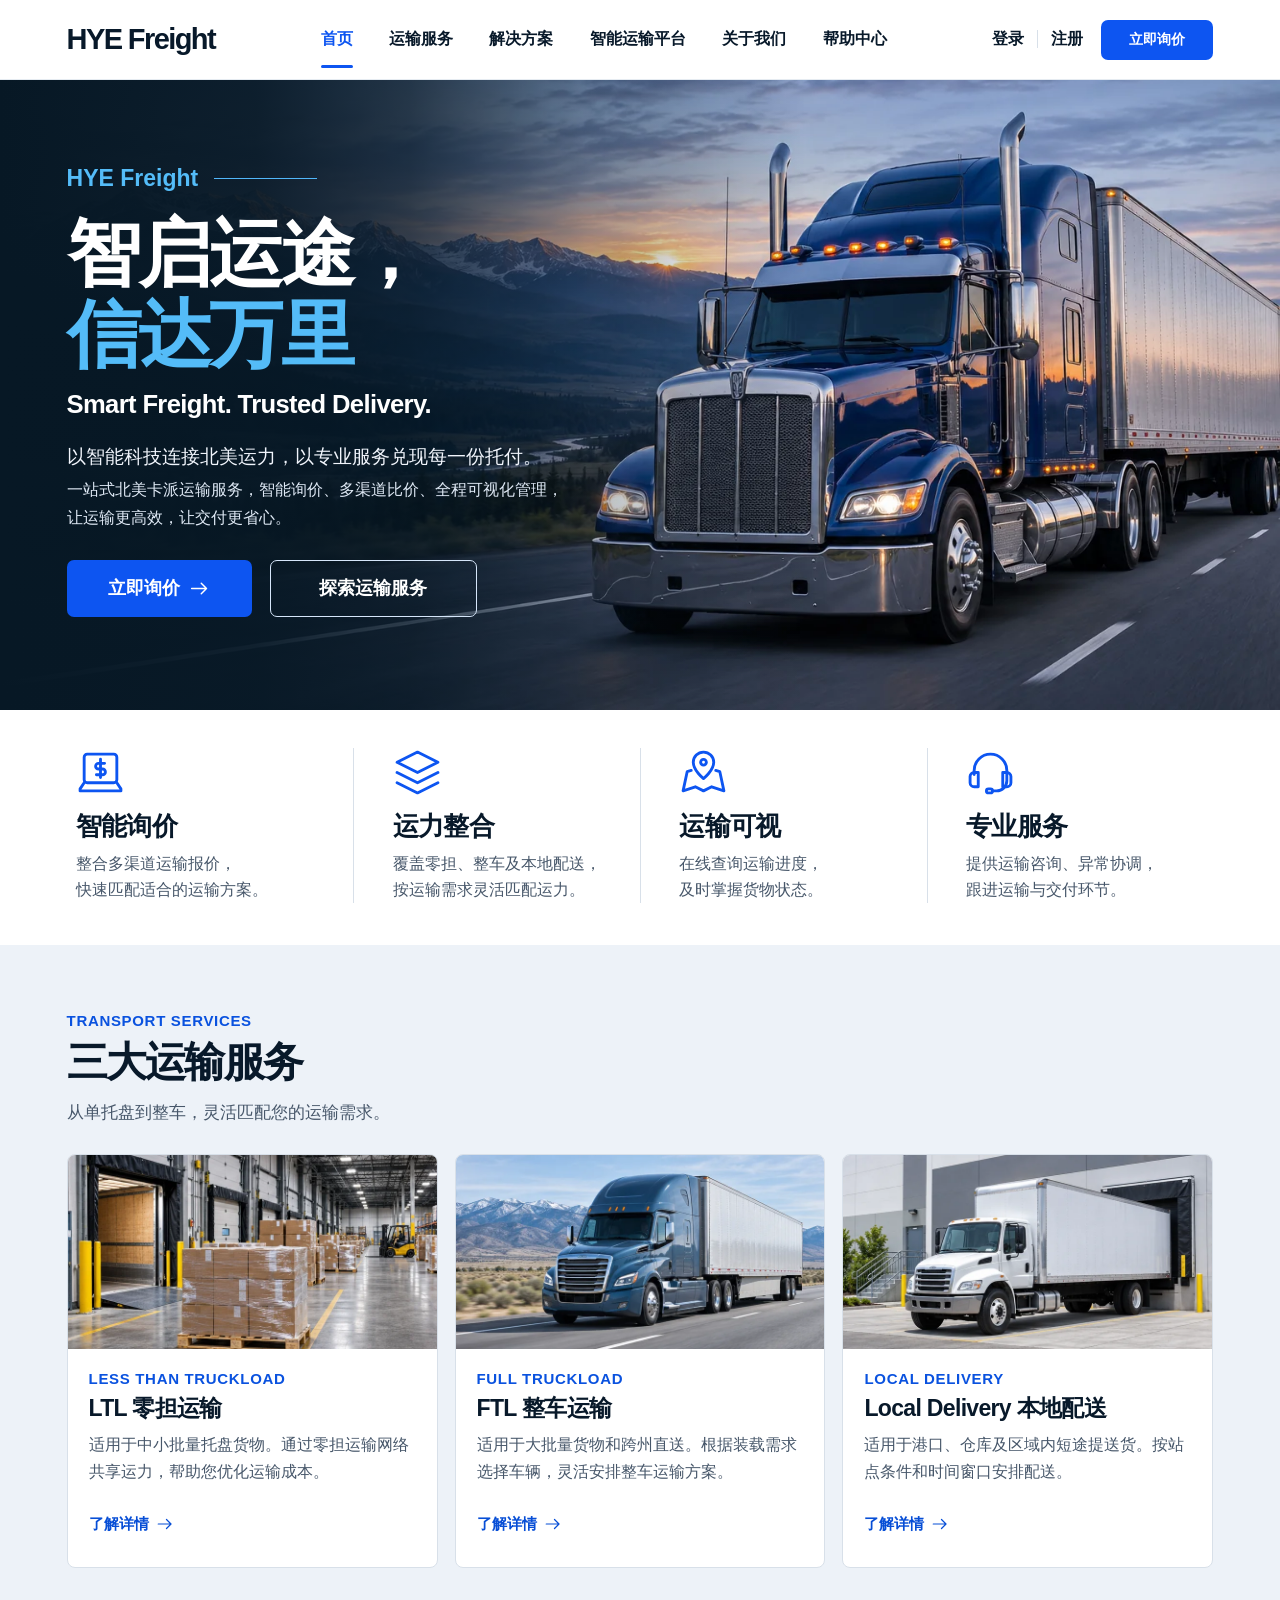
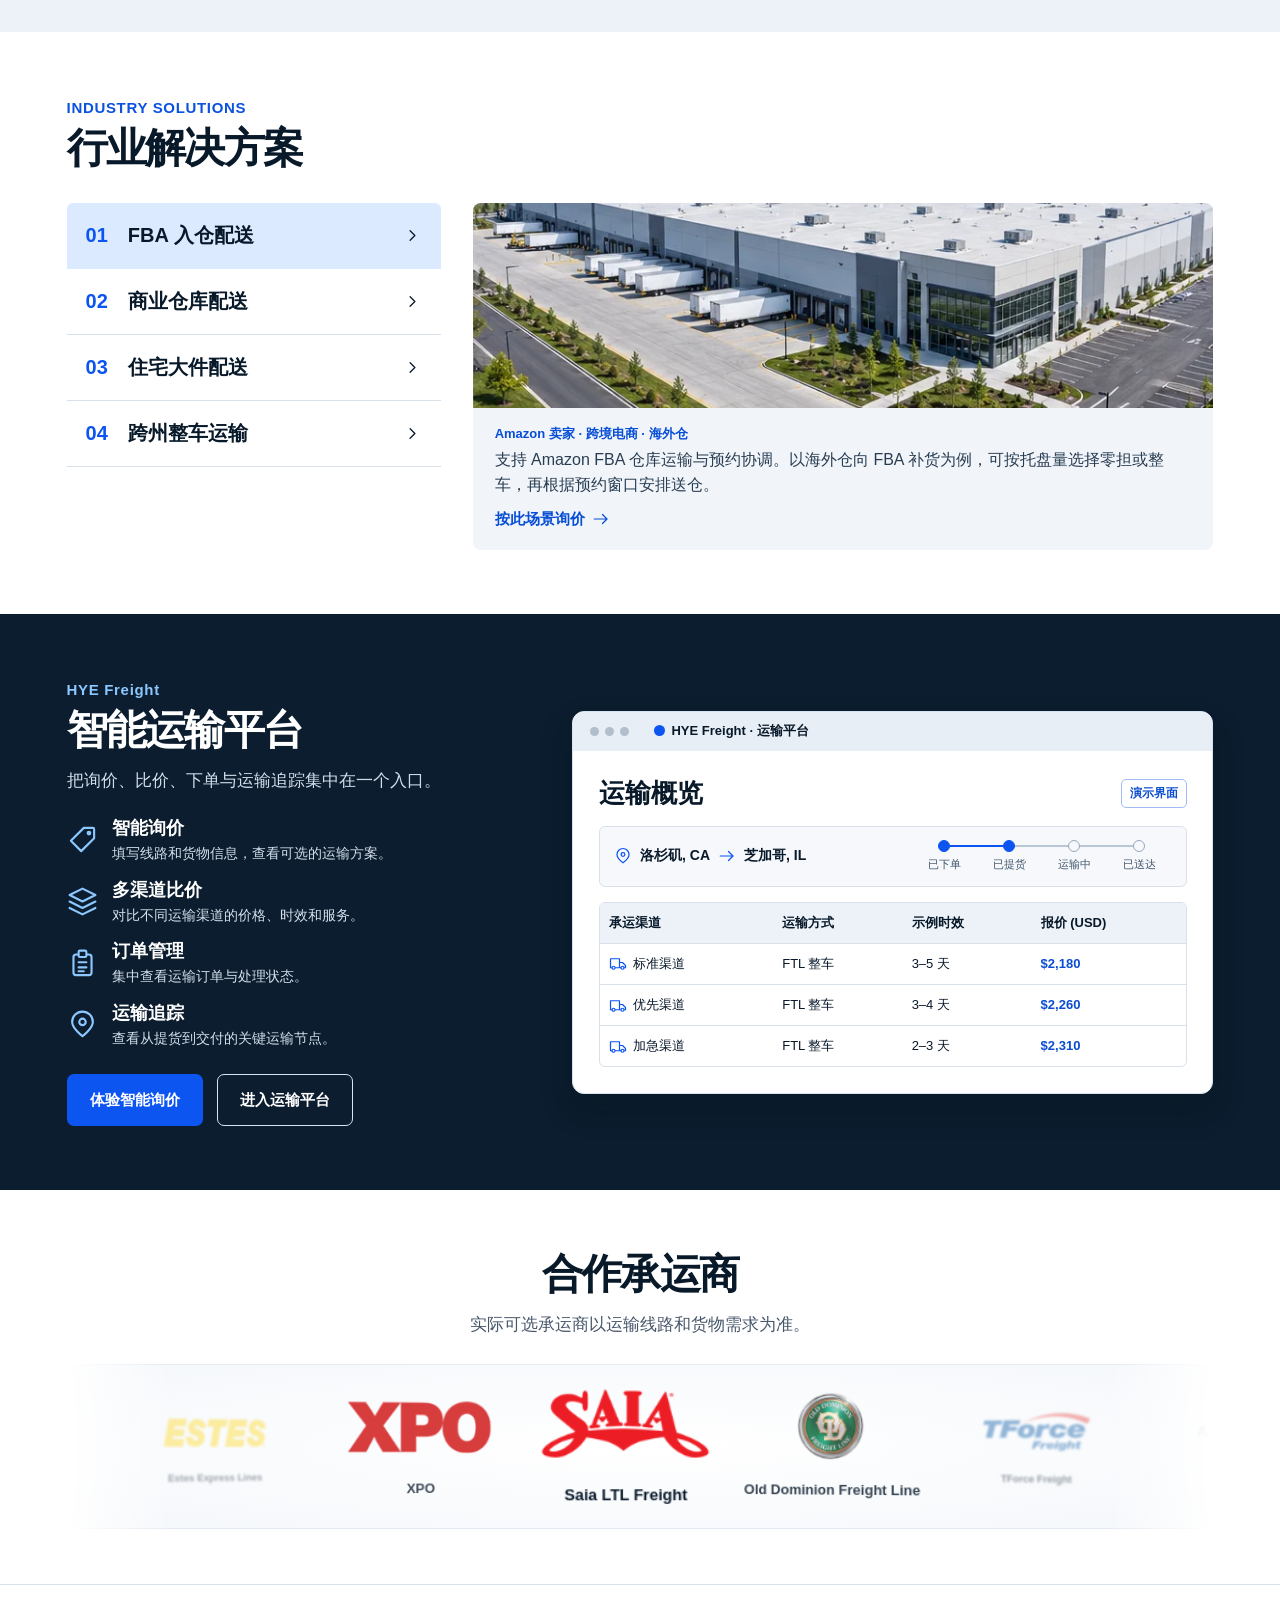
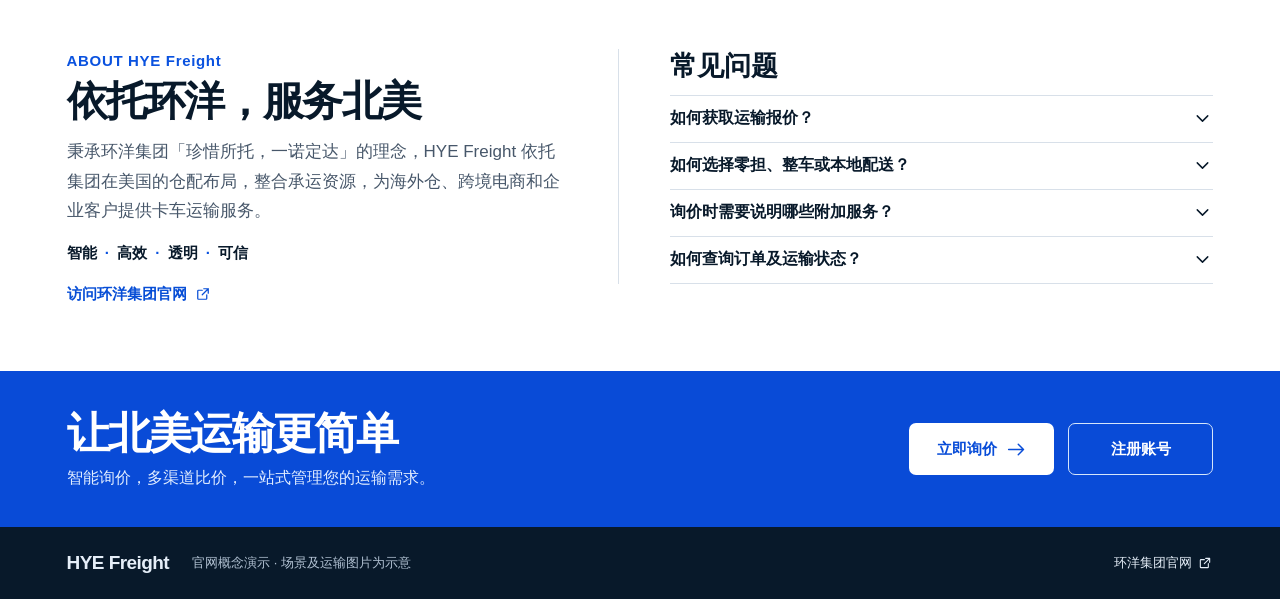
==== commit 89625b56: "Unify website and customer portal branding as HYE Freight" ====
--- a/index.html
+++ b/index.html
@@ -3,9 +3,9 @@
 <head>
 <meta charset="utf-8">
 <meta name="viewport" content="width=device-width, initial-scale=1">
-<meta name="description" content="环洋卡派 HYE Trucking 北美货运服务演示。探索 LTL 零担、FTL 整车及 Local Delivery 本地配送，体验在线询价、比价、订单管理和运输追踪。">
+<meta name="description" content="HYE Freight 北美货运服务演示。探索 LTL 零担、FTL 整车及 Local Delivery 本地配送，体验在线询价、比价、订单管理和运输追踪。">
 <meta name="theme-color" content="#08192a">
-<title>环洋卡派 HYE Trucking | 北美零担、整车与本地配送</title>
+<title>HYE Freight | 北美零担、整车与本地配送</title>
 <link rel="icon" href="data:image/svg+xml,%3Csvg xmlns='http://www.w3.org/2000/svg' viewBox='0 0 64 64'%3E%3Crect width='64' height='64' rx='12' fill='%230e56ef'/%3E%3Cpath d='M19 16h8v12h10V16h8v32h-8V36H27v12h-8z' fill='white'/%3E%3C/svg%3E">
 <link rel="stylesheet" href="./assets/leaflet/leaflet.css">
 <style>
@@ -46,7 +46,6 @@
 .header-inner { display: flex; align-items: center; justify-content: space-between; gap: 24px; min-height: 79px; }
 .brand { display: grid; line-height: 1.08; flex-shrink: 0; font-weight: 850; }
 .brand span { font-size: 29px; letter-spacing: -.055em; }
-.brand small { font-size: 18px; margin-top: 4px; letter-spacing: .09em; }
 .nav { display: flex; align-items: center; gap: clamp(17px, 2.85vw, 46px); }
 .nav > a { display: grid; align-items: center; height: 78px; position: relative; white-space: nowrap; font-size: 16px; font-weight: 650; }
 .nav a:hover,.nav a[aria-current] { color: var(--blue); }
@@ -128,6 +127,7 @@
 .platform { background: var(--panel-bg); color: #fff; }
 .platform-grid { display: grid; grid-template-columns: .83fr 1.17fr; gap: clamp(26px,4vw,61px); align-items: center; }
 .platform .section-en,.platform-features .ico { color: #8cc8ff; }
+.section-en .brand-name,.platform .section-en,.modal-head .section-en { text-transform: none; }
 .platform .section-intro { color: #d2ddec; }
 .platform-features { display: grid; gap: 12px; padding: 0; margin: 19px 0 25px; list-style: none; }
 .platform-features li { display: flex; gap: 14px; align-items: center; }
@@ -191,7 +191,6 @@
 .footer { background: var(--ink); color: #e5eef8; font-size: 13px; }
 .footer-inner { display: flex; flex-wrap: wrap; align-items: center; gap: 13px 23px; min-height: 72px; padding-block: 16px; }
 .footer-brand { font-size: 19px; font-weight: 760; letter-spacing: -.03em; }
-.footer-brand span { font-size: 13px; margin-left: 5px; }
 .footer p { color: #b1c1d2; }
 .footer-inner > a:last-child { margin-left: auto; }
 .footer-inner .ico { width: 16px; height: 16px; margin-left: 5px; }
@@ -258,7 +257,6 @@
   .nav { gap: 16px; }
   .nav > a,.account button { font-size: 14px; }
   .brand span { font-size: 25px; }
-  .brand small { font-size: 16px; }
   .header-actions,.account { gap: 11px; }
   .hero-caption { font-size: 17px; }
 }
@@ -282,7 +280,6 @@
   .account { display: none; }
   .mobile-account { display: flex !important; gap: 22px; padding-top: 8px; }
   .brand span { font-size: 22px; }
-  .brand small { font-size: 13px; }
   .hero { background-image: linear-gradient(90deg,#071825ec,#071825b7 45%,#07182522),linear-gradient(0deg,#071825 0%,#07182504 90%),var(--hero-photo); background-position: 65% 50%; background-size: cover; background-repeat: no-repeat; }
   .hero-inner { min-height: 580px; padding-block: 49px; }
   .hero-brand { font-size: 15px; margin-bottom: 12px; }
@@ -352,7 +349,7 @@
 </svg>
 <header class="site-header">
   <div class="wrap header-inner">
-    <a href="#home" class="brand" aria-label="HYE Trucking 环洋卡派 首页"><span>HYE Trucking</span><small>环洋卡派</small></a>
+    <a href="#home" class="brand" aria-label="HYE Freight 首页"><span>HYE Freight</span></a>
     <nav id="nav" class="nav" aria-label="网站导航">
       <a href="#home" aria-current="location">首页</a><a href="#services">运输服务</a><a href="#solutions">解决方案</a><a href="#platform">智能运输平台</a><a href="#about">关于我们</a><a href="#help">帮助中心</a>
       <div class="mobile-account"><button type="button" data-account="login">登录</button><button type="button" data-account="register">注册</button></div>
@@ -364,7 +361,7 @@
 <main id="main">
   <section class="hero" aria-labelledby="hero-title">
     <div class="wrap hero-inner">
-      <p class="hero-brand">HYE Trucking · 环洋卡派</p>
+      <p class="hero-brand">HYE Freight</p>
       <h1 id="hero-title">智启运途，<br><span>信达万里</span></h1>
       <p class="hero-en" lang="en">Smart Freight. Trusted Delivery.</p>
       <p class="hero-caption">以智能科技连接北美运力，以专业服务兑现每一份托付。</p>
@@ -410,7 +407,7 @@
   <section id="platform" class="section platform">
     <div class="wrap platform-grid">
       <div>
-        <p class="section-en" lang="en">HYE TMS</p><h2 class="section-title">智能运输平台</h2><p class="section-intro">把询价、比价、下单与运输追踪集中在一个入口。</p>
+        <p class="section-en" lang="en">HYE Freight</p><h2 class="section-title">智能运输平台</h2><p class="section-intro">把询价、比价、下单与运输追踪集中在一个入口。</p>
         <ul class="platform-features">
           <li><svg class="ico" aria-hidden="true"><use href="#tag"/></svg><div><strong>智能询价</strong><p>填写线路和货物信息，查看可选的运输方案。</p></div></li>
           <li><svg class="ico" aria-hidden="true"><use href="#layers"/></svg><div><strong>多渠道比价</strong><p>对比不同运输渠道的价格、时效和服务。</p></div></li>
@@ -420,7 +417,7 @@
         <div class="buttons"><button class="btn primary" type="button" data-quote>体验智能询价</button><a class="btn light-outline" href="oms/">进入运输平台</a></div>
       </div>
       <div class="platform-preview">
-        <div class="preview-bar"><div class="window-dots" aria-hidden="true"><i></i><i></i><i></i></div><b>HYE TMS</b></div>
+        <div class="preview-bar"><div class="window-dots" aria-hidden="true"><i></i><i></i><i></i></div><b>HYE Freight · 运输平台</b></div>
         <div class="preview-body">
           <div class="preview-heading"><h3>运输概览</h3><span class="demo-badge">演示界面</span></div>
           <div class="preview-route"><div><svg class="ico" aria-hidden="true"><use href="#pin"/></svg><b>洛杉矶, CA</b><svg class="ico" aria-hidden="true"><use href="#arrow"/></svg><b>芝加哥, IL</b></div><ol class="timeline" aria-label="示例进度：已提货"><li class="done">已下单</li><li class="done">已提货</li><li>运输中</li><li>已送达</li></ol></div>
@@ -586,8 +583,8 @@
   <section class="section trust" aria-label="集团背景与帮助中心">
     <div class="wrap trust-grid">
       <div id="about">
-        <p class="section-en" lang="en">About HYE Trucking</p><h2 class="section-title">依托环洋，服务北美</h2>
-        <p class="section-intro">秉承环洋集团「珍惜所托，一诺定达」的理念，环洋卡派依托集团在美国的仓配布局，整合承运资源，为海外仓、跨境电商和企业客户提供卡车运输服务。</p>
+        <p class="section-en" lang="en">About <span class="brand-name">HYE Freight</span></p><h2 class="section-title">依托环洋，服务北美</h2>
+        <p class="section-intro">秉承环洋集团「珍惜所托，一诺定达」的理念，HYE Freight 依托集团在美国的仓配布局，整合承运资源，为海外仓、跨境电商和企业客户提供卡车运输服务。</p>
         <p class="values">智能 <span>·</span> 高效 <span>·</span> 透明 <span>·</span> 可信</p>
         <a class="text-link" href="https://www.hyexp.net/" target="_blank" rel="noopener noreferrer">访问环洋集团官网<svg class="ico" aria-hidden="true"><use href="#external"/></svg></a>
       </div>
@@ -607,7 +604,7 @@
     </div>
   </section>
 </main>
-<footer class="footer"><div class="wrap footer-inner"><a class="footer-brand" href="#home">HYE Trucking <span>环洋卡派</span></a><p>官网概念演示 · 场景及运输图片为示意</p><a href="https://www.hyexp.net/" target="_blank" rel="noopener noreferrer">环洋集团官网<svg class="ico" aria-hidden="true"><use href="#external"/></svg></a></div></footer>
+<footer class="footer"><div class="wrap footer-inner"><a class="footer-brand" href="#home">HYE Freight</a><p>官网概念演示 · 场景及运输图片为示意</p><a href="https://www.hyexp.net/" target="_blank" rel="noopener noreferrer">环洋集团官网<svg class="ico" aria-hidden="true"><use href="#external"/></svg></a></div></footer>
 
 <dialog class="modal" id="modal" aria-labelledby="modal-title">
   <div class="modal-head"><div><p class="section-en" id="modal-label"></p><h2 id="modal-title" tabindex="-1"></h2></div><button type="button" class="icon-btn" data-close aria-label="关闭弹窗"><svg class="ico" aria-hidden="true"><use href="#close"/></svg></button></div>
@@ -838,7 +835,7 @@
     '<option value="' + key + '"' + (values.mode === key ? ' selected' : '') + '>' + value.title + '</option>').join('');
   const addOnInputs = addOns.map(value =>
     '<label><input type="checkbox" name="addOn" value="' + value + '"' + (values.addOns.includes(value) ? ' checked' : '') + '> ' + value + '</label>').join('');
-  showModal('HYE TMS · 询价演示', '获取运输报价',
+  showModal('HYE Freight · 询价演示', '获取运输报价',
     '<p class="modal-lead">使用美国邮编和货物信息体验比价。报价和时效均为模拟数据。</p>' +
     '<div class="quote-layout"><form id="quote-form"><div class="form-grid">' +
     '<label class="full">运输方式<select name="mode" required>' + modeOptions + '</select></label>' +
@@ -1009,7 +1006,7 @@
 const channels = ['标准渠道', '优先渠道', '加急渠道'];
 const windows = { LTL: ['4–6 天', '3–5 天', '2–4 天'], FTL: ['3–5 天', '3–4 天', '2–3 天'], Local: ['1–2 天', '1 天', '当天'] };
 const statuses = ['已下单', '已提货', '运输中', '已送达'];
-const officialTms = '<a class="btn outline" href="https://tms.hyexp.net/" target="_blank" rel="noopener noreferrer">打开正式 HYE TMS' + icon('external') + '</a>';
+const officialTms = '<a class="btn outline" href="https://tms.hyexp.net/" target="_blank" rel="noopener noreferrer">打开正式运输平台' + icon('external') + '</a>';
 const usd = new Intl.NumberFormat('en-US', { style: 'currency', currency: 'USD', maximumFractionDigits: 0 });
 function compareRates(shipment) {
   const base = { LTL: 170, FTL: 1150, Local: 130 }[shipment.mode];
@@ -1026,7 +1023,7 @@
 }
 function showRates() {
   rates = compareRates(draft);
-  showModal('HYE TMS · 比价演示', '比较运输方案', '<p class="modal-lead">以下为 USD 模拟报价及演示时效。</p>' + routeSummary(draft) +
+  showModal('HYE Freight · 比价演示', '比较运输方案', '<p class="modal-lead">以下为 USD 模拟报价及演示时效。</p>' + routeSummary(draft) +
     '<ul class="rate-list">' + rates.map((rate, index) => '<li><div><b>' + rate.name + '</b><p>示例时效 ' + rate.days +
     '</p></div><div class="rate-actions"><strong>' + usd.format(rate.price) + '</strong><button class="btn outline small" data-rate="' +
     index + '" aria-label="选择' + rate.name + '">选择</button></div></li>').join('') +
@@ -1056,7 +1053,7 @@
 
 function showReview(rateIndex) {
   const rate = rates[rateIndex];
-  showModal('HYE TMS · 下单演示', '确认模拟订单',
+  showModal('HYE Freight · 下单演示', '确认模拟订单',
     '<p class="modal-lead">确认后将在本机创建一条演示订单，供您体验管理与追踪。</p>' + routeSummary(draft) +
     '<div class="route-summary"><strong>' + rate.name + ' · ' + usd.format(rate.price) + ' USD</strong><small>示例时效 ' + rate.days +
     '</small></div><div class="buttons"><button class="btn primary" data-book="' + rateIndex +
@@ -1067,14 +1064,14 @@
   const order = { id, step: 0, shipment: draft, rate: rates[rateIndex] };
   orders.unshift(order);
   saveOrders();
-  showModal('HYE TMS · 订单演示', '演示订单已创建',
+  showModal('HYE Freight · 订单演示', '演示订单已创建',
     '<span class="confirm-icon">' + icon('check') + '</span><p class="modal-lead">订单编号 <strong>' + id +
     '</strong>。您可以在运输平台查看这条订单。</p><div class="buttons"><button class="btn primary" data-track="' + id +
     '">查看追踪</button><button class="btn outline" data-portal>查看订单列表</button></div>');
 }
 function showPortal() {
   const list = [...orders, exampleOrder];
-  showModal('HYE TMS · 平台演示', '运输订单',
+  showModal('HYE Freight · 平台演示', '运输订单',
     '<p class="modal-lead">' + (demoAccount ? '已进入体验账号。' : '') + '查看本机演示订单，或打开示例订单体验运输追踪。</p><ul class="order-list">' +
     list.map(order => '<li><div><b>' + escapeHtml(order.id) + '</b><p>' + escapeHtml(order.shipment.origin) + icon('arrow') +
     escapeHtml(order.shipment.destination) + ' · ' + products[order.shipment.mode].title + '</p><span class="status-tag">' +
@@ -1085,7 +1082,7 @@
 function showTracking(id) {
   const order = [...orders, exampleOrder].find(item => item.id === id);
   if (!order) return;
-  showModal('HYE TMS · 追踪演示', '运输追踪',
+  showModal('HYE Freight · 追踪演示', '运输追踪',
     '<p class="modal-lead">演示订单 <strong>' + escapeHtml(order.id) + '</strong></p>' + routeSummary(order.shipment) +
     '<p>当前状态 <span class="status-tag">' + statuses[order.step] + '</span></p><ol class="track-list">' +
     statuses.map((status, index) => '<li data-complete="' + (index <= order.step) + '"' + (index === order.step ? ' aria-current="step"' : '') + '>' +
@@ -1095,7 +1092,7 @@
 }
 function showAccount(action) {
   const registering = action === 'register';
-  showModal('HYE TMS · 账号演示', registering ? '注册账号' : '登录运输平台',
+  showModal('HYE Freight · 账号演示', registering ? '注册账号' : '登录运输平台',
     '<p class="modal-lead">使用体验账号查看下单与追踪流程。此演示无需填写邮箱、密码或公司信息。</p>' +
     '<div class="buttons"><button class="btn primary" data-demo-account>' + (registering ? '创建体验账号' : '使用体验账号登录') +
     icon('arrow') + '</button>' + officialTms + '</div>');
